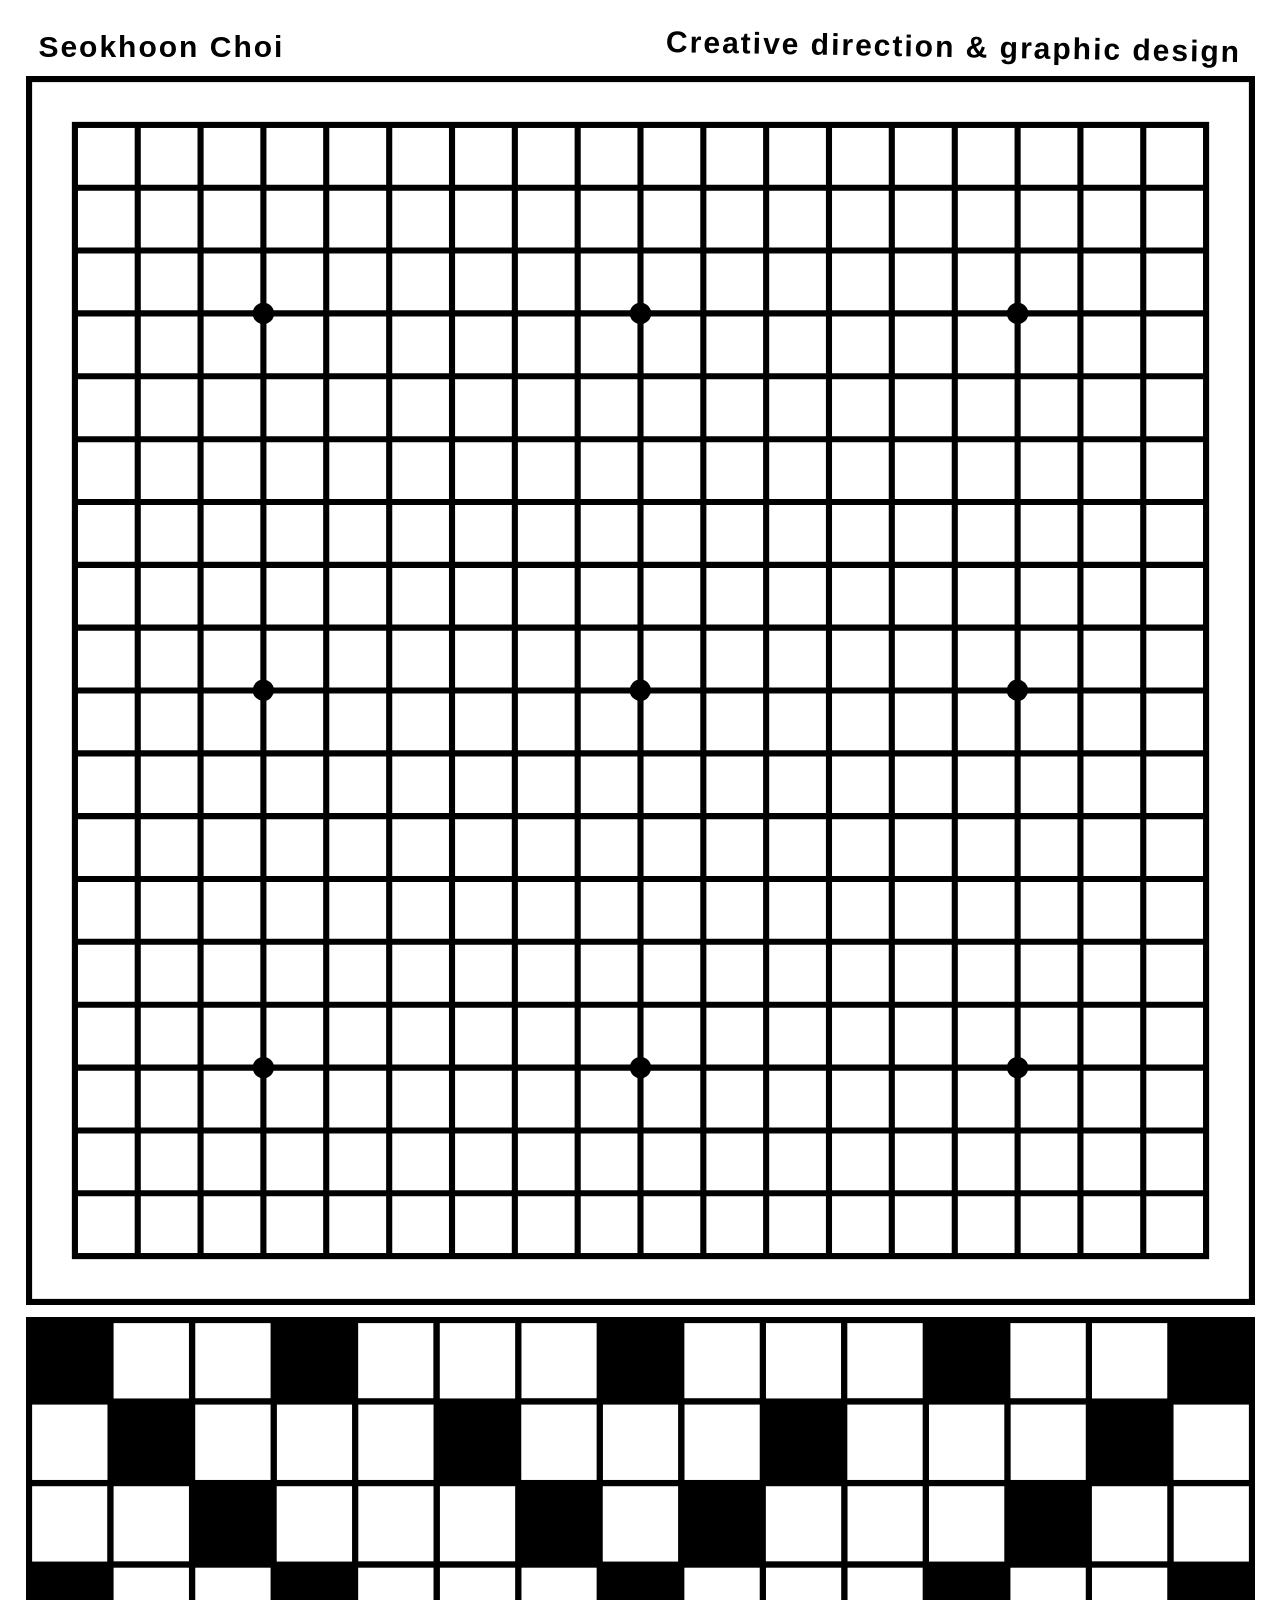
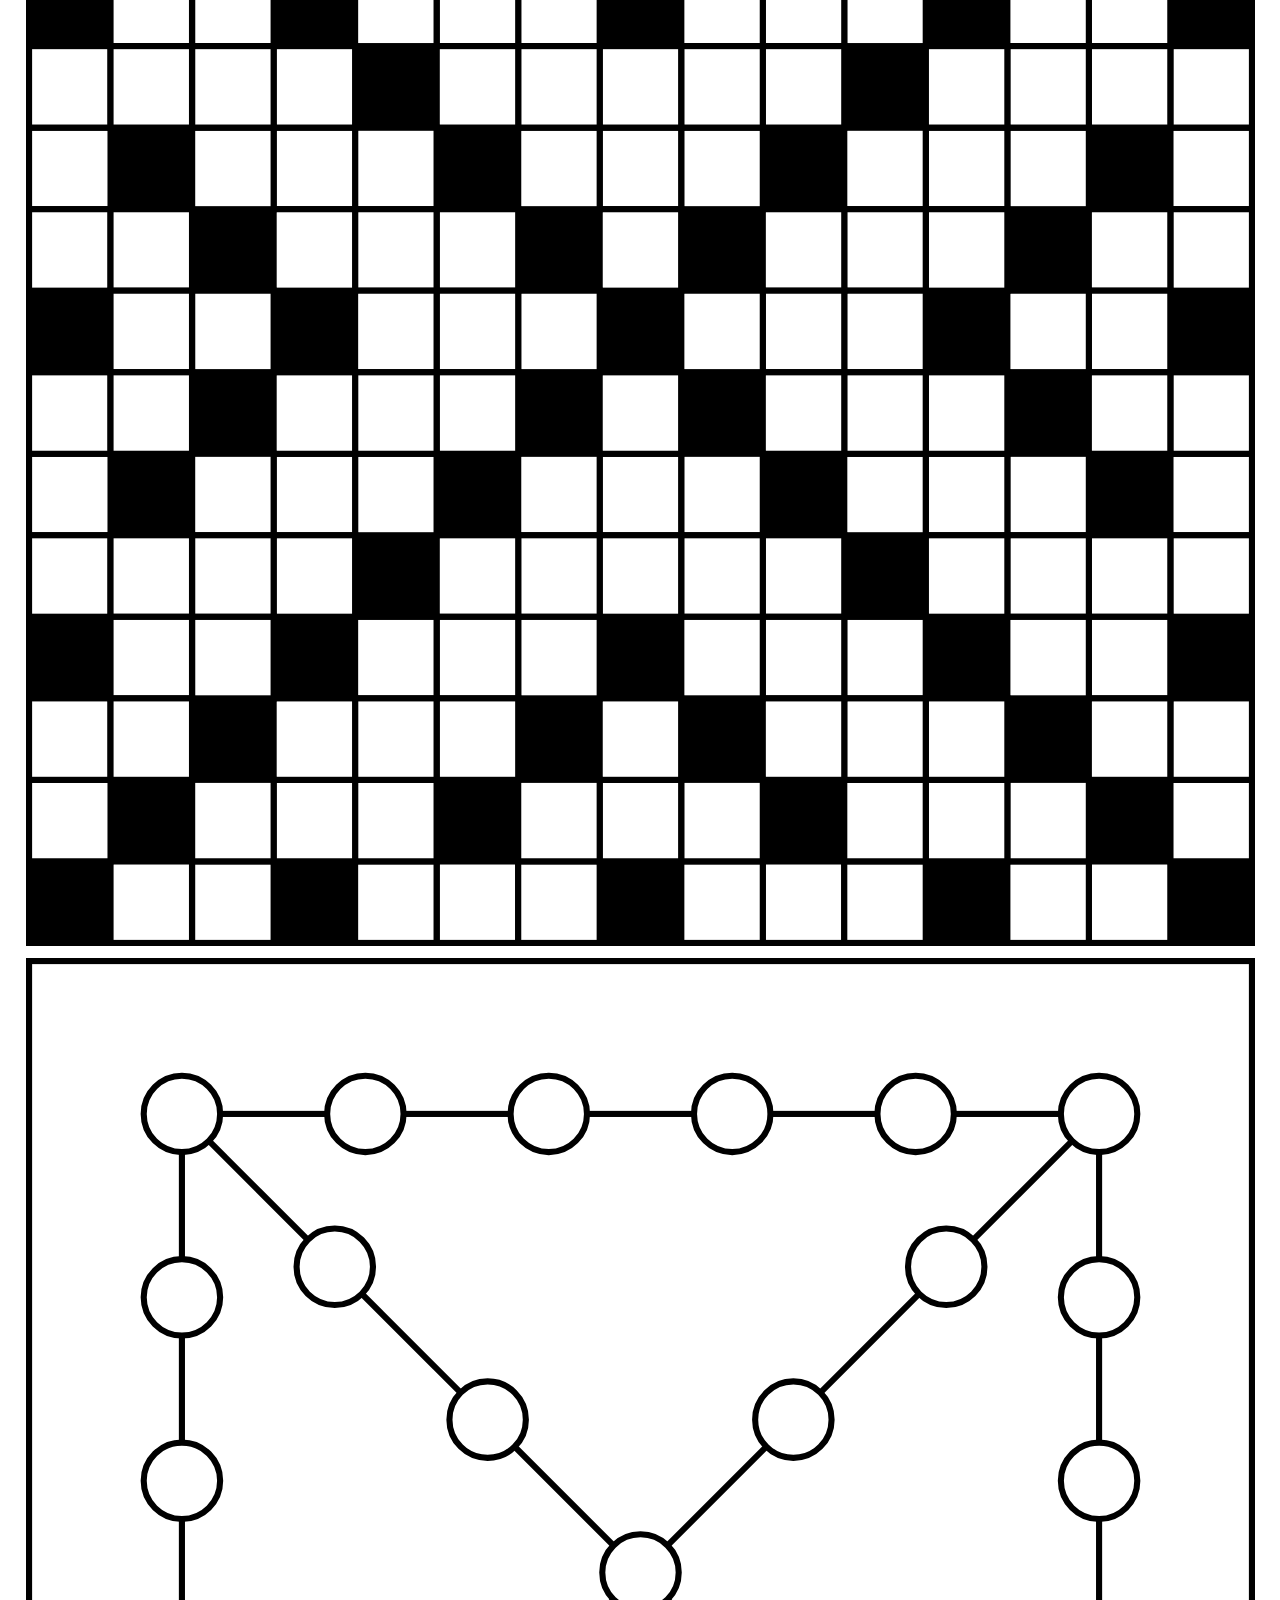
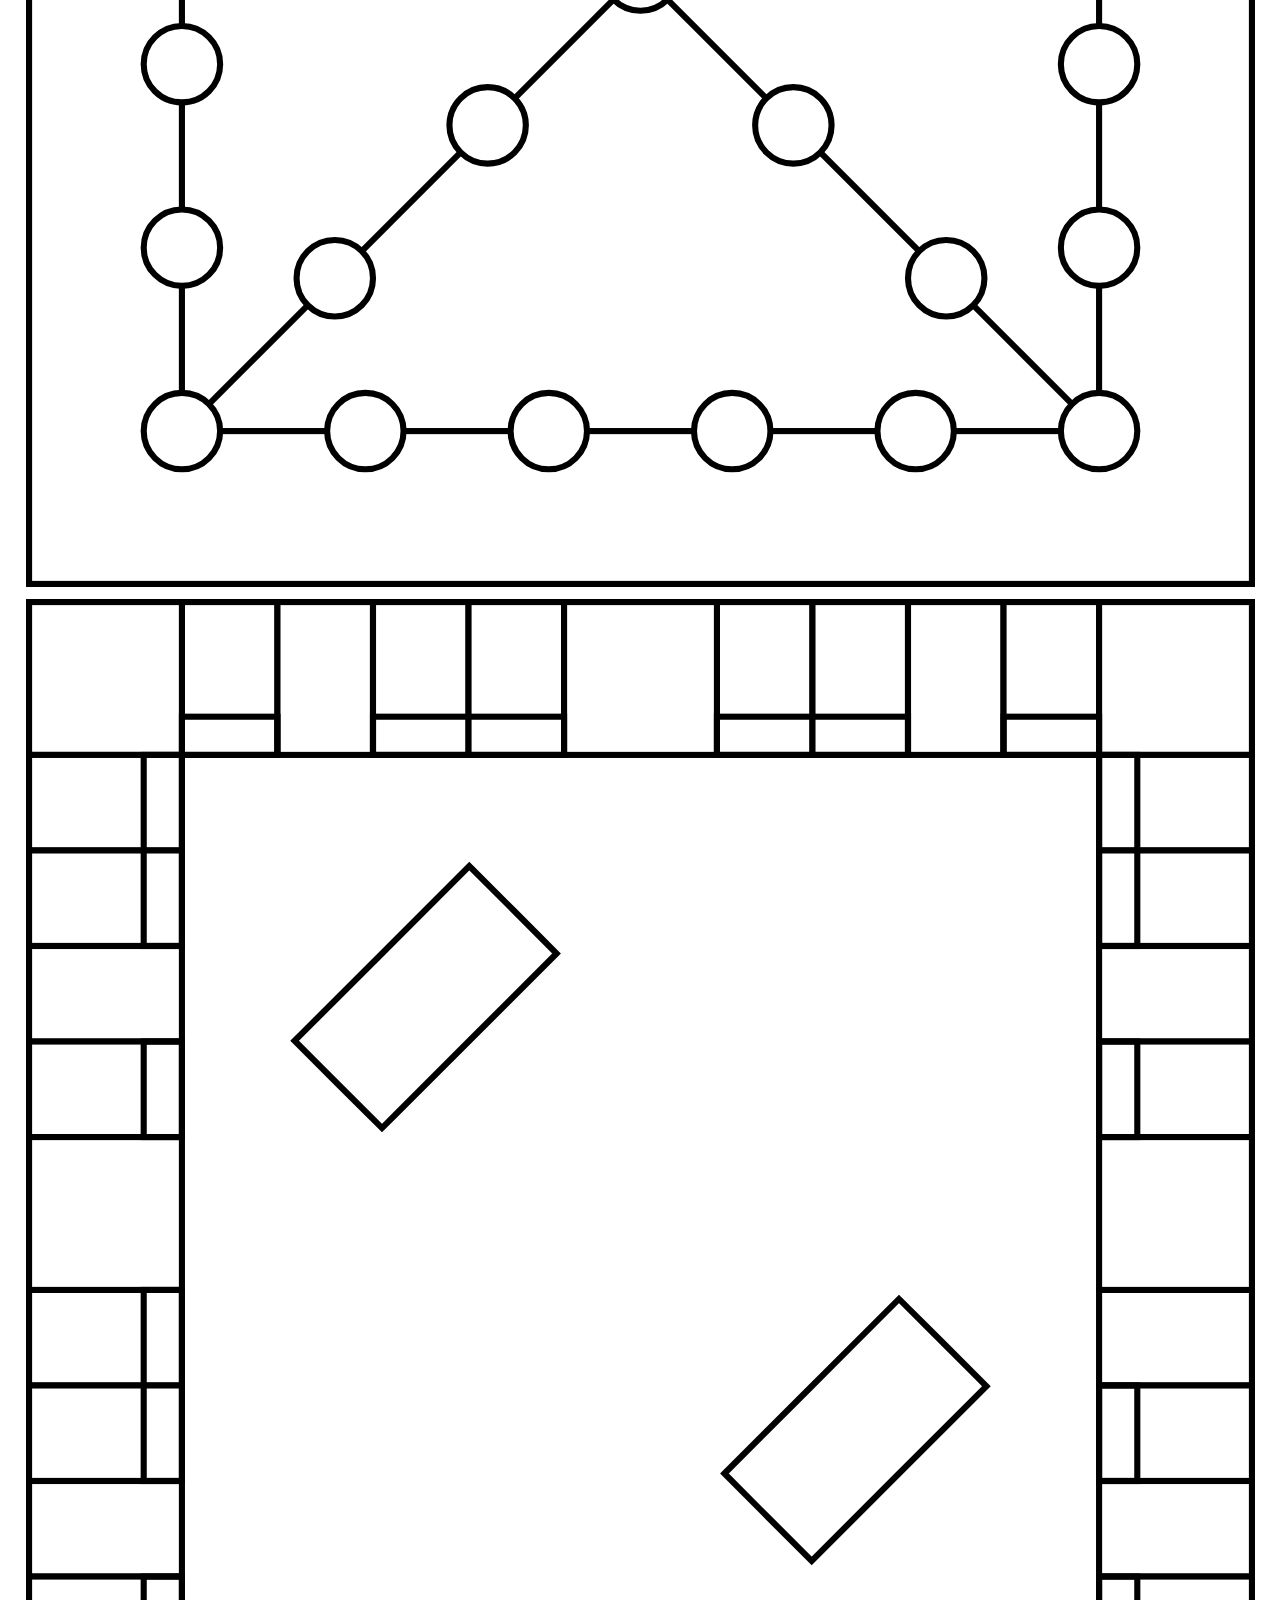
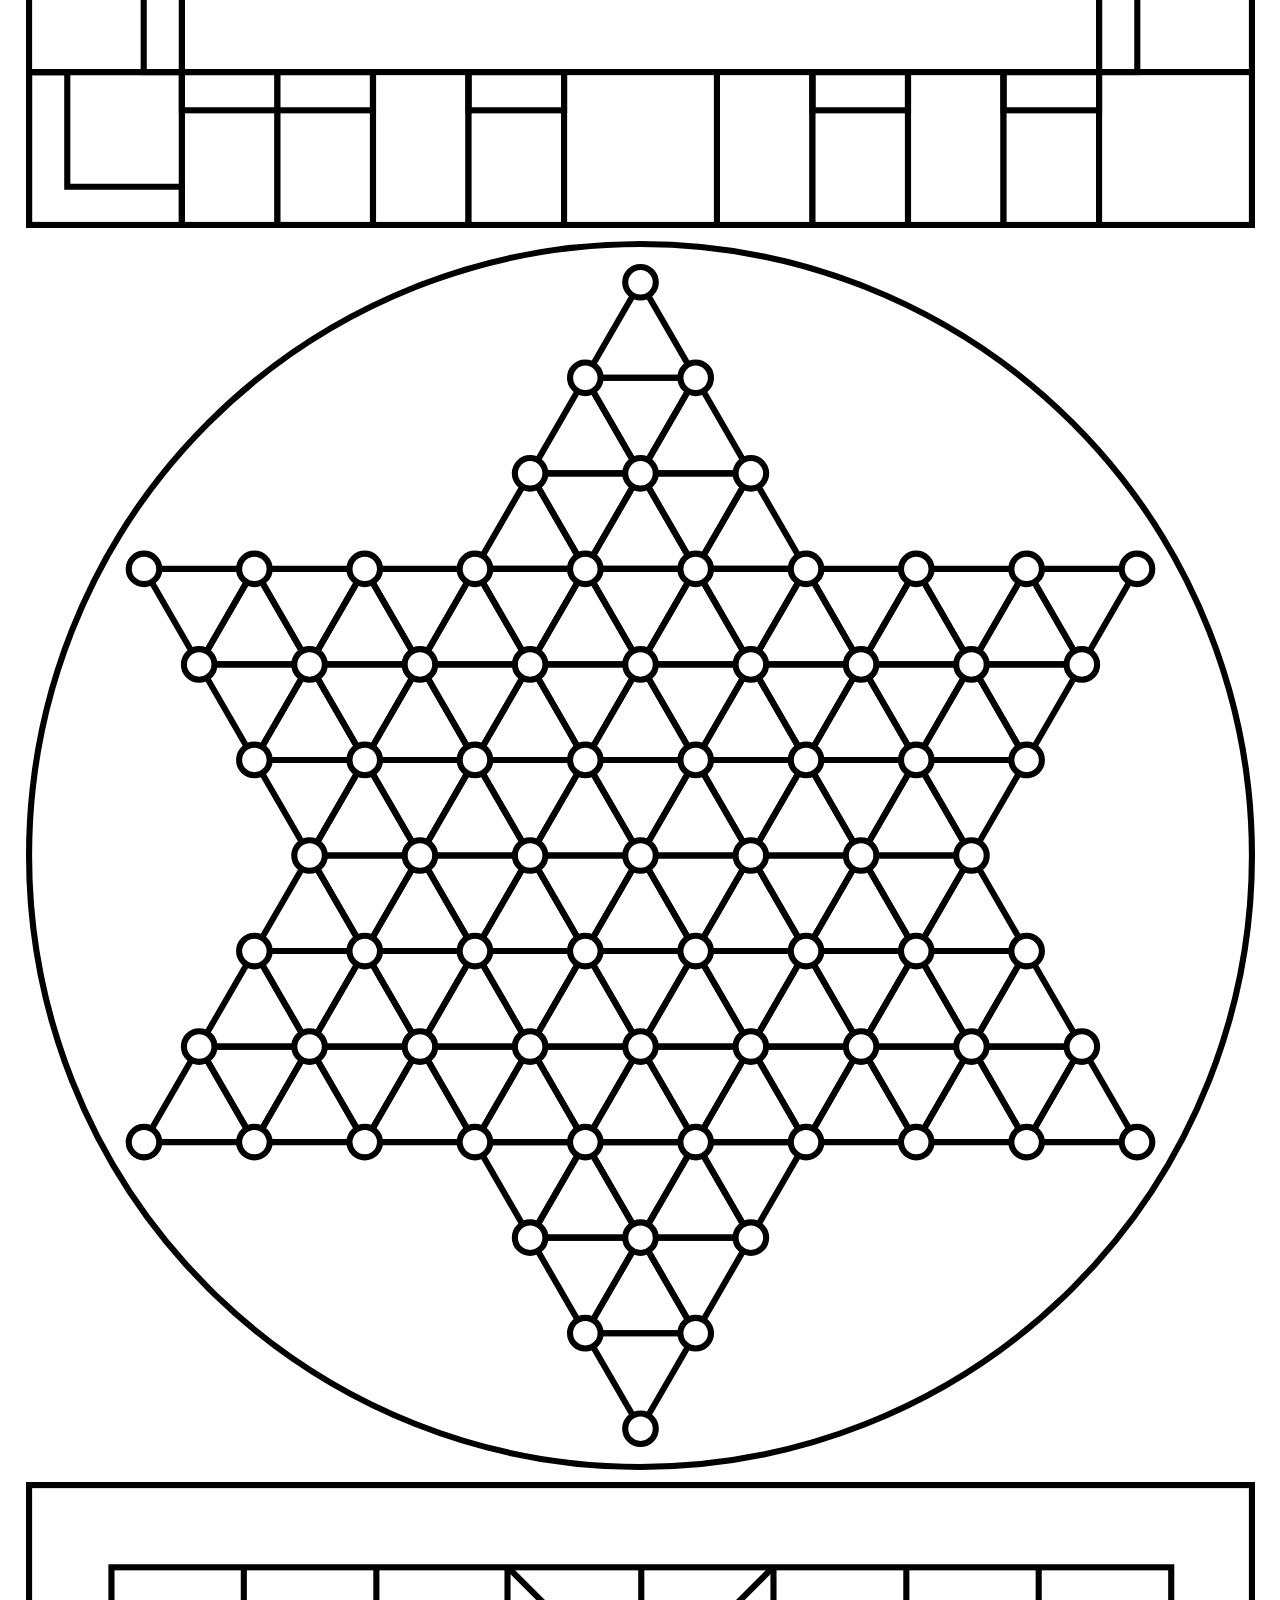
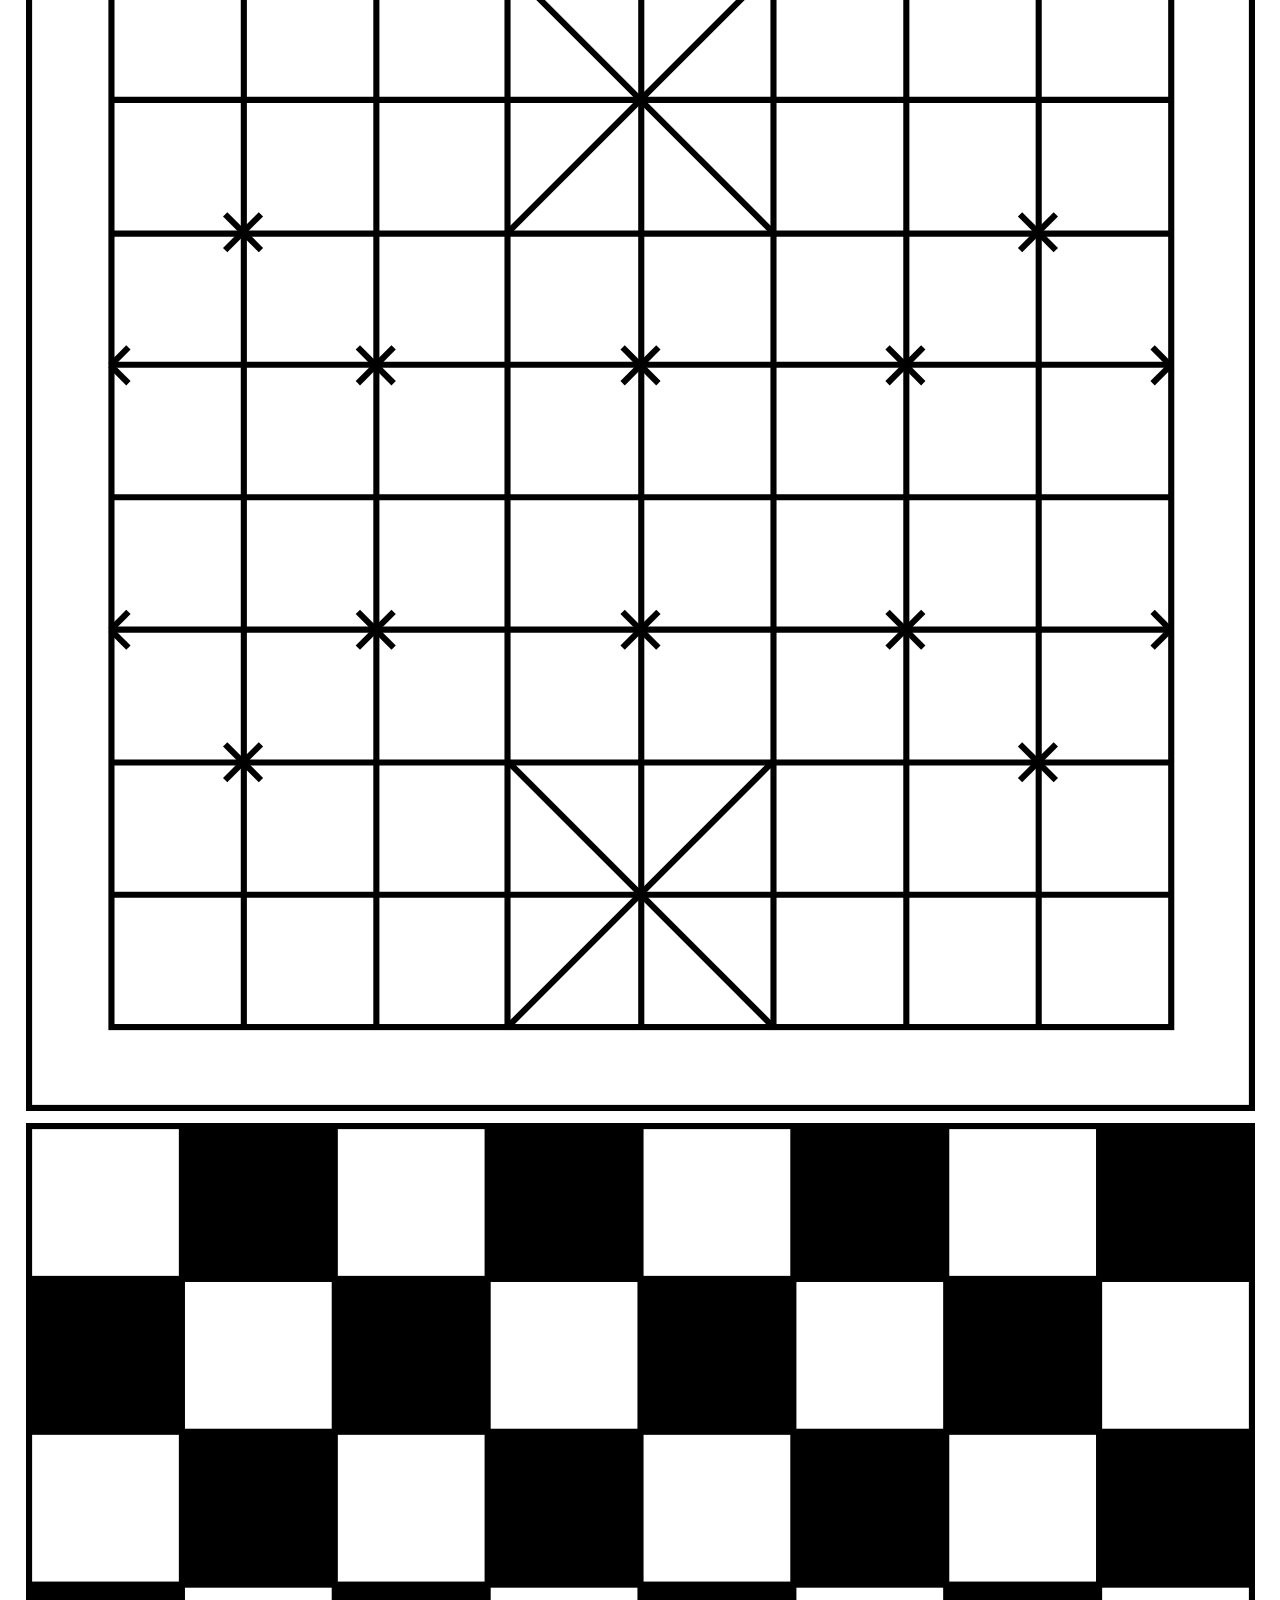
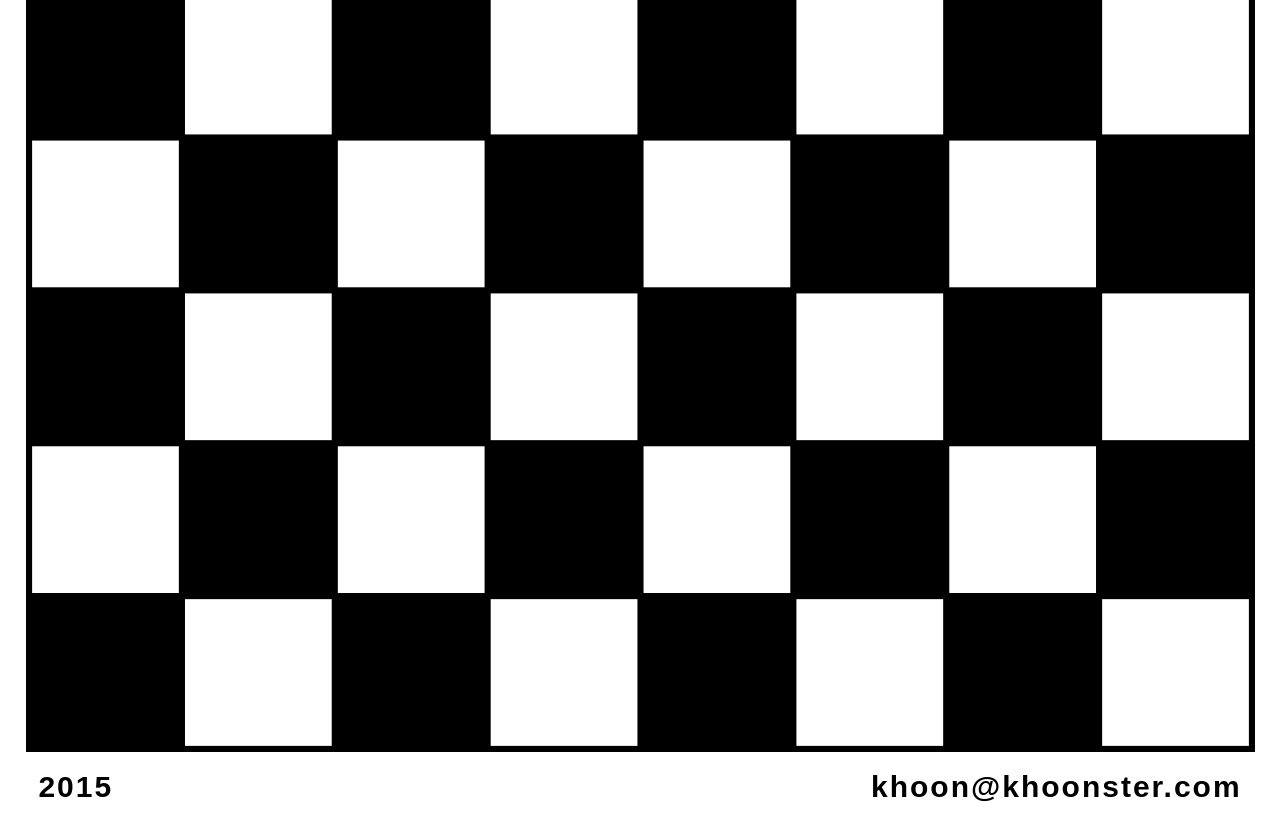
==== index.html @ 12e0f112 "edit go, add diamond, remove jQuery" ====
<!doctype html>
<html lang="en">
<head>
  <meta charset="UTF-8" />
  <title>Khoonster</title>
  <link rel="stylesheet" href="reset.css" />
  <link rel="icon" type="image/png" href="assets/khoonsterfav.png"/>
  <style>
    body {
      width: 100%;
      height: 100%;
    }
    p, a {
      font-family: Helvetica, Arial, sans-serif;
      font-size: 30px; font-weight: bold;
      color: black;
      letter-spacing: 2px;
    }
    a:hover, a:active {
      color: black;
      border-bottom: 4px solid black;
    }

    .boards {
      margin: 0.5vw 2vw;
    }
    .board {
      width: 96vw;
    }
    #go {
      margin-top: 0.5vw;
    }
    #name, #wdid {
      margin-top: 2vh;
    }
    #name {
      float: left;
      margin-left: 3vw;
    }
    #wdid {
      float: right;
      margin-right: 3vw;
      transform: rotate(1deg);
    }
    #email, #year {
      margin-bottom: 2vh;
    }
    #email {
      float: right;
      margin-right: 3vw;
    }
    #year {
      float: left;
      margin-left: 3vw;
    }

    @media screen and (max-width: 890px) {
      #wdid, #year {
        display: none;
      }
    }
  </style>
    <script>
      (function(i,s,o,g,r,a,m){i['GoogleAnalyticsObject']=r;i[r]=i[r]||function(){
      (i[r].q=i[r].q||[]).push(arguments)},i[r].l=1*new Date();a=s.createElement(o),
      m=s.getElementsByTagName(o)[0];a.async=1;a.src=g;m.parentNode.insertBefore(a,m)
      })(window,document,'script','//www.google-analytics.com/analytics.js','ga');

      ga('create', 'UA-65013167-1', 'auto');
      ga('send', 'pageview');

    </script>

</head>
<body>
  <div id="wrap">
    <p id="name">Seokhoon Choi</p>
    <p id="wdid">Creative direction &amp; graphic design</p>
    <div class="boards">
      <object id="go" class="board" type="image/svg+xml" data="assets/board_2.svg"></object>
    </div>

    <div class="boards">
      <object id="scrab" class="board" type="image/svg+xml" data="assets/board_3.svg"></object>
    </div>

    <div class="boards">
      <object id="yut" class="board" type="image/svg+xml" data="assets/board_4.svg"></object>
    </div>

    <div class="boards">
      <object id="mono" class="board" type="image/svg+xml" data="assets/board_5.svg"></object>
    </div>

    <div class="boards">
      <object id="diamond" class="board" type="image/svg+xml" data="assets/board_7.svg"></object>
    </div>

    <div class="boards">
      <object id="chichess" class="board" type="image/svg+xml" data="assets/board_6.svg"></object>
    </div>

    <div class="boards">
      <object id="chess" class="board" type="image/svg+xml" data="assets/board_1.svg"></object>
    </div>

    <p id="email"><a href="mailto:khoon@khoonster.com">khoon@khoonster.com</a></p>
    <p id="year">2015</p>
  </div>


</body>
</html>
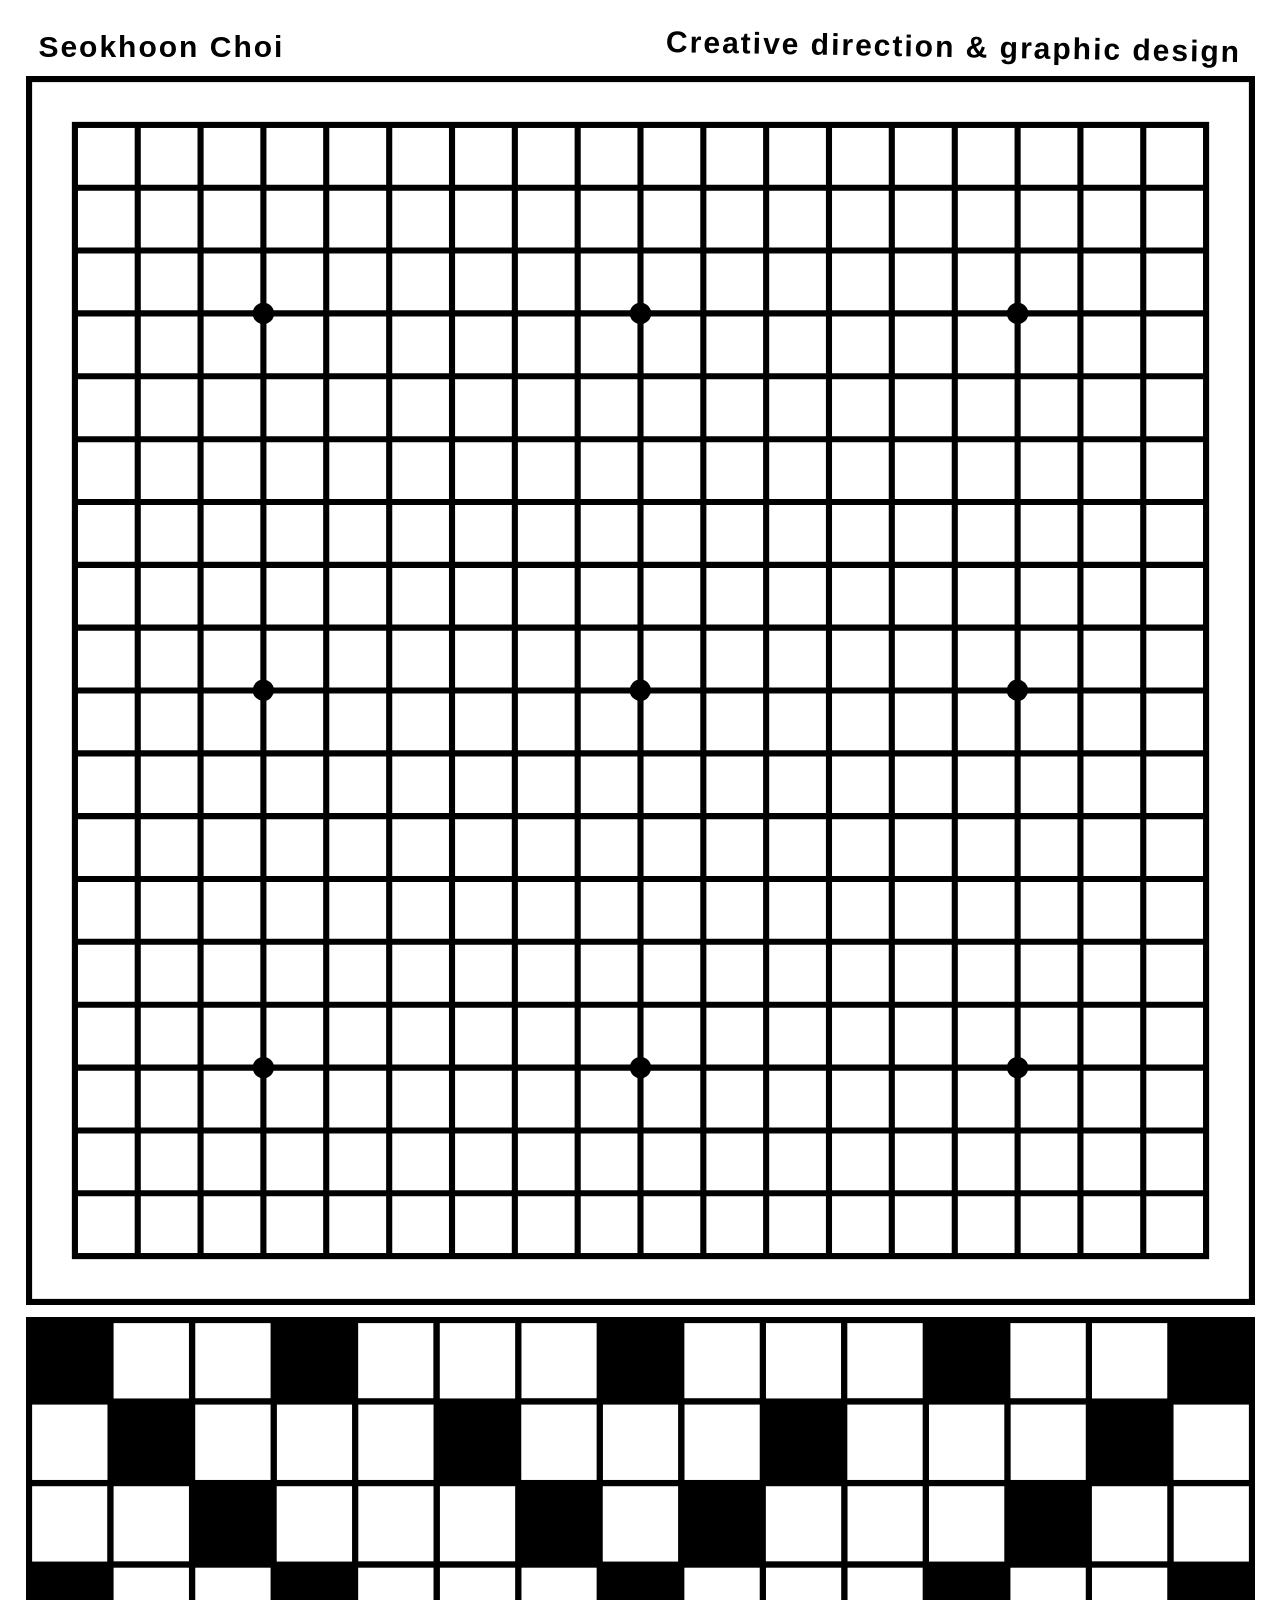
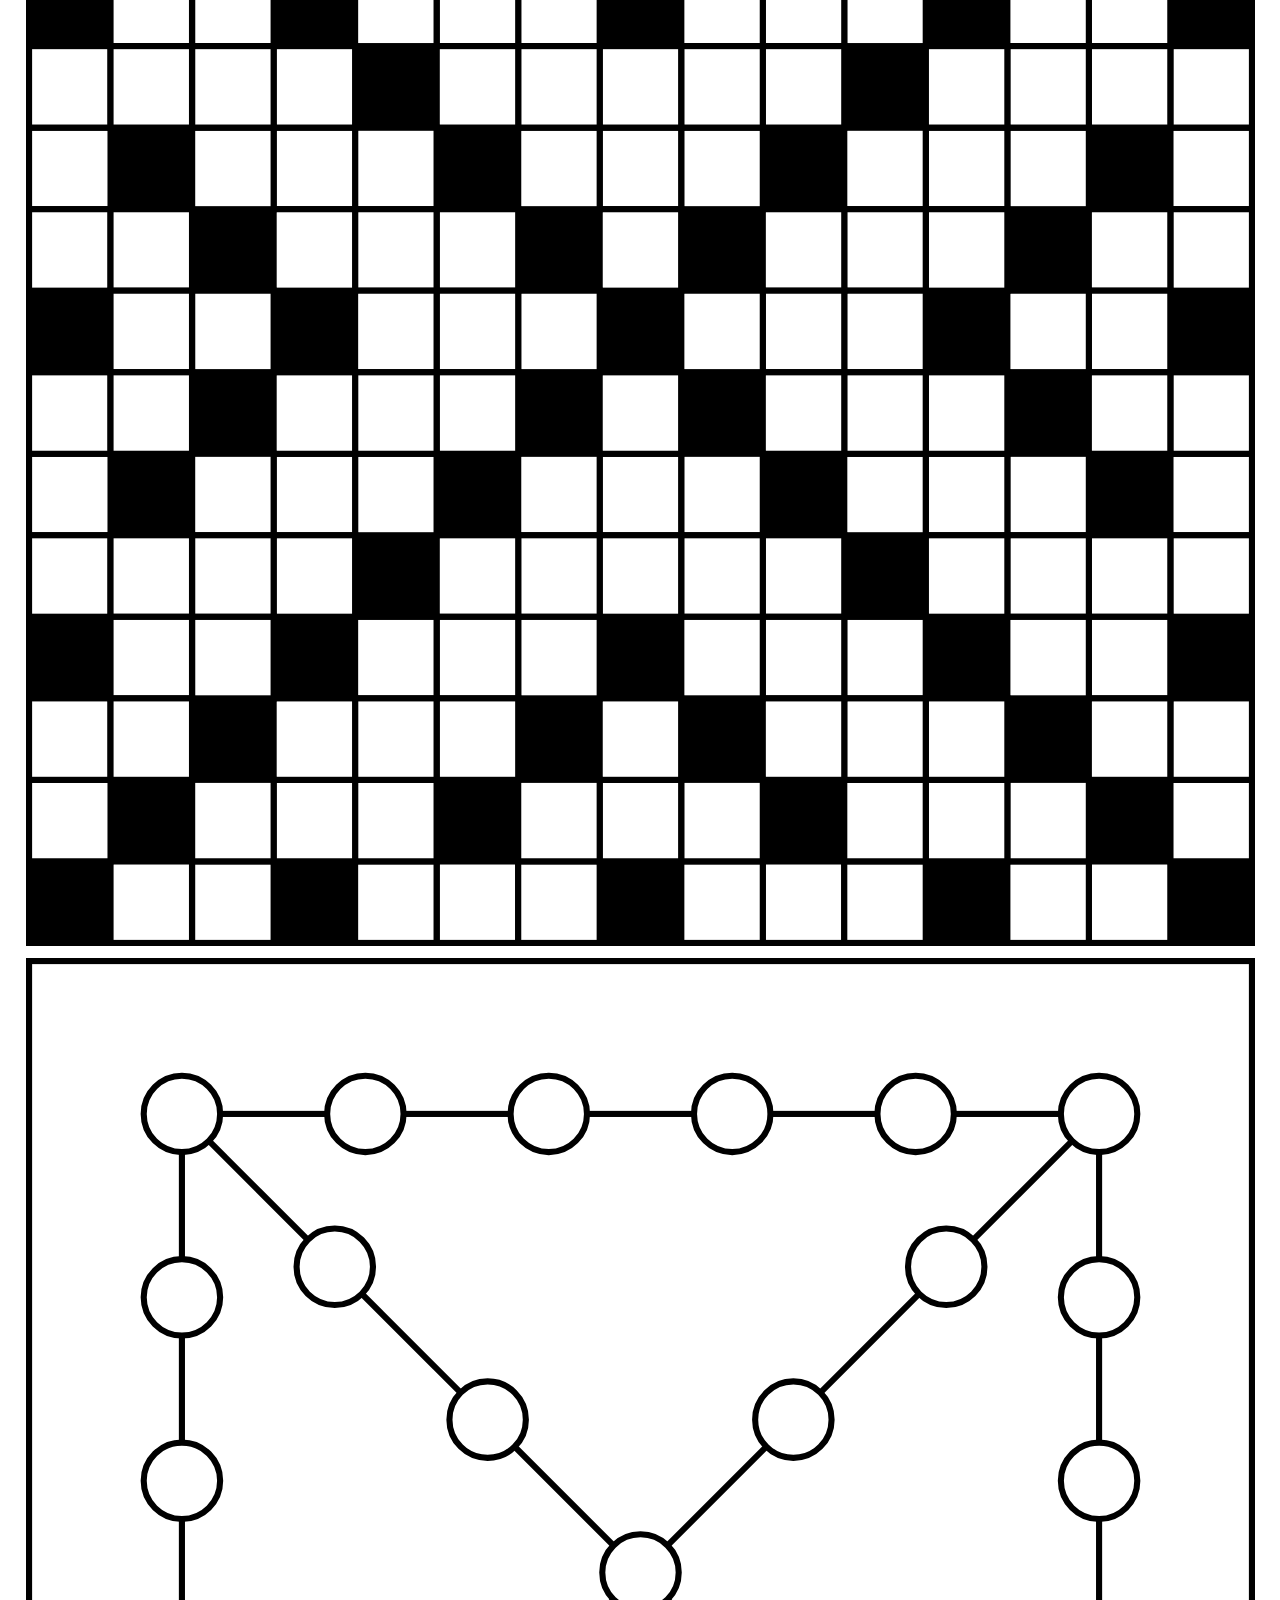
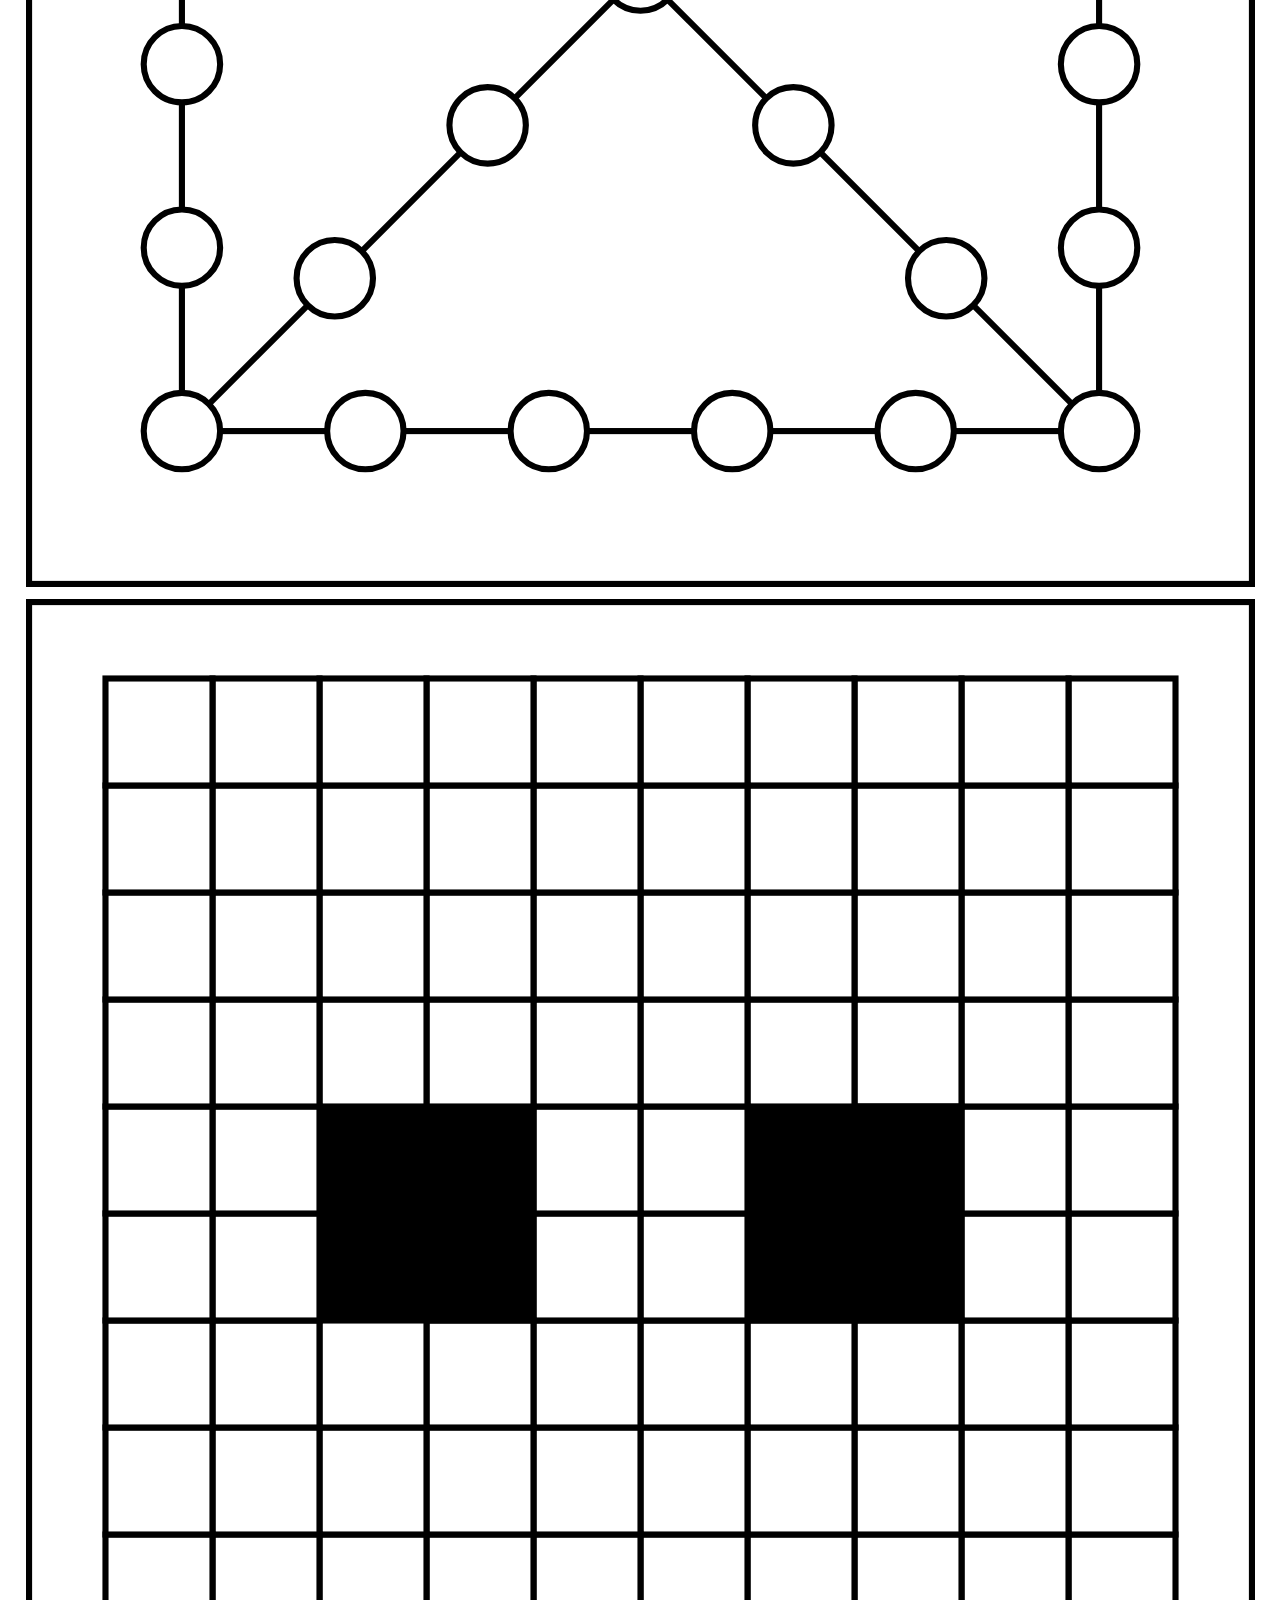
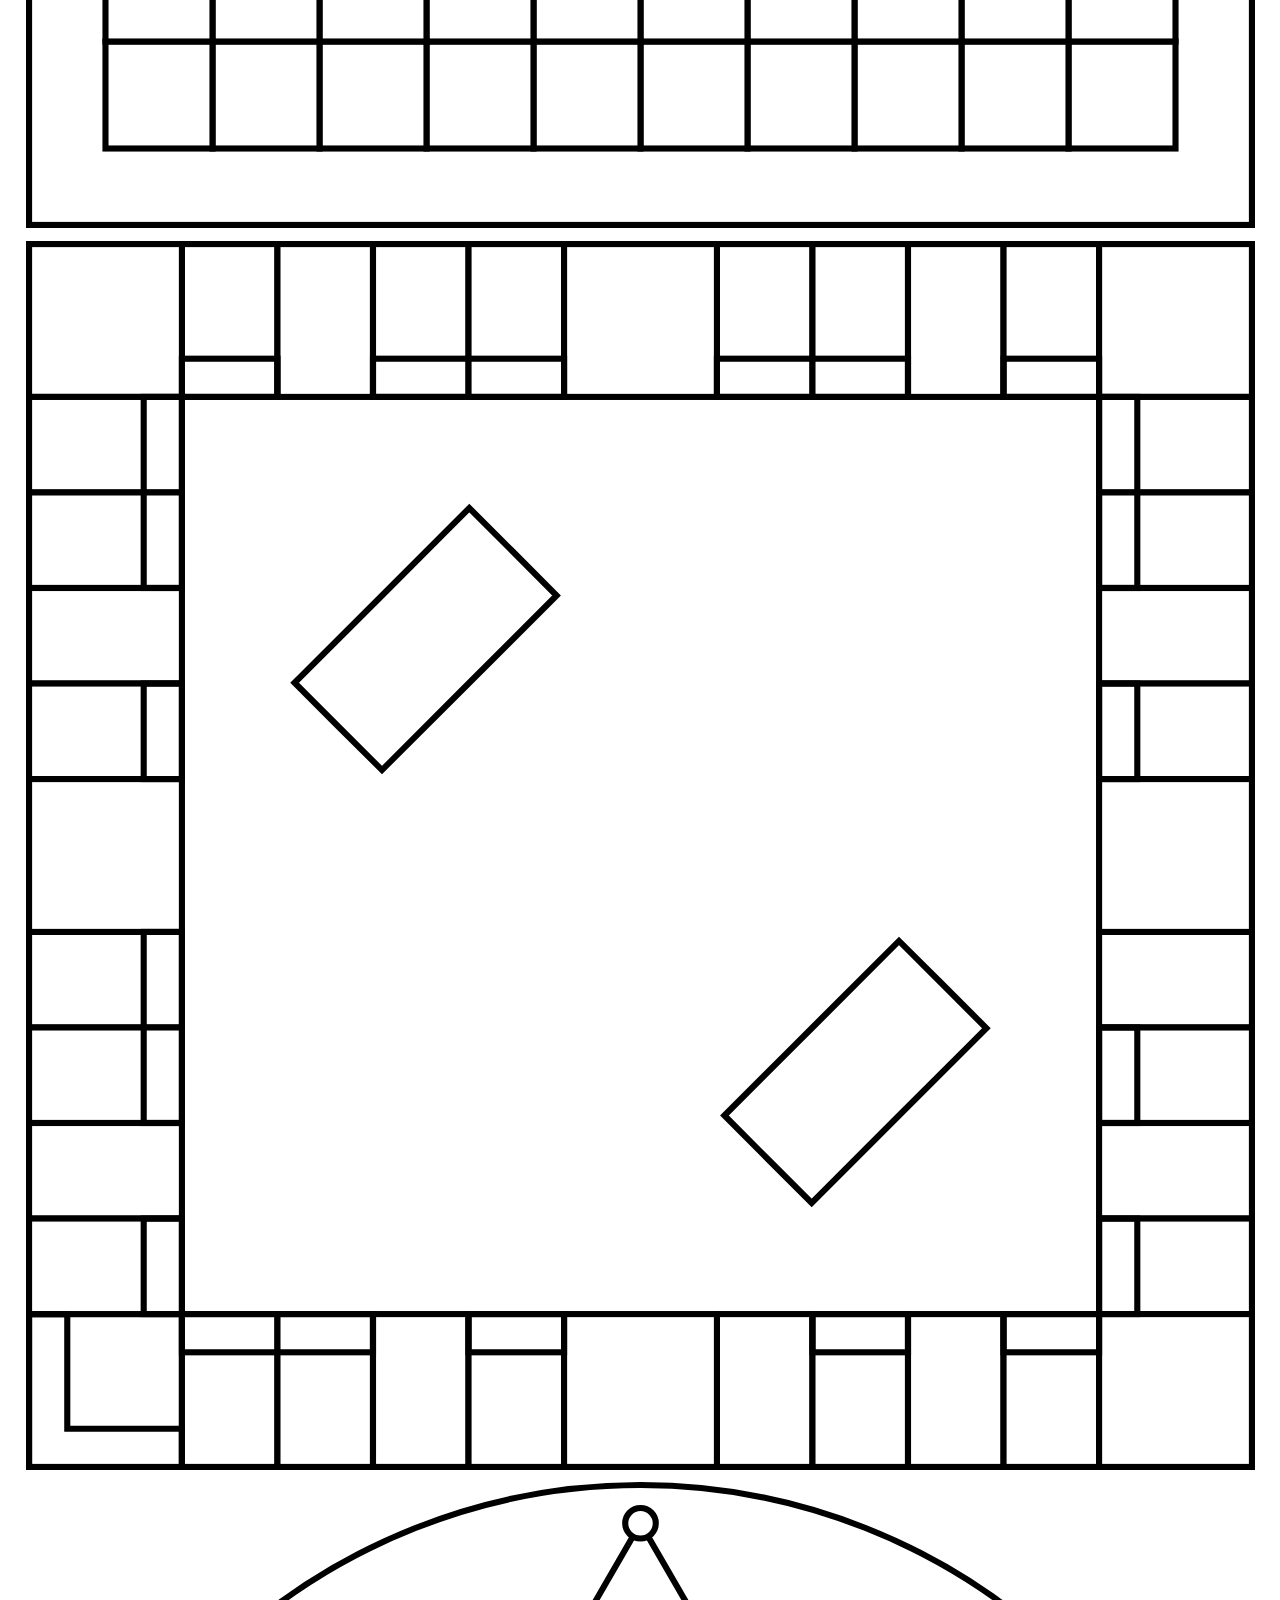
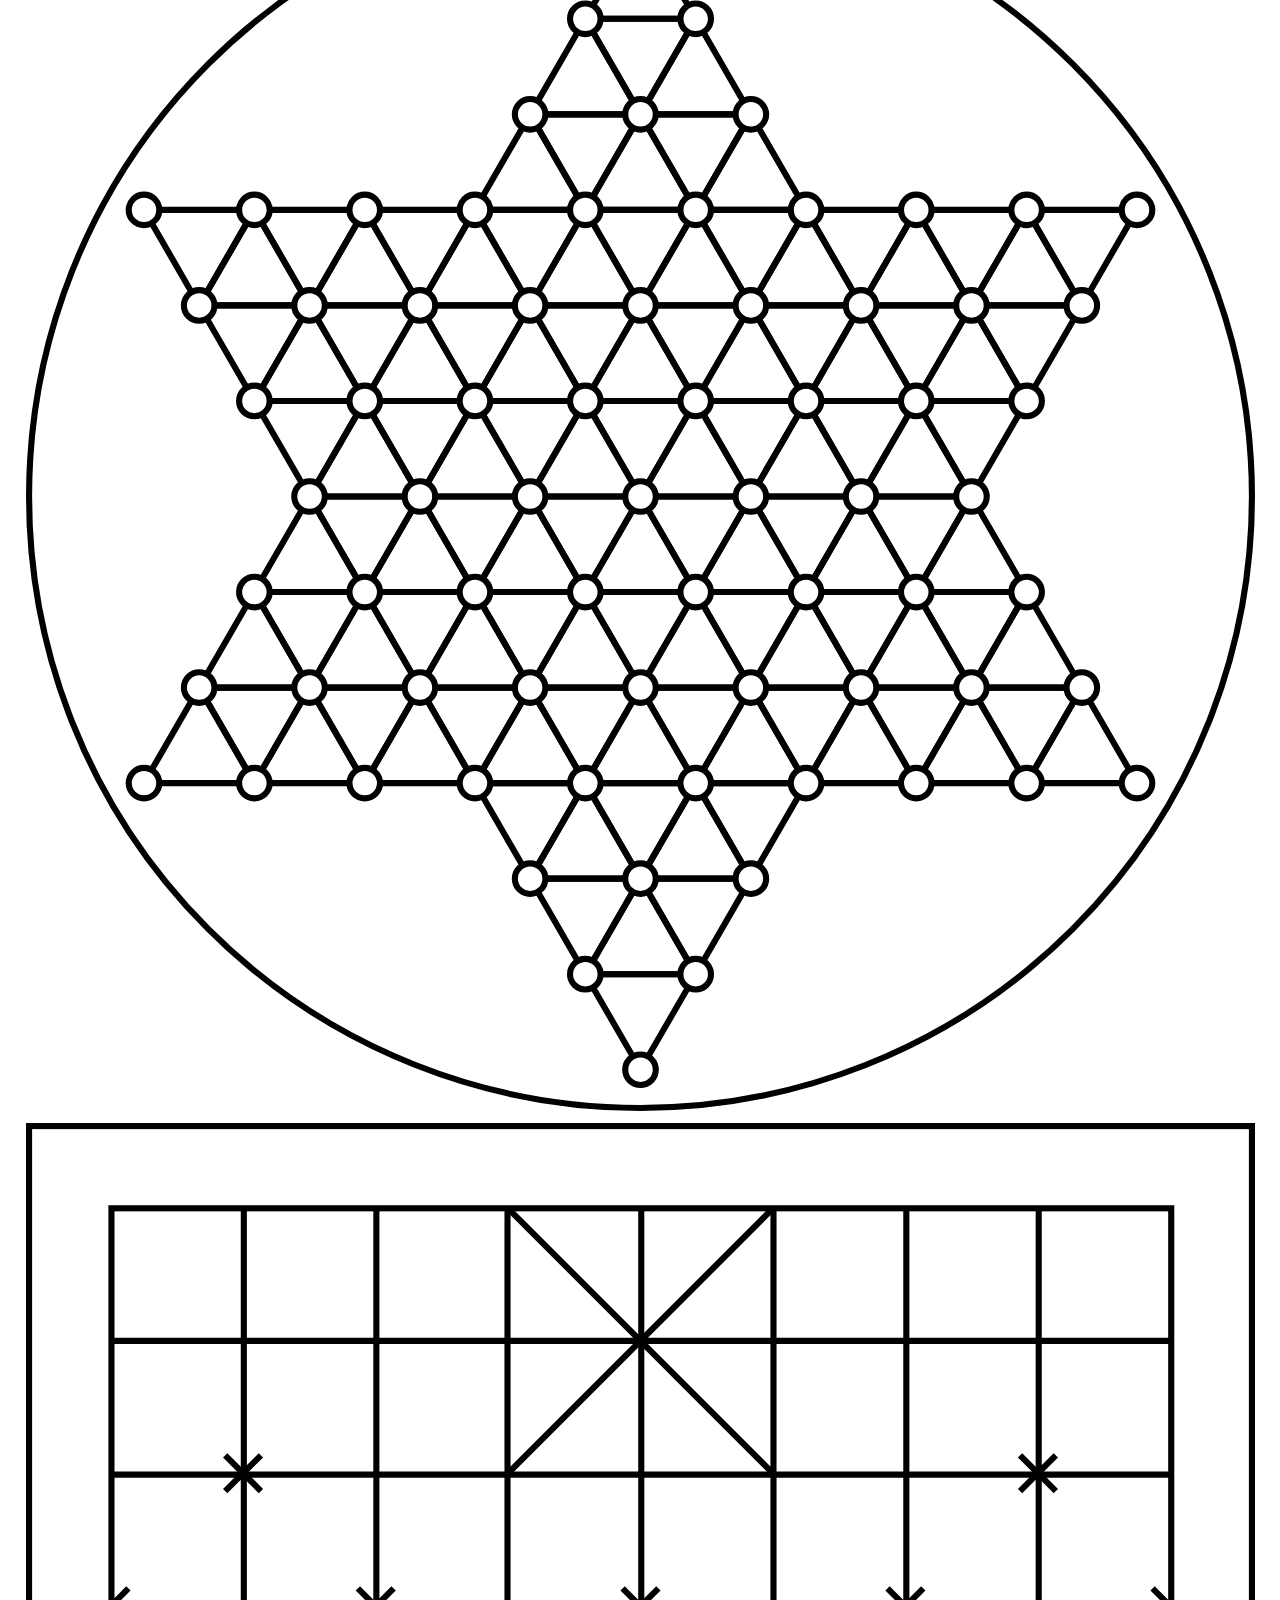
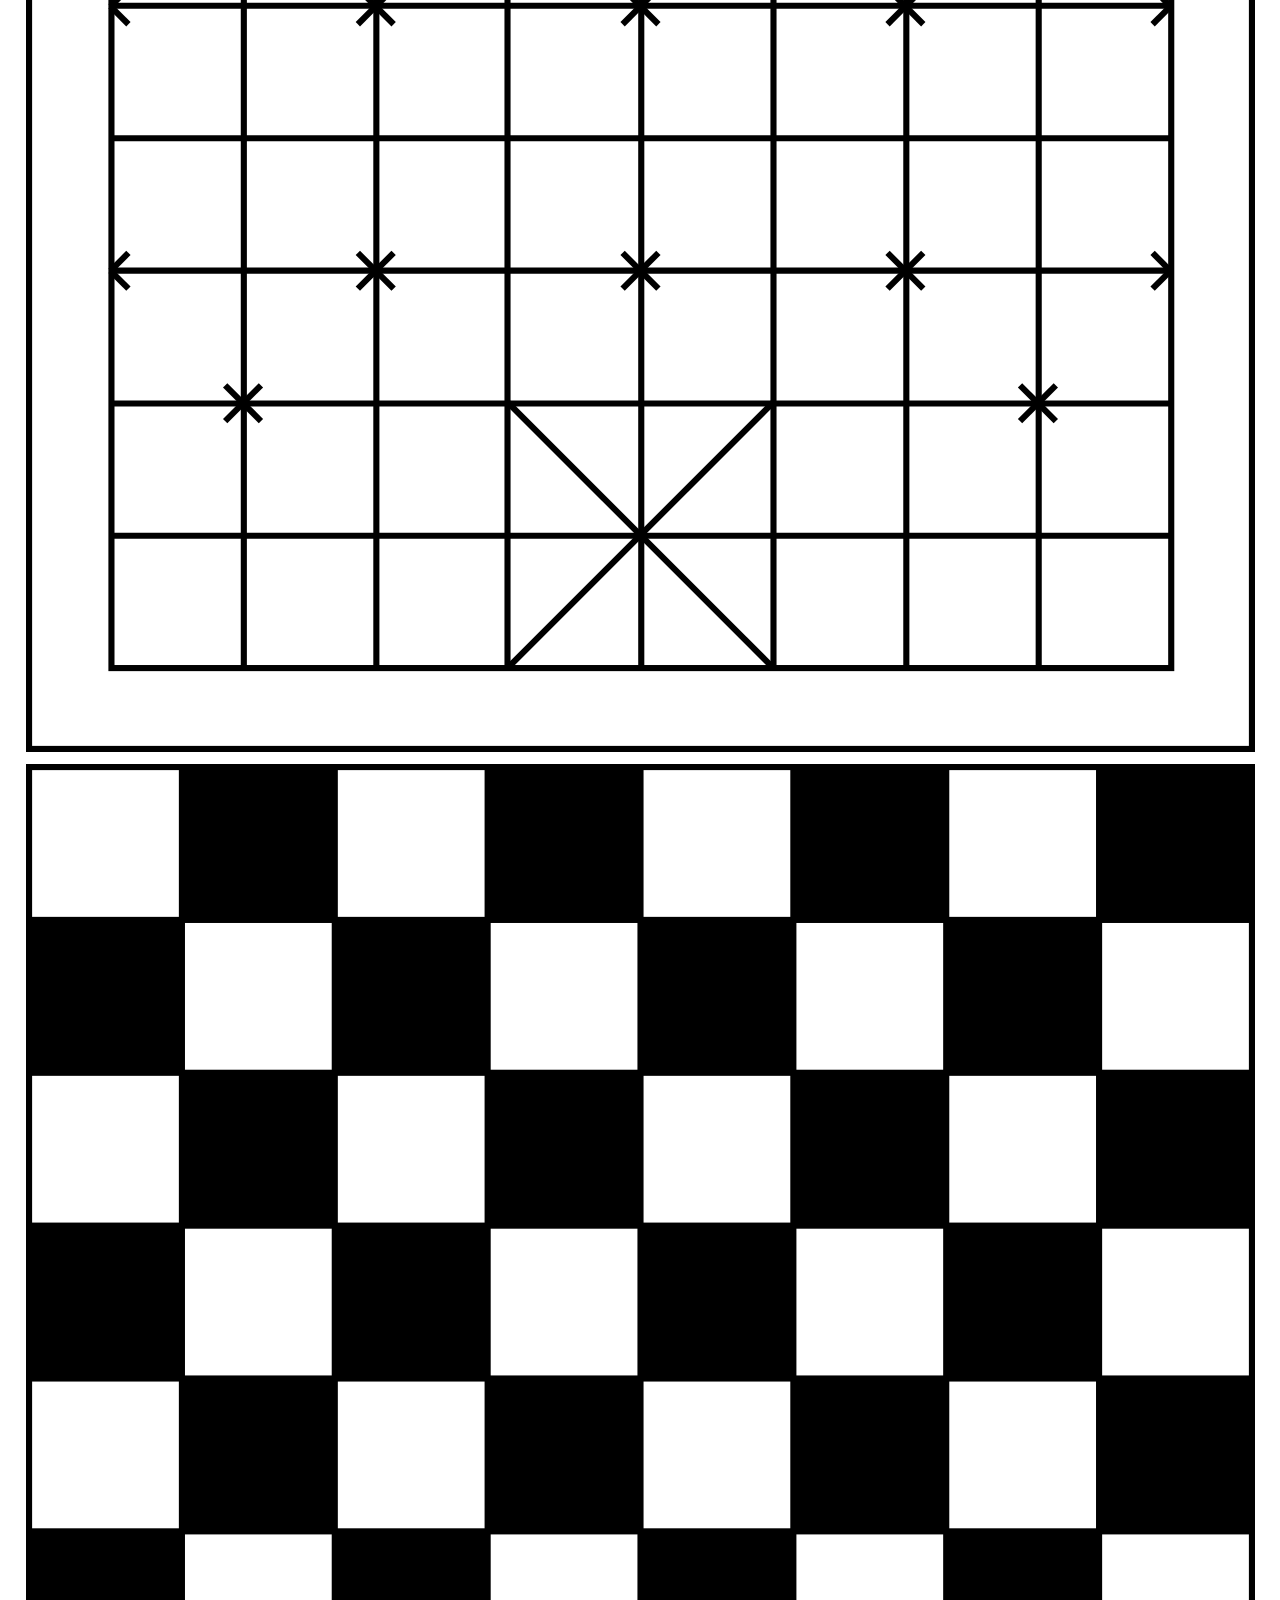
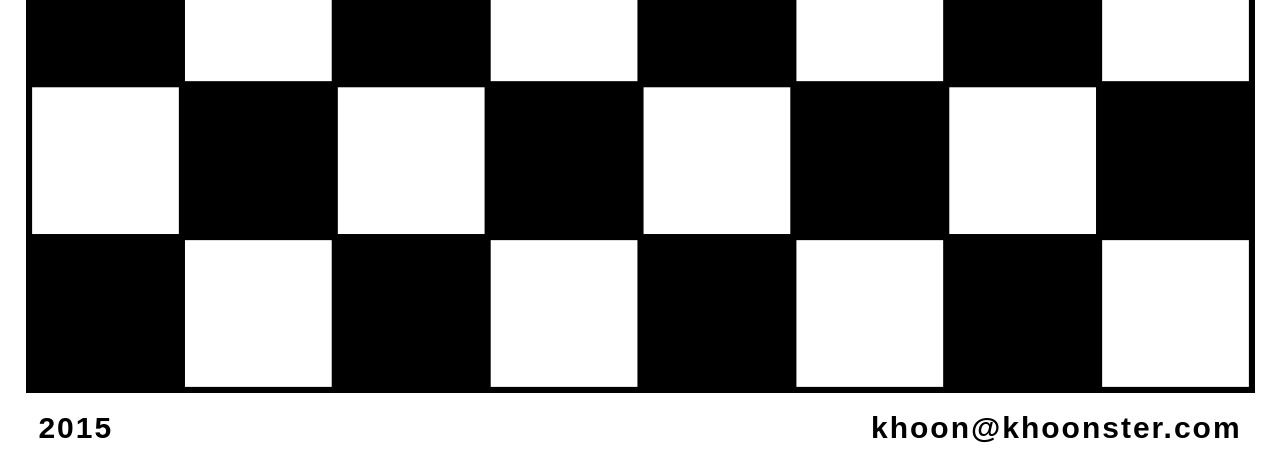
==== commit 87959753: "add strategy" ====
--- a/index.html
+++ b/index.html
@@ -77,7 +77,7 @@
     <p id="name">Seokhoon Choi</p>
     <p id="wdid">Creative direction &amp; graphic design</p>
     <div class="boards">
-      <object id="go" class="board" type="image/svg+xml" data="assets/board_2.svg"></object>
+      <object id="go" class="board" type="image/svg+xml" data="assets/board_21.svg"></object>
     </div>
 
     <div class="boards">
@@ -86,6 +86,10 @@
 
     <div class="boards">
       <object id="yut" class="board" type="image/svg+xml" data="assets/board_4.svg"></object>
+    </div>
+
+    <div class="boards">
+      <object id="stratego" class="board" type="image/svg+xml" data="assets/board_8.svg"></object>
     </div>
 
     <div class="boards">
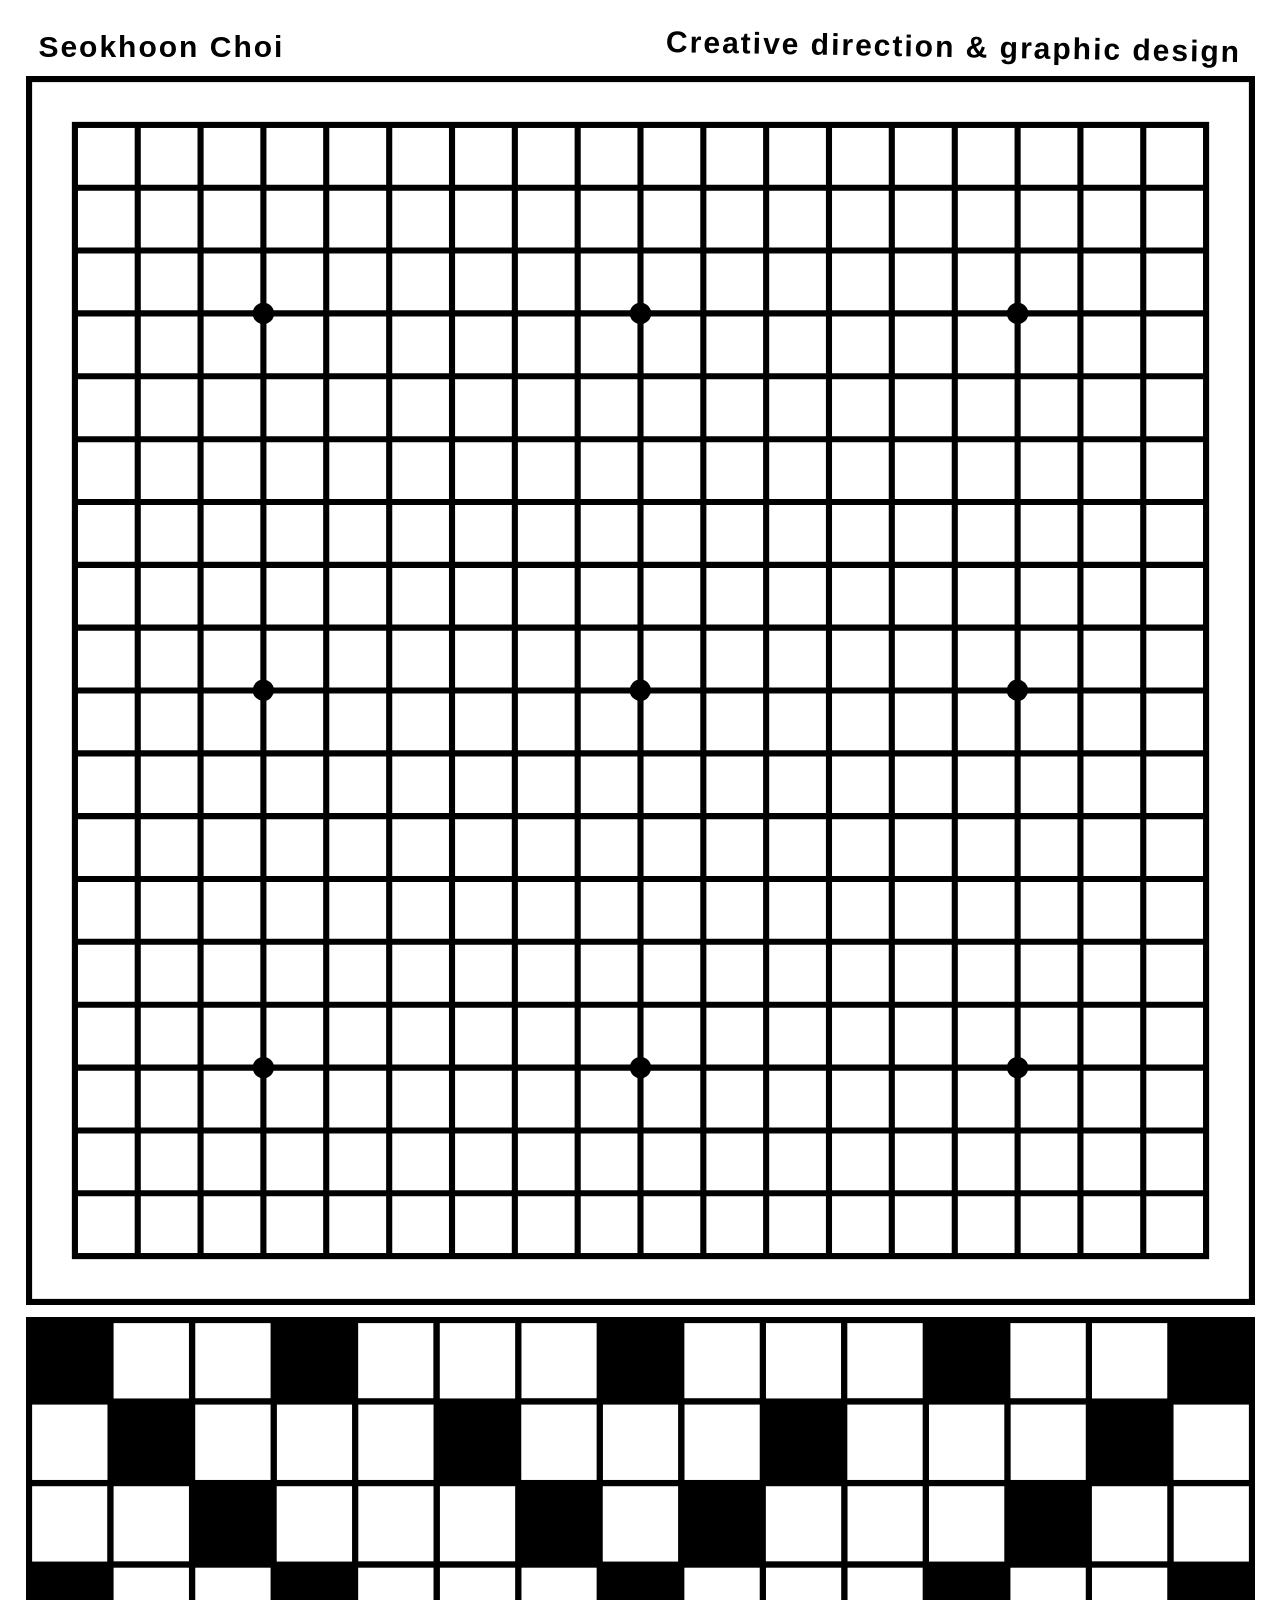
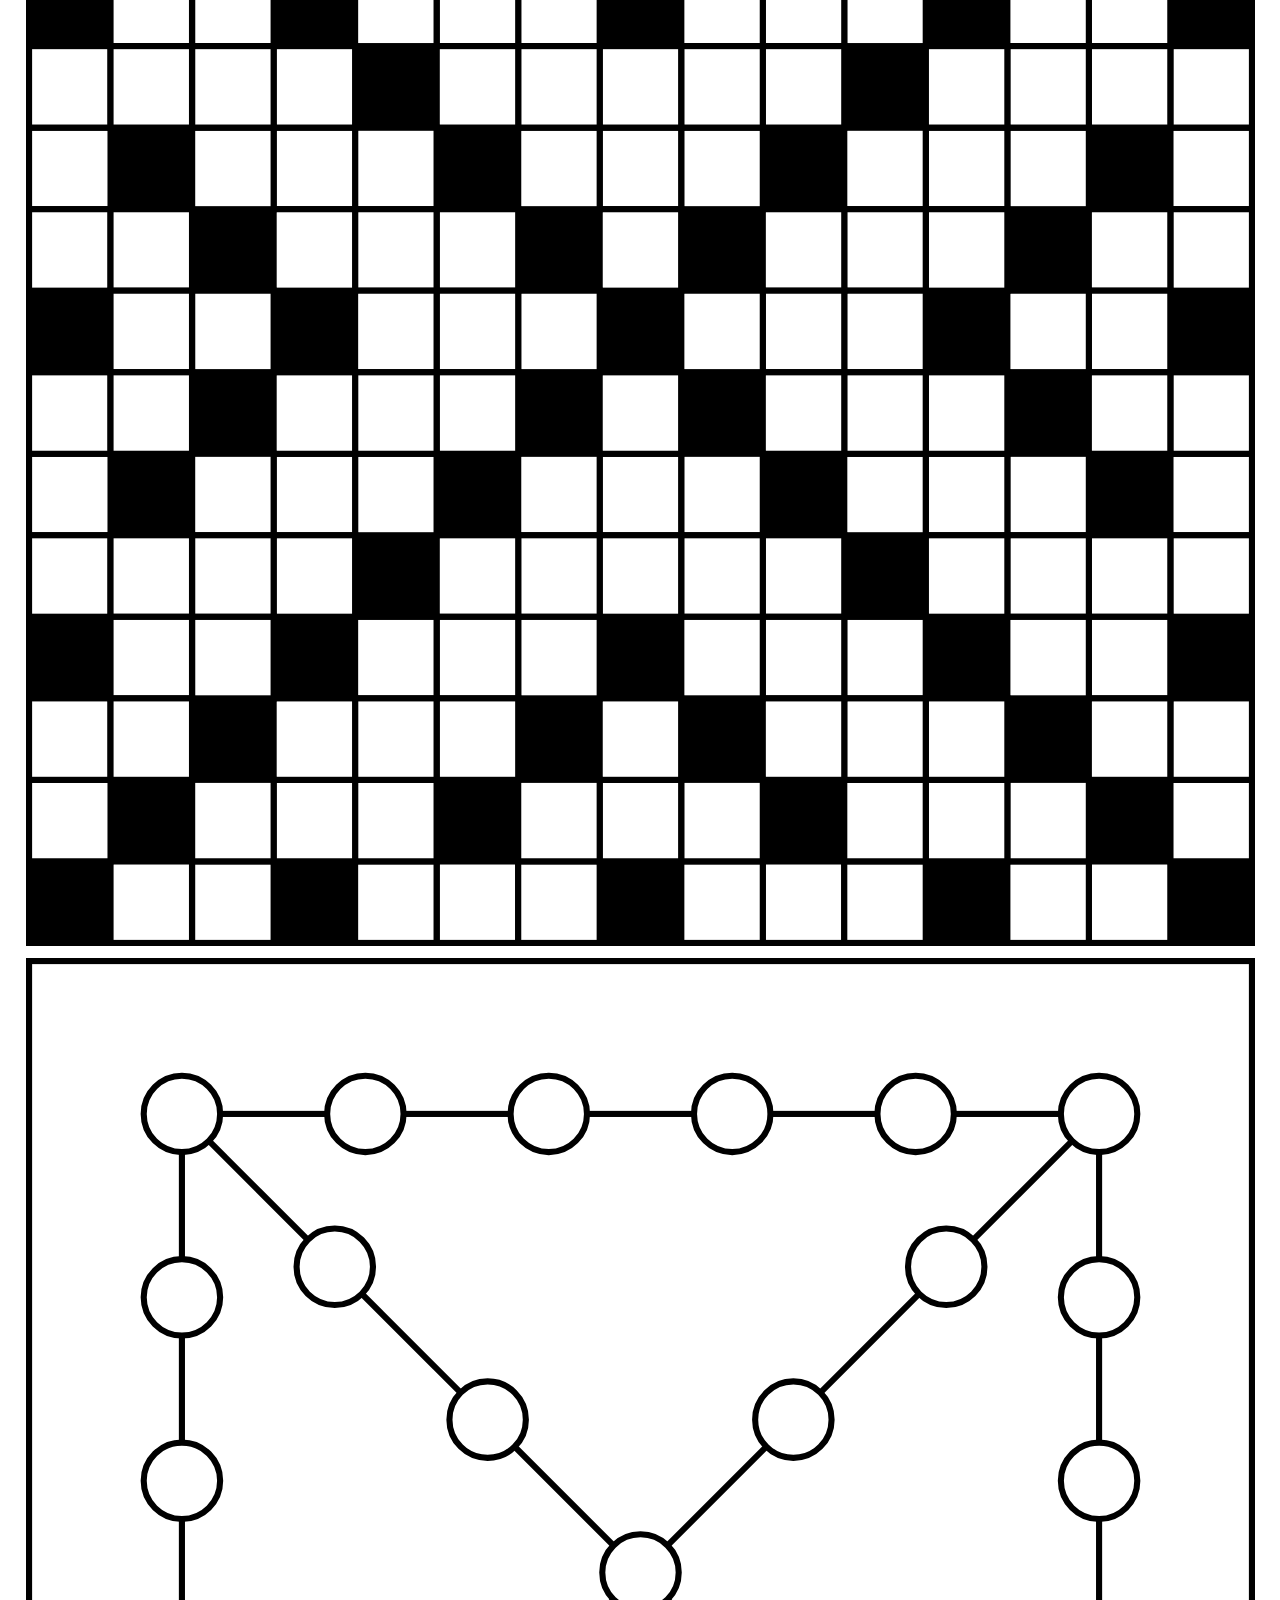
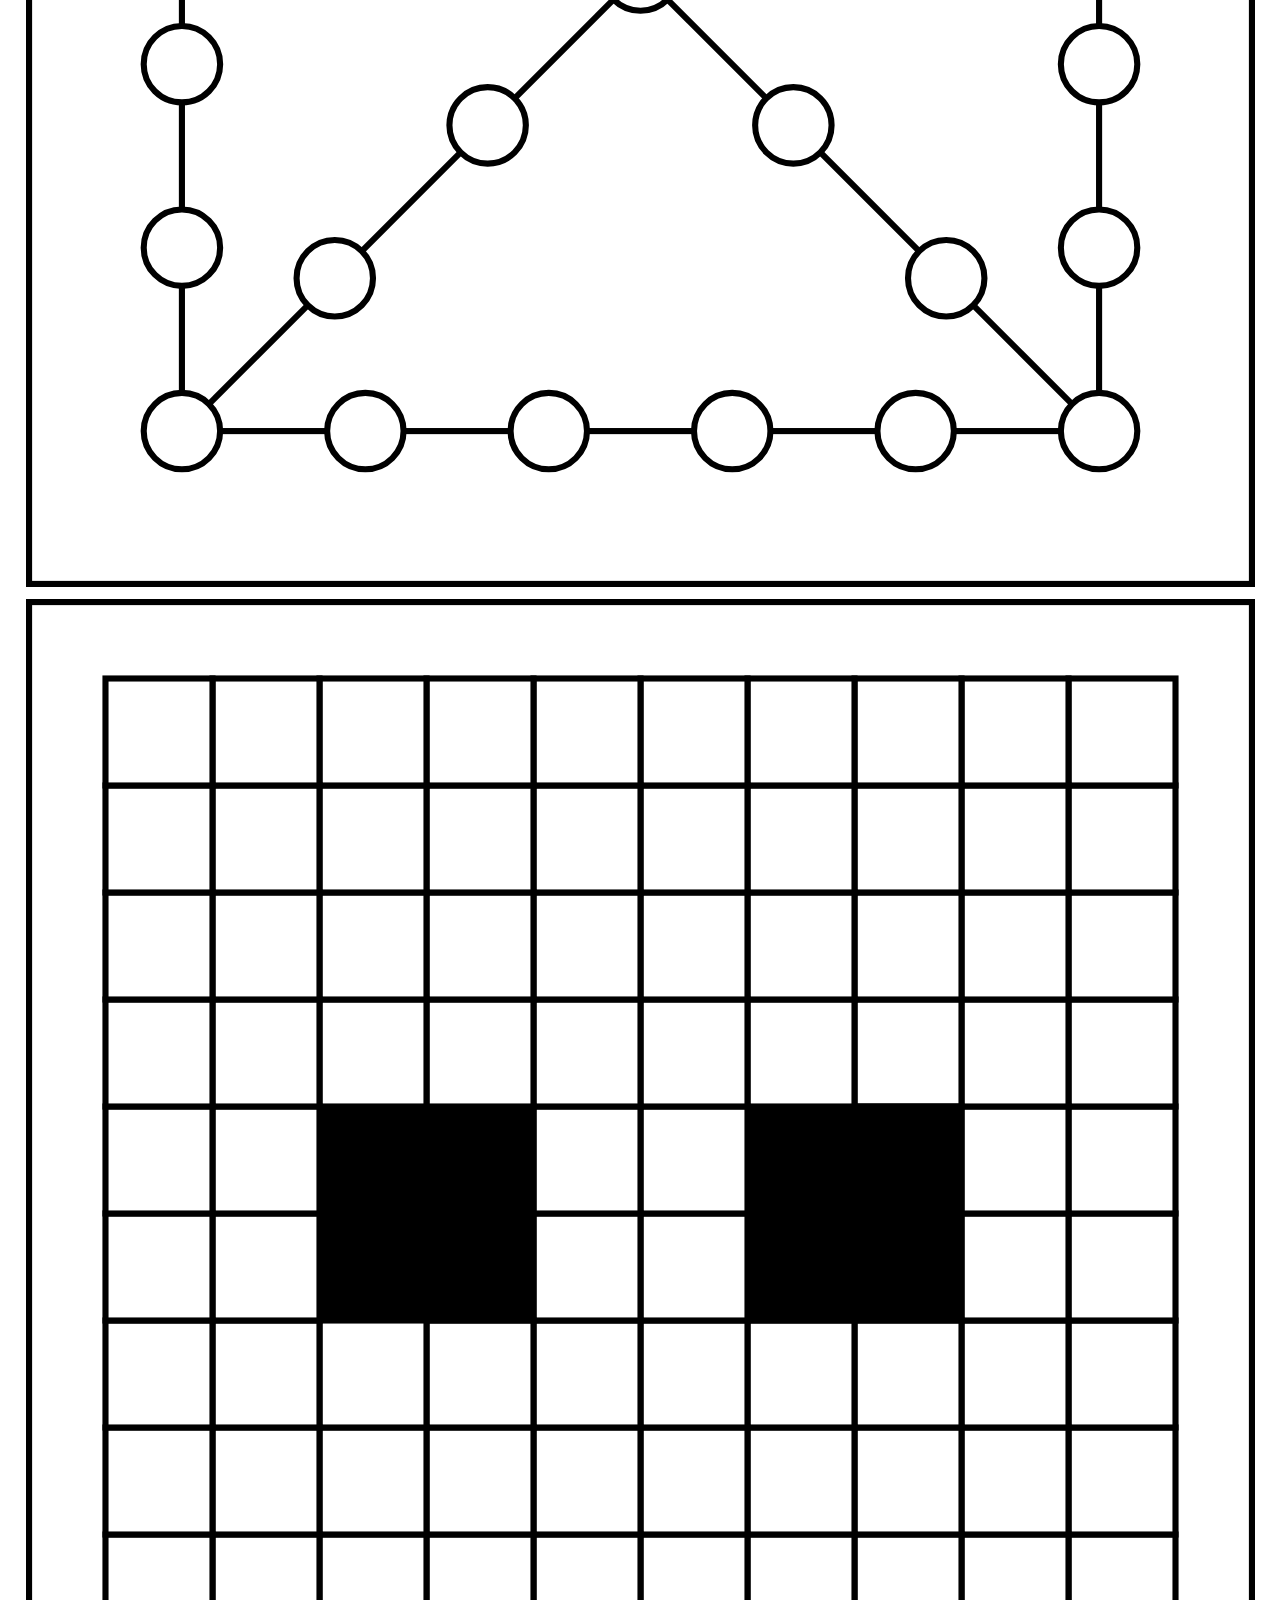
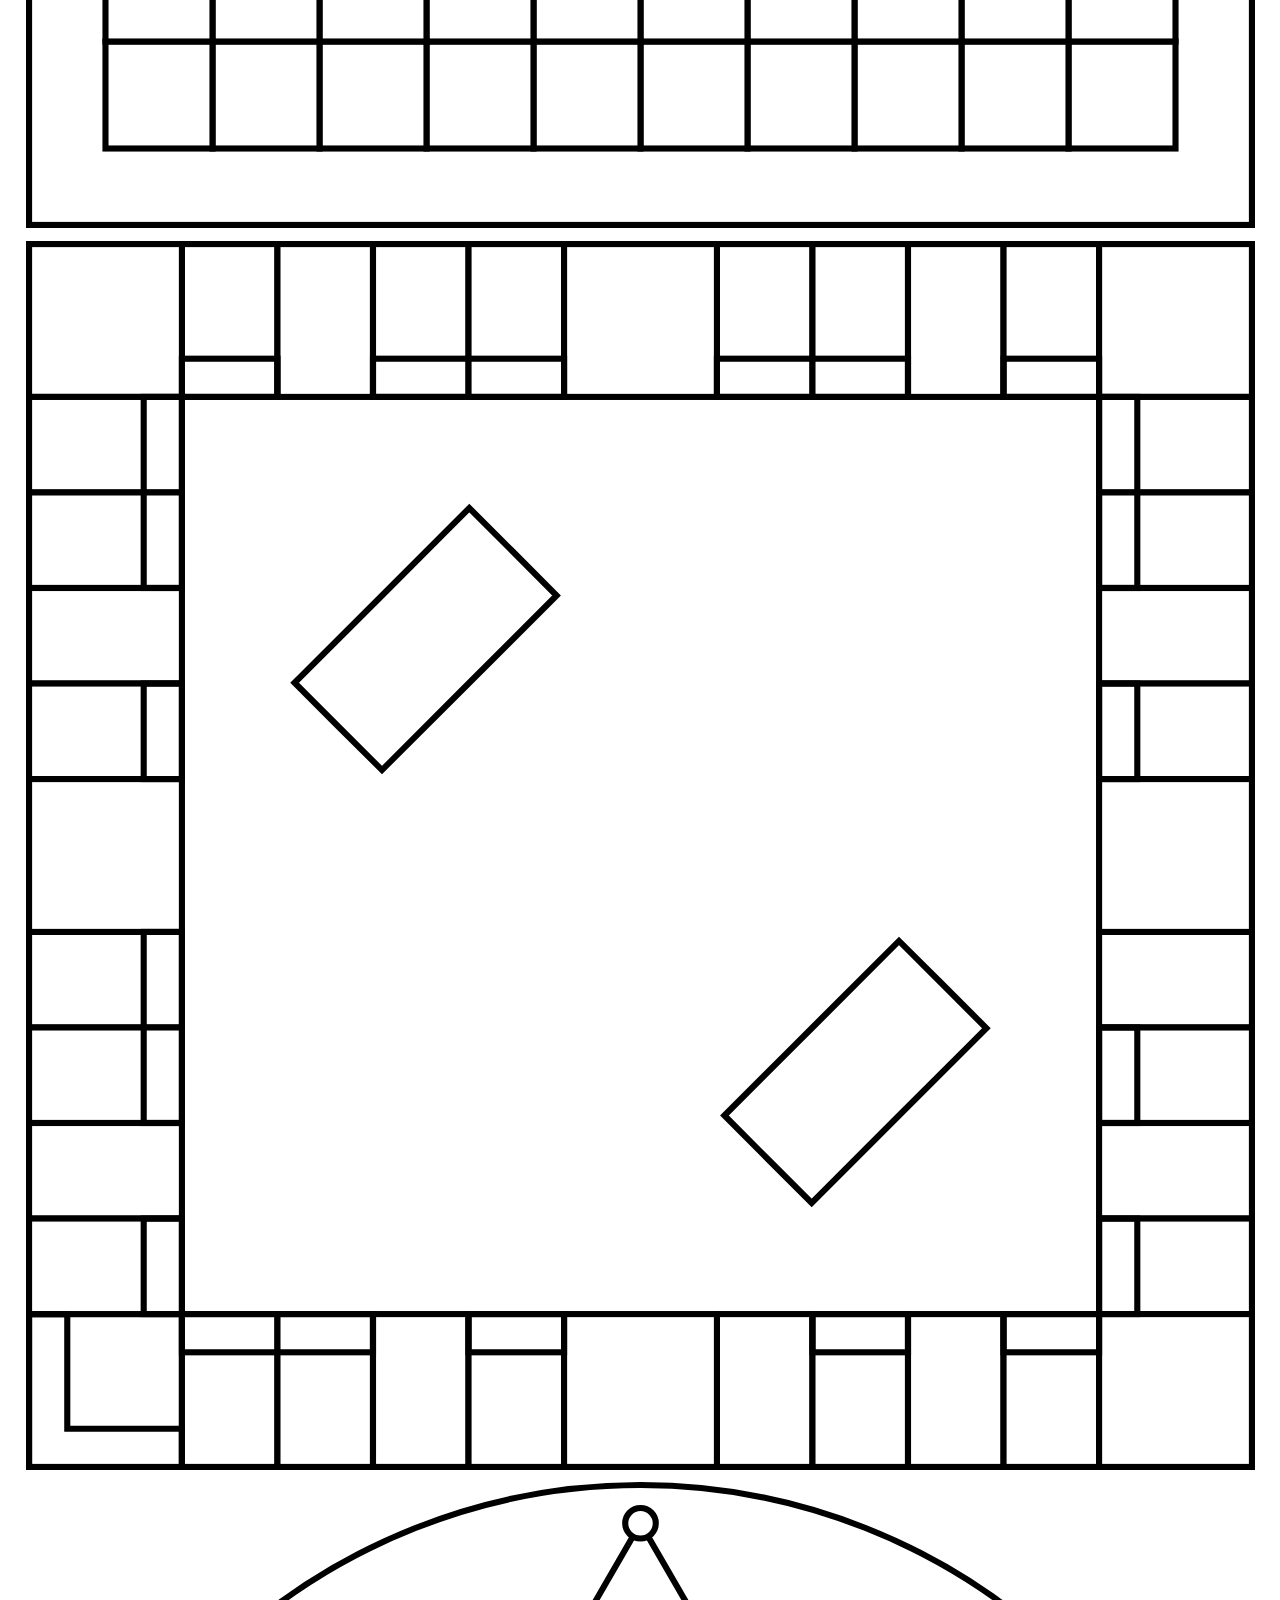
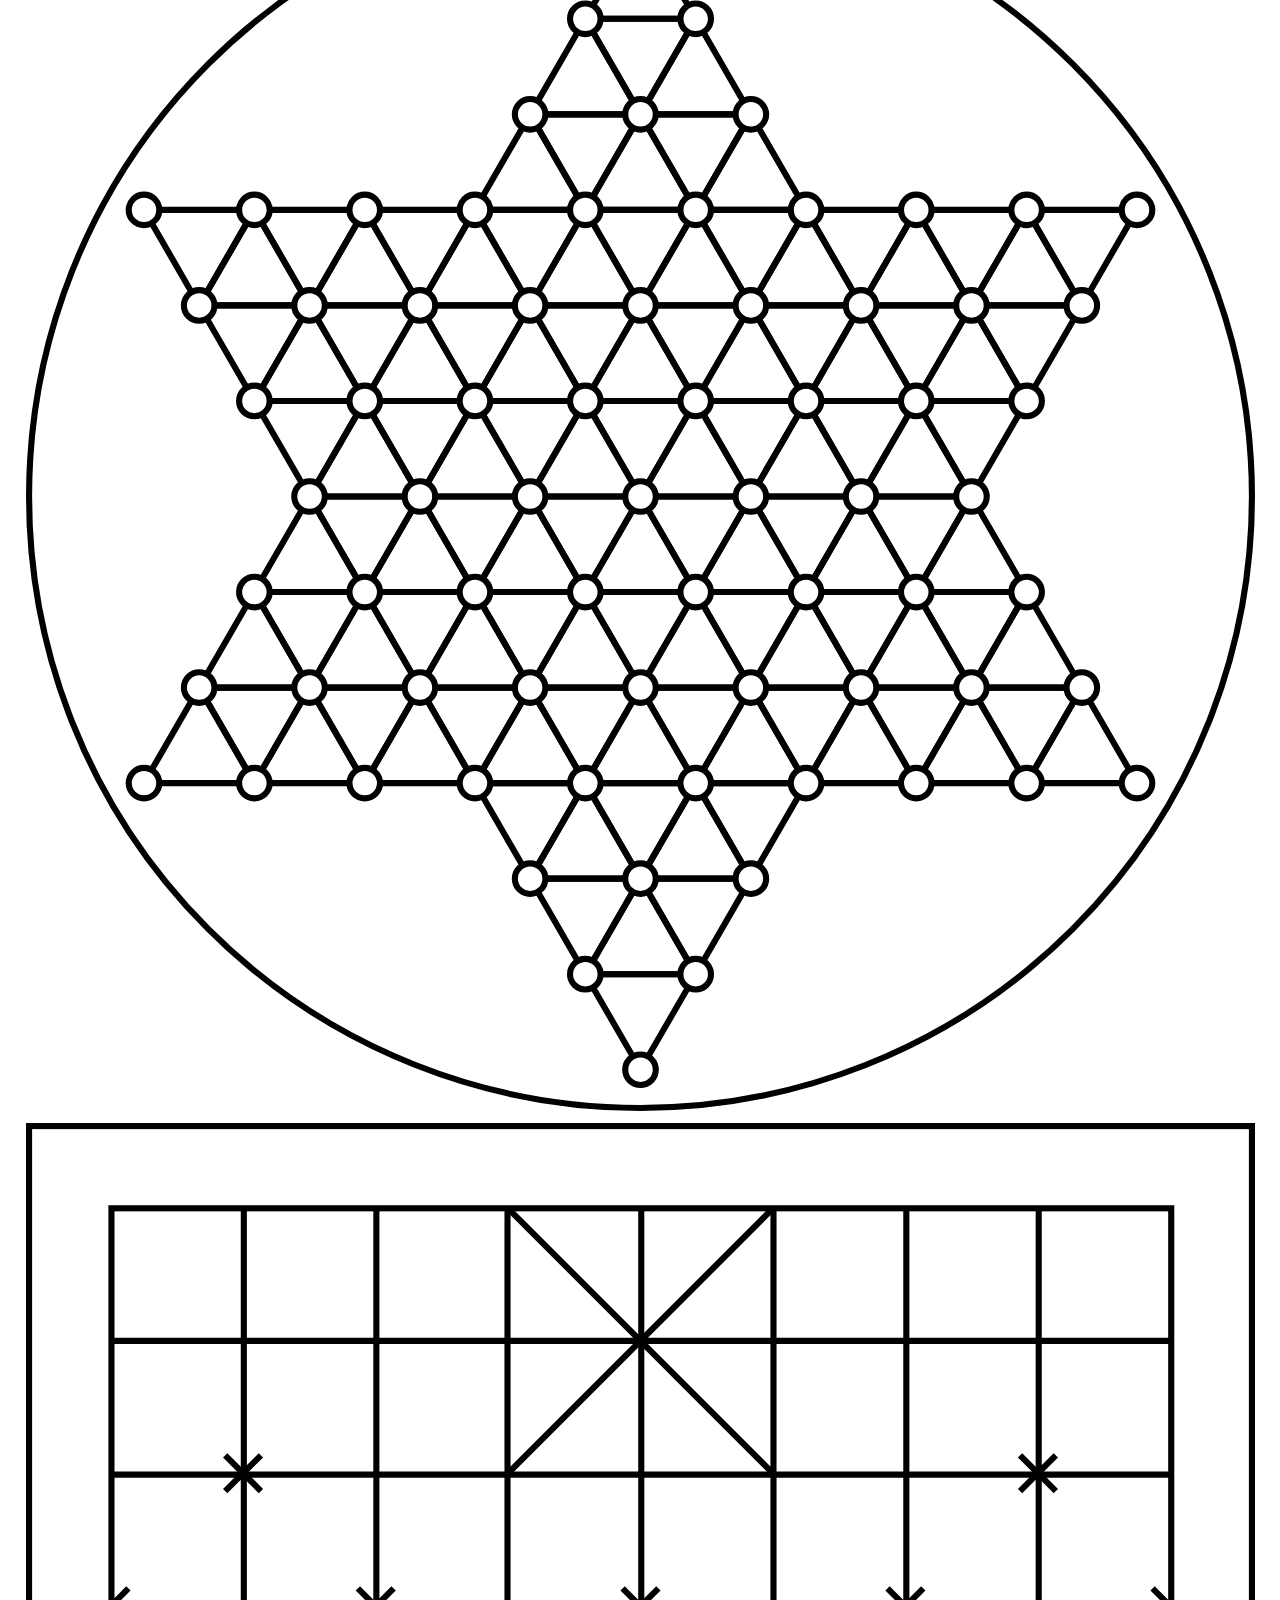
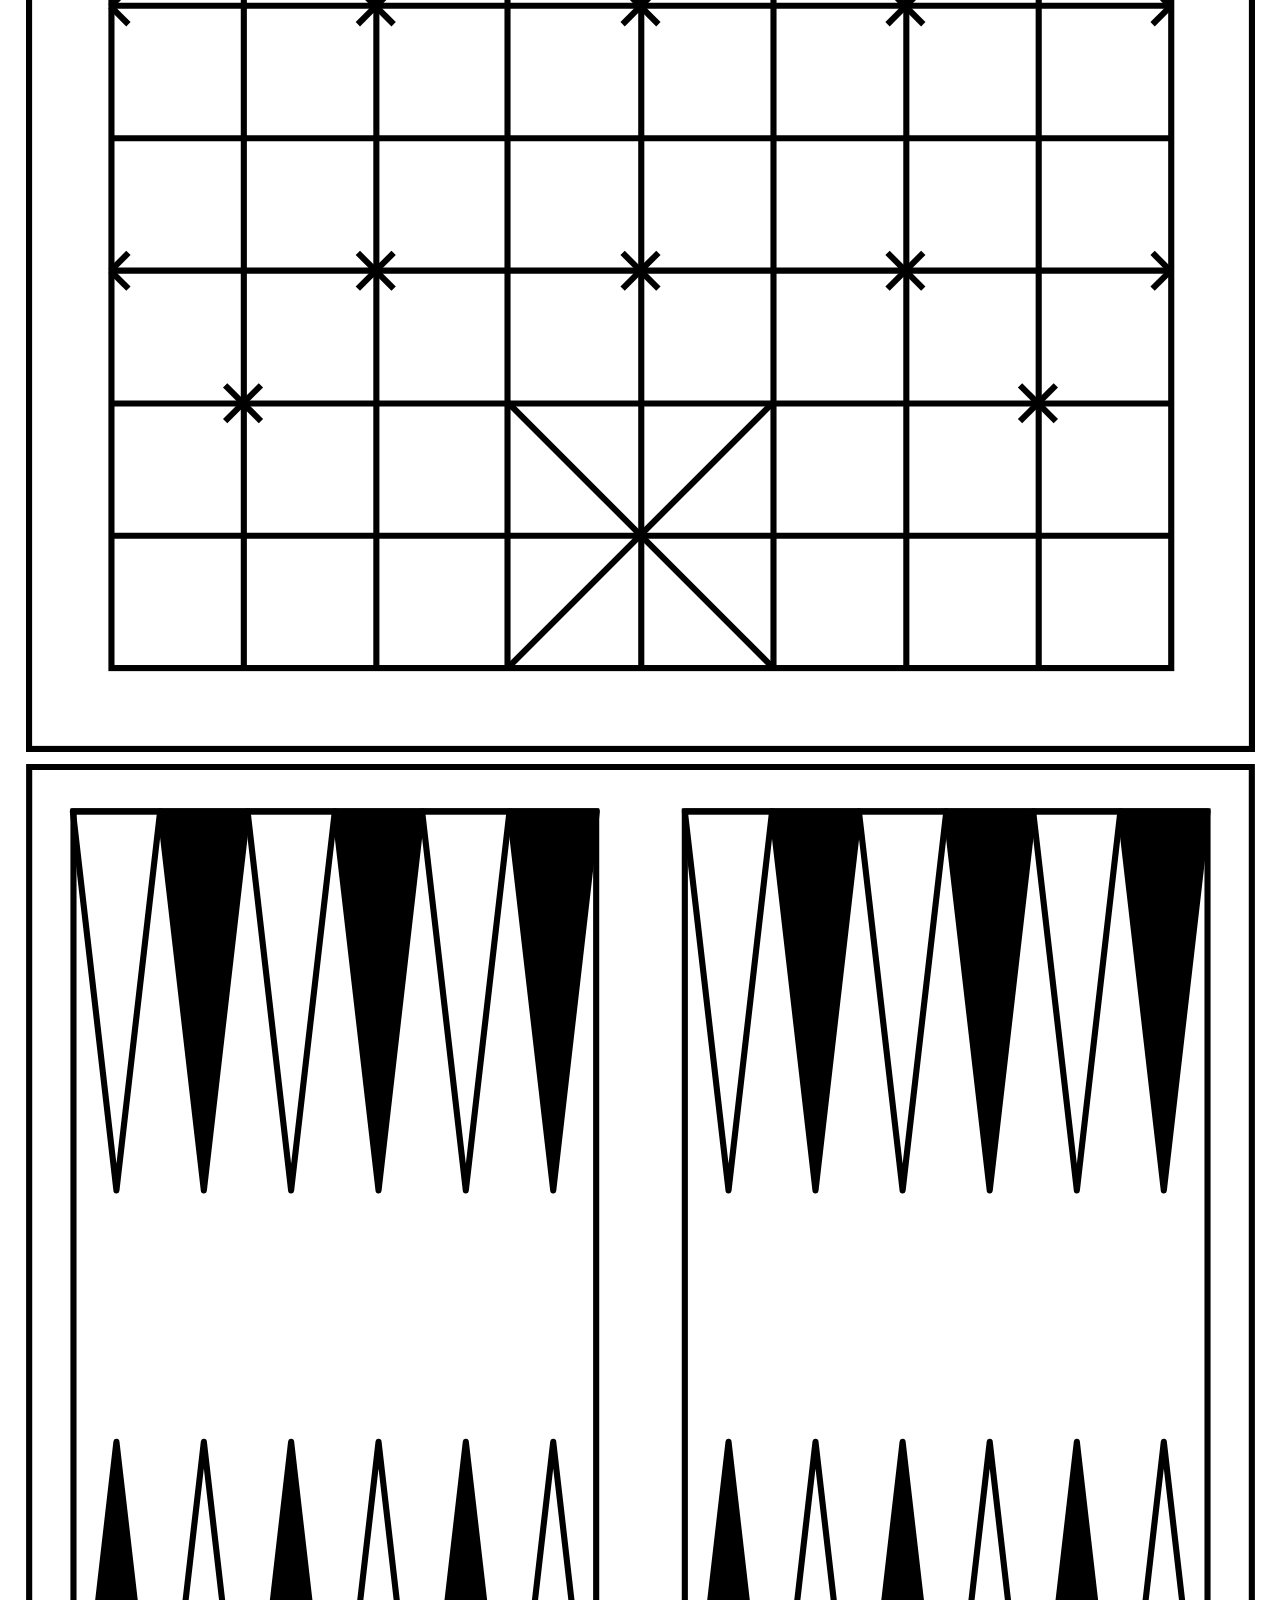
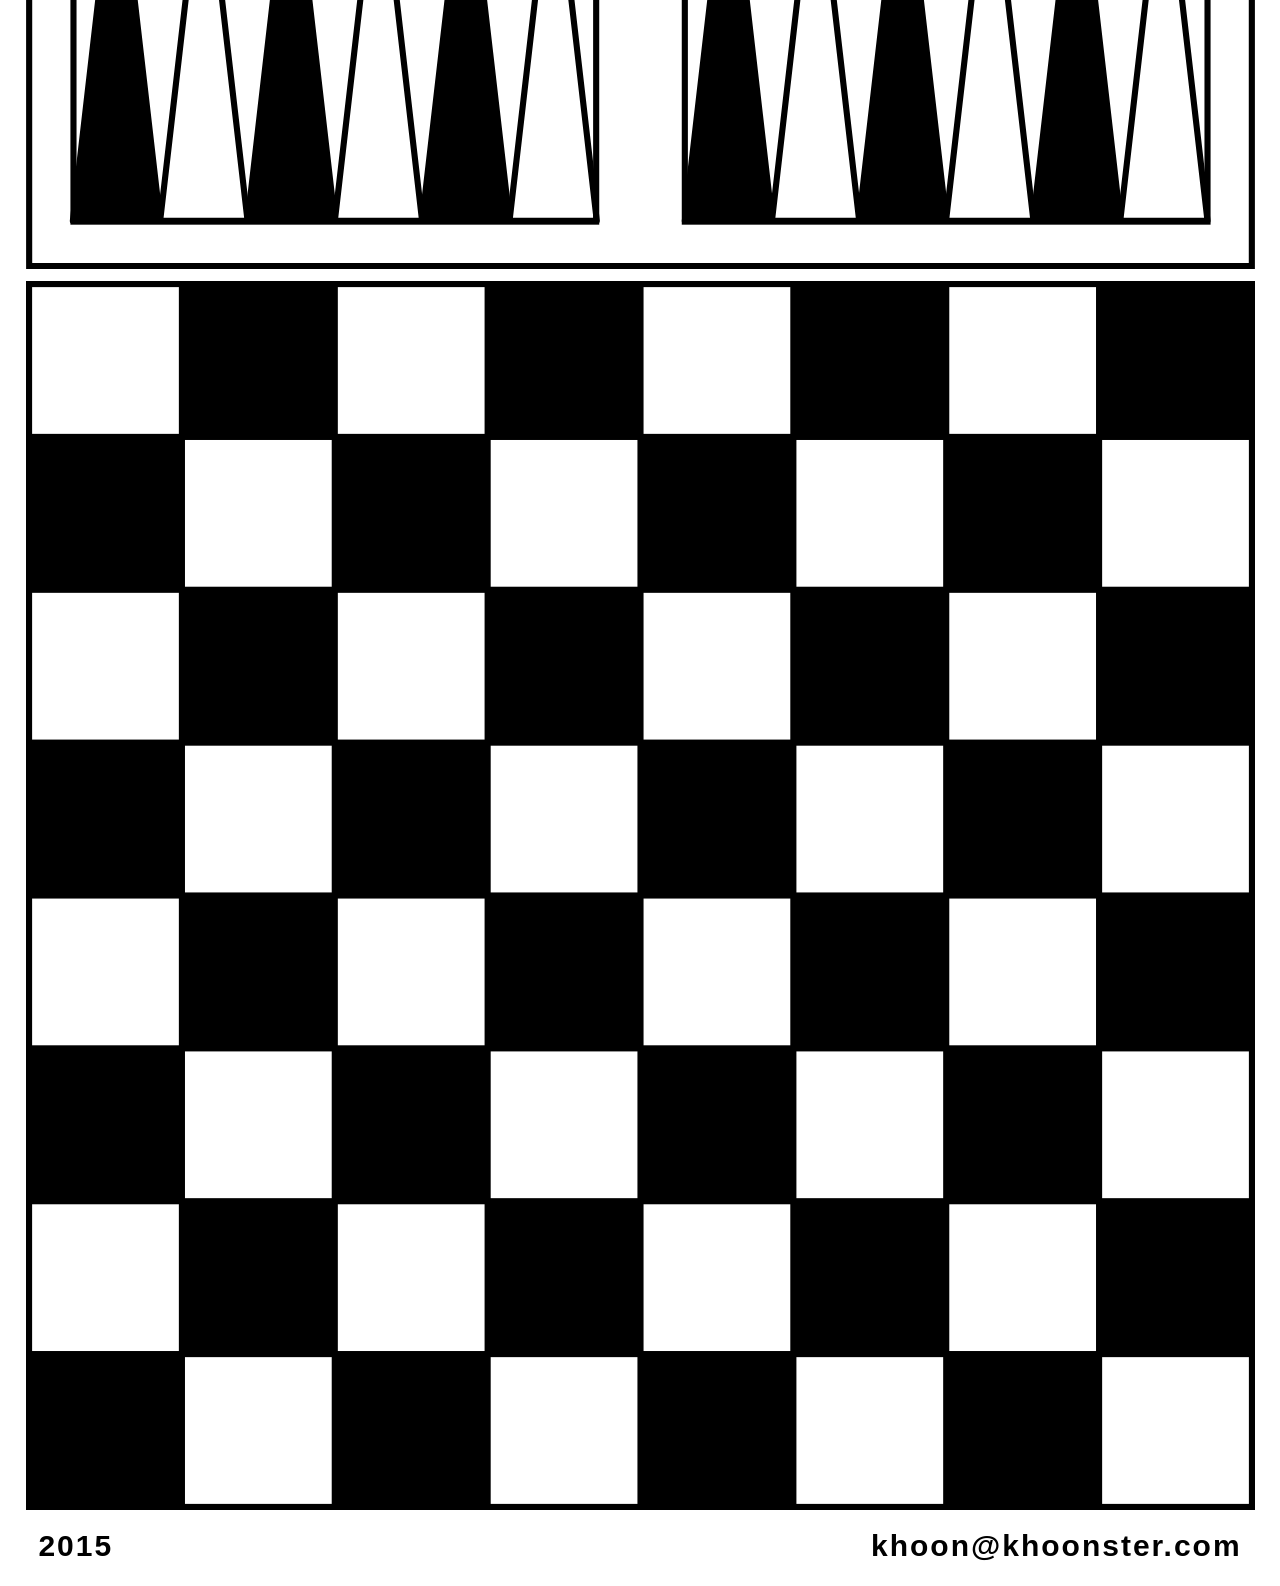
==== commit 0cbedcd6: "add backgammon" ====
--- a/index.html
+++ b/index.html
@@ -105,6 +105,10 @@
     </div>
 
     <div class="boards">
+      <object id="backgammon" class="board" type="image/svg+xml" data="assets/board_9.svg"></object>
+    </div>
+
+    <div class="boards">
       <object id="chess" class="board" type="image/svg+xml" data="assets/board_1.svg"></object>
     </div>
 
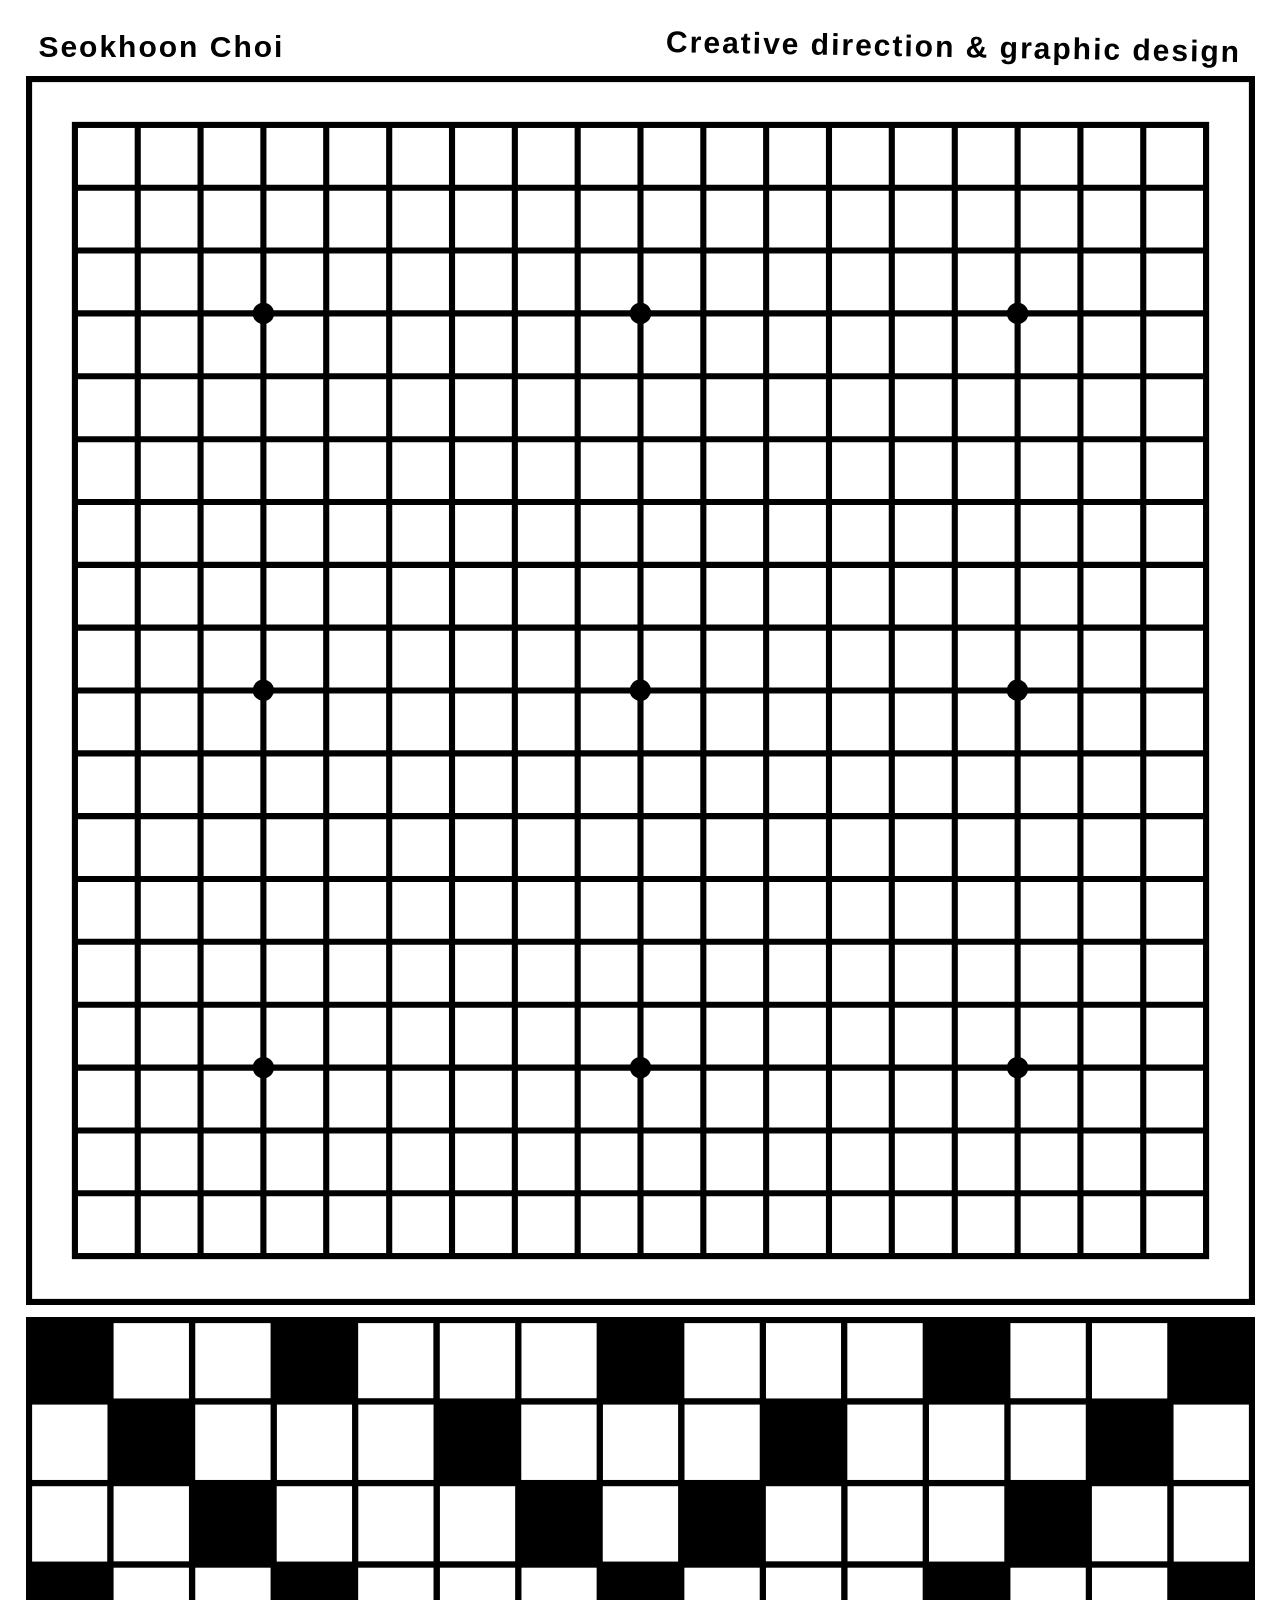
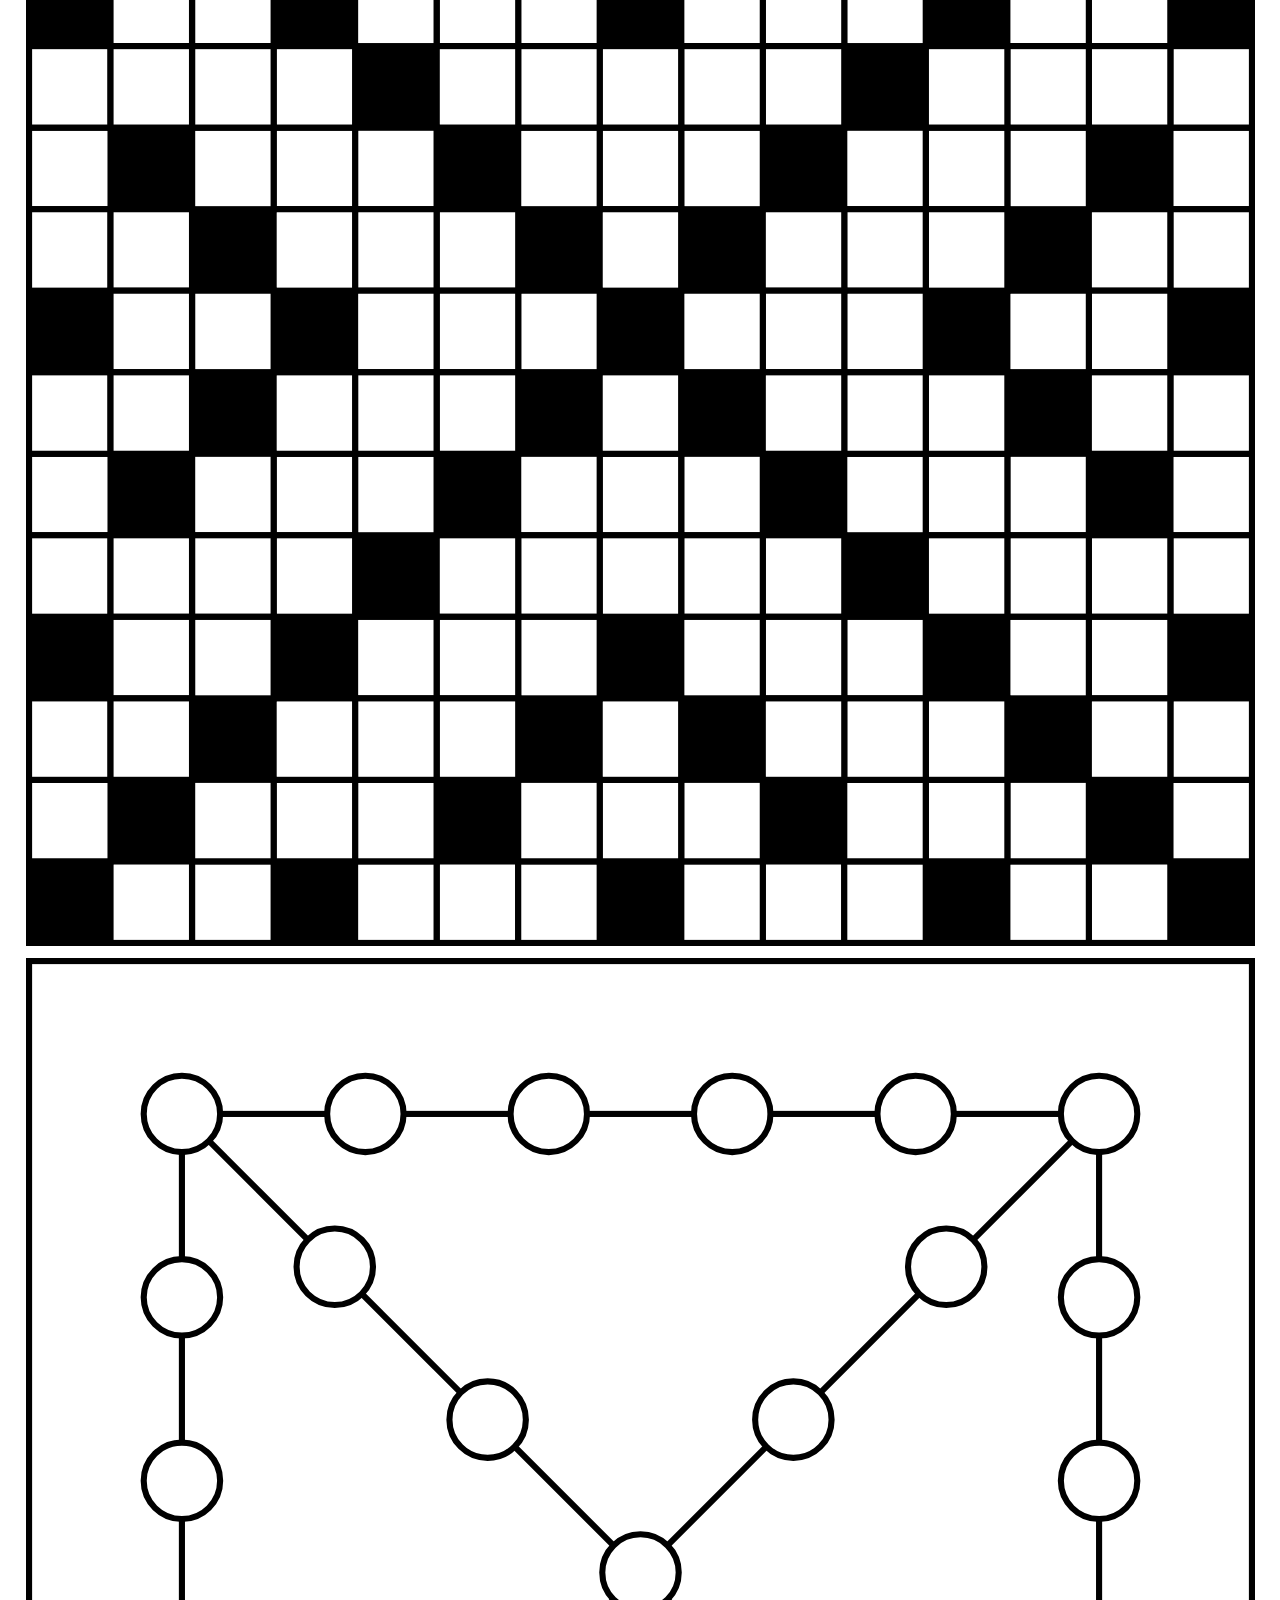
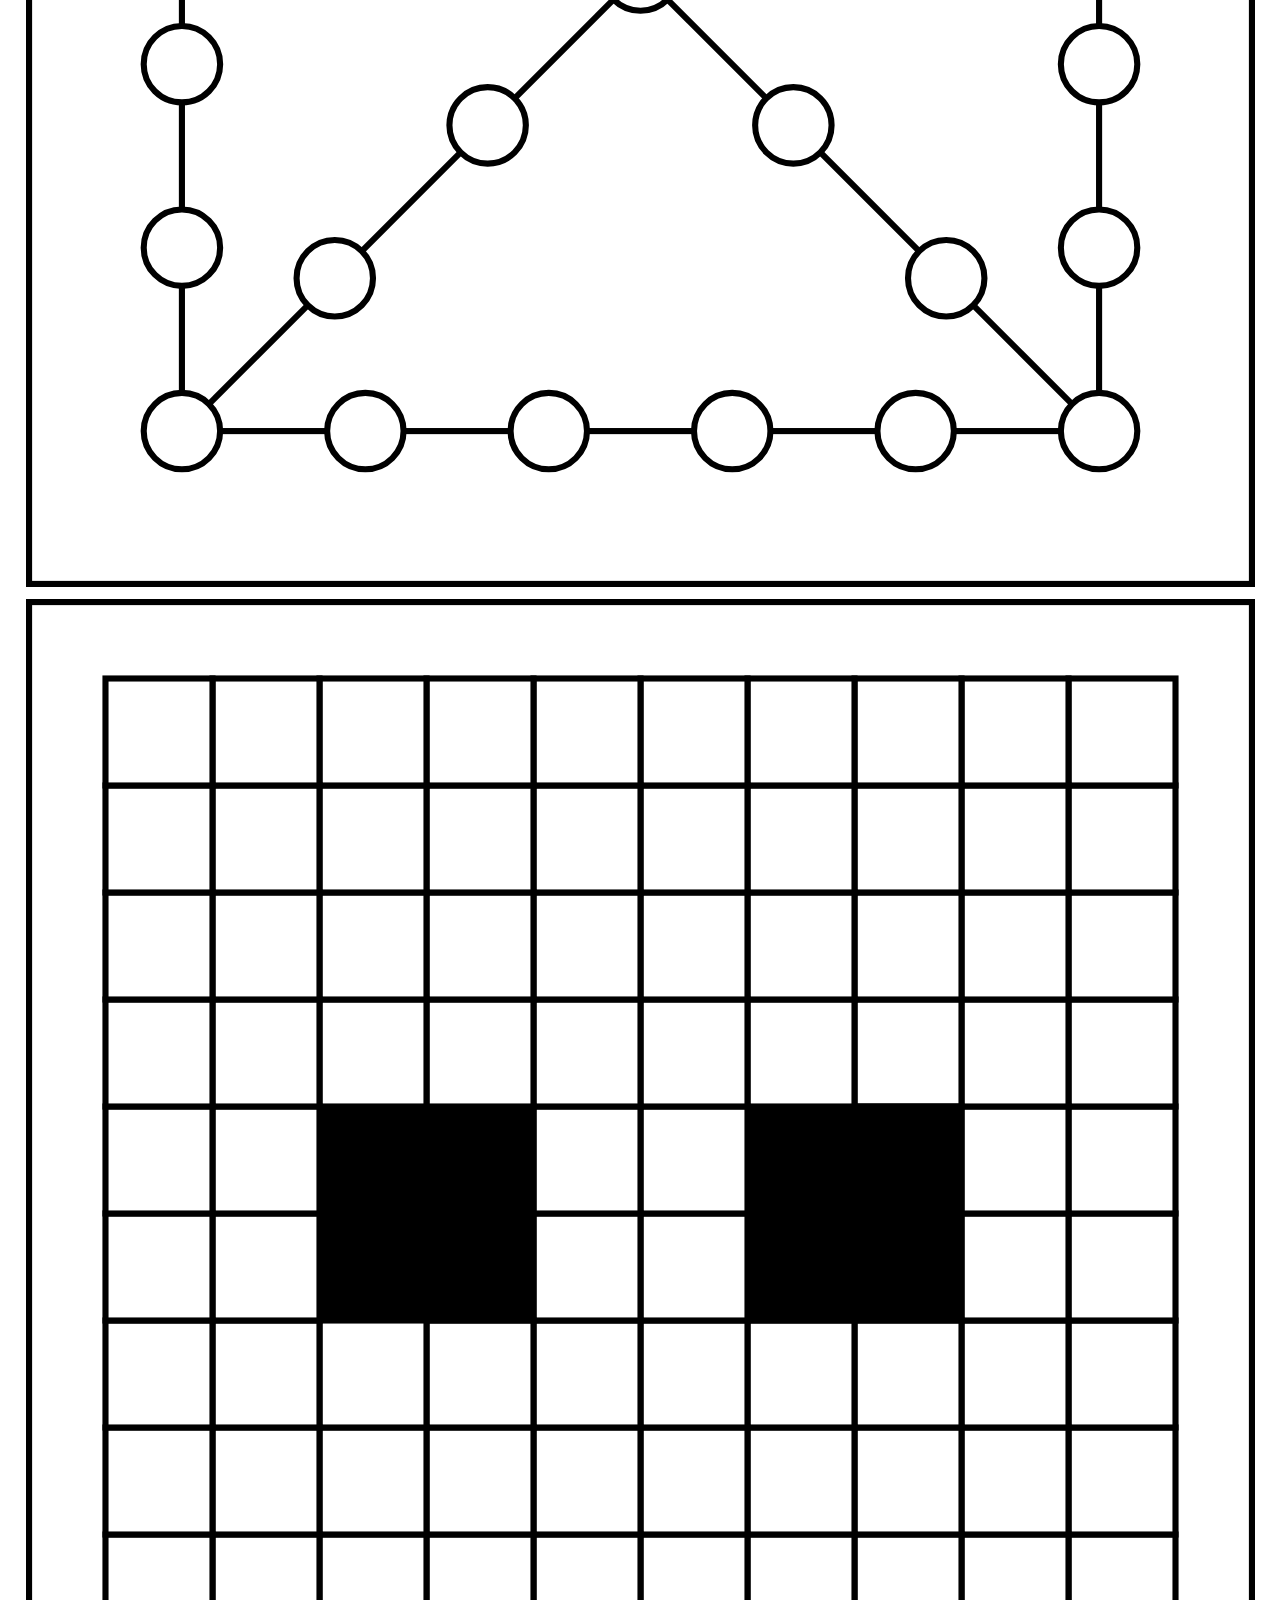
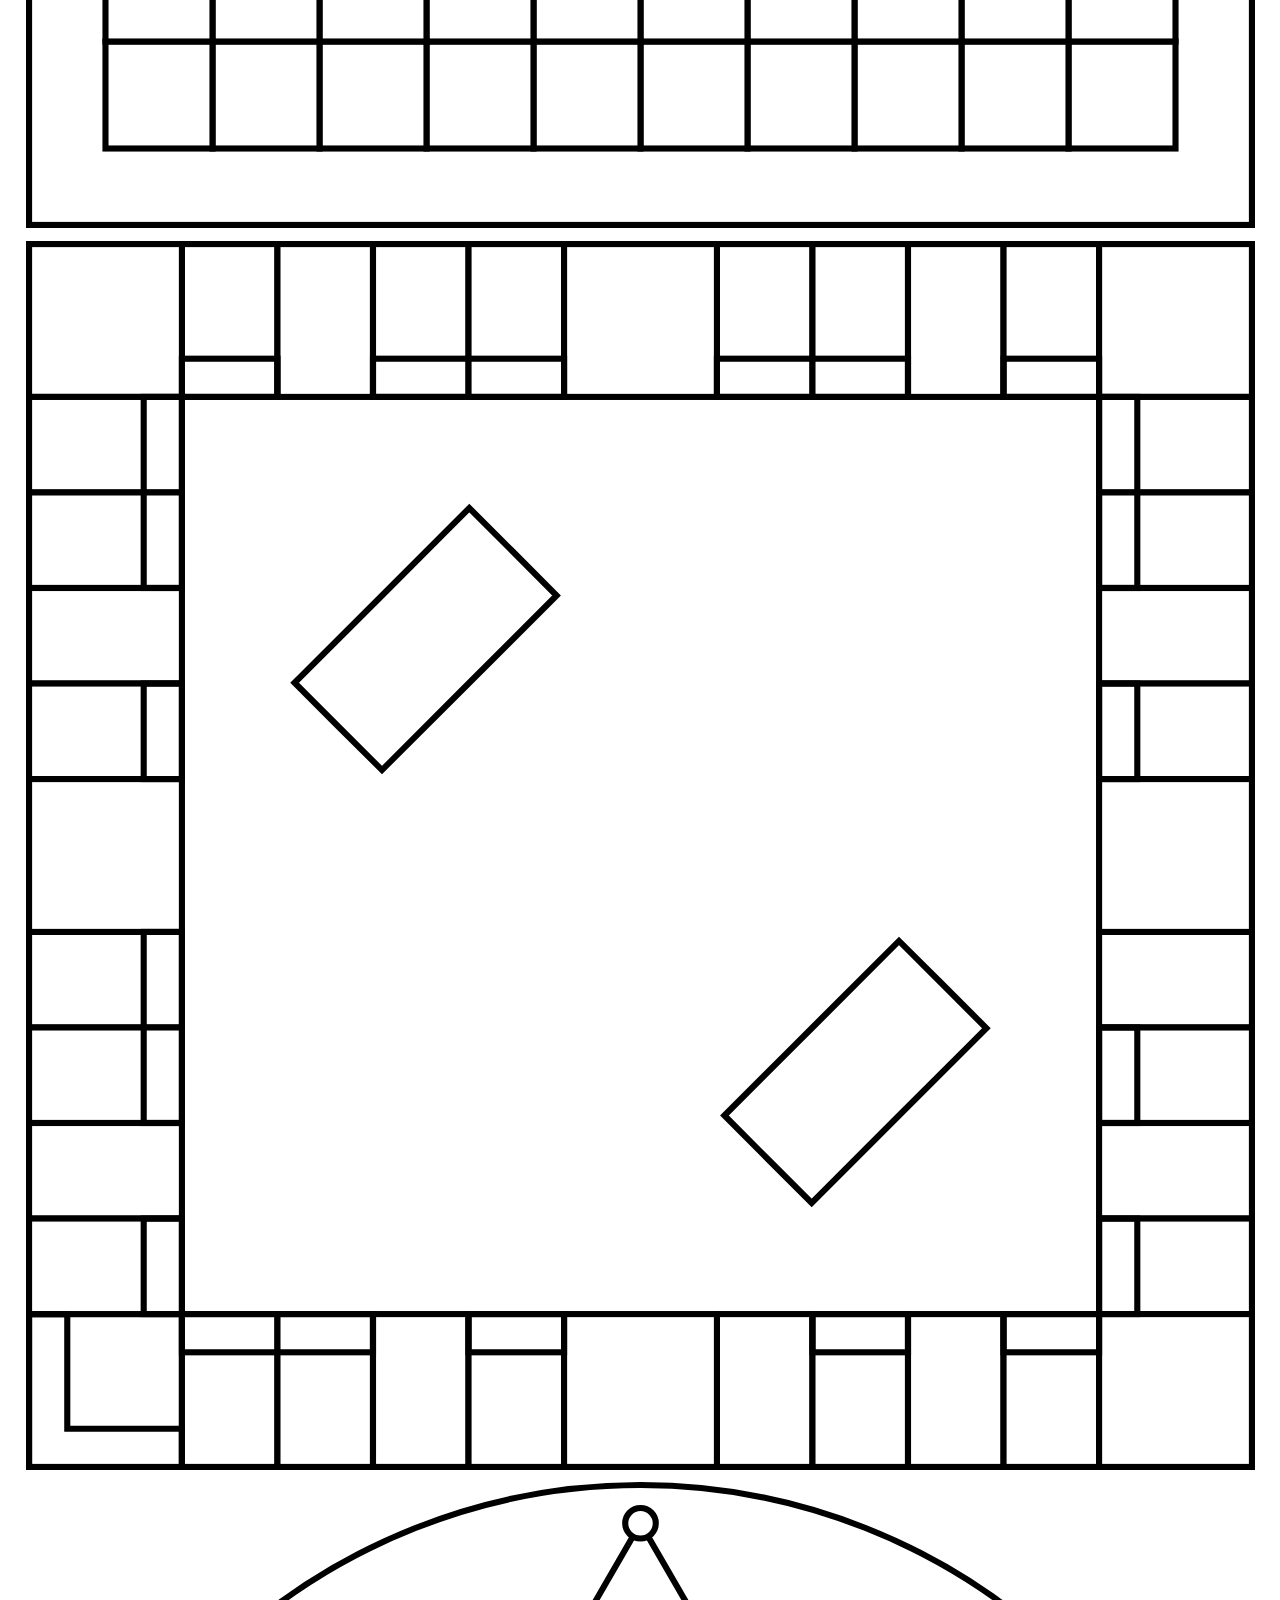
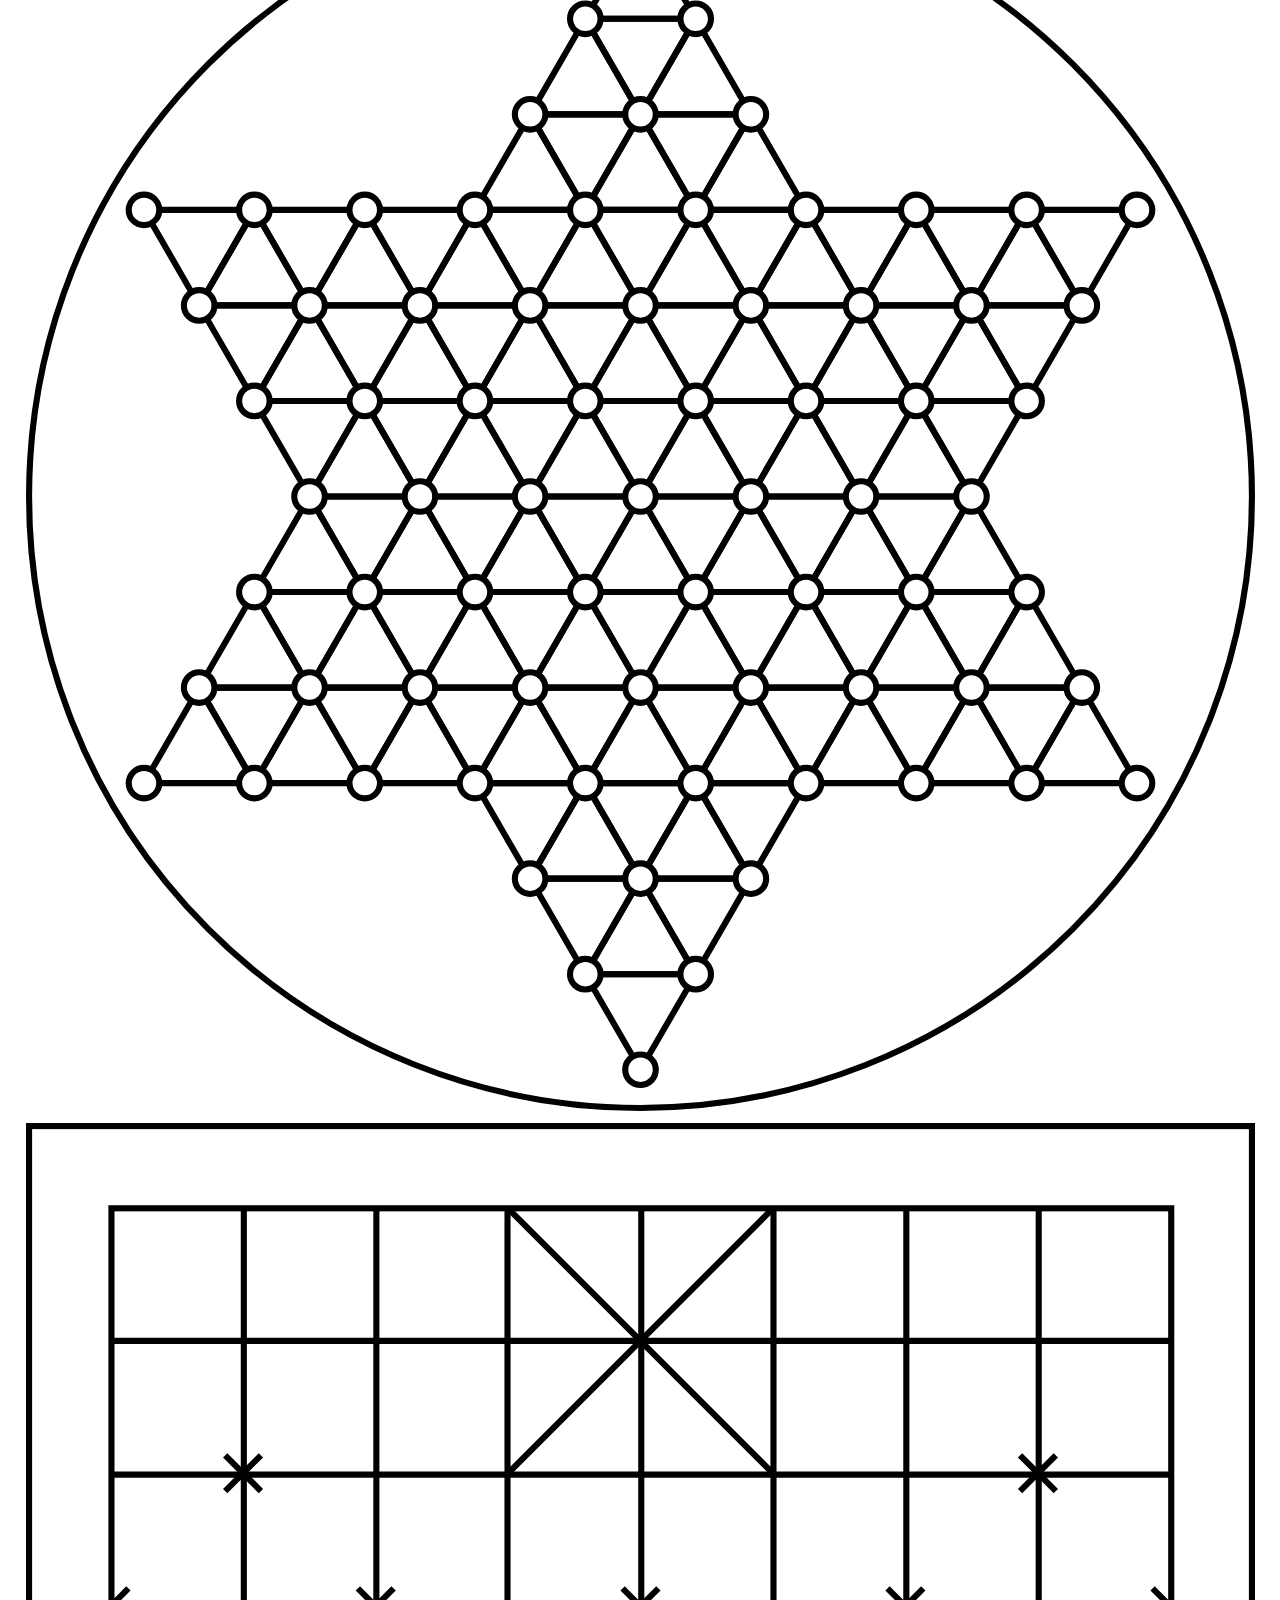
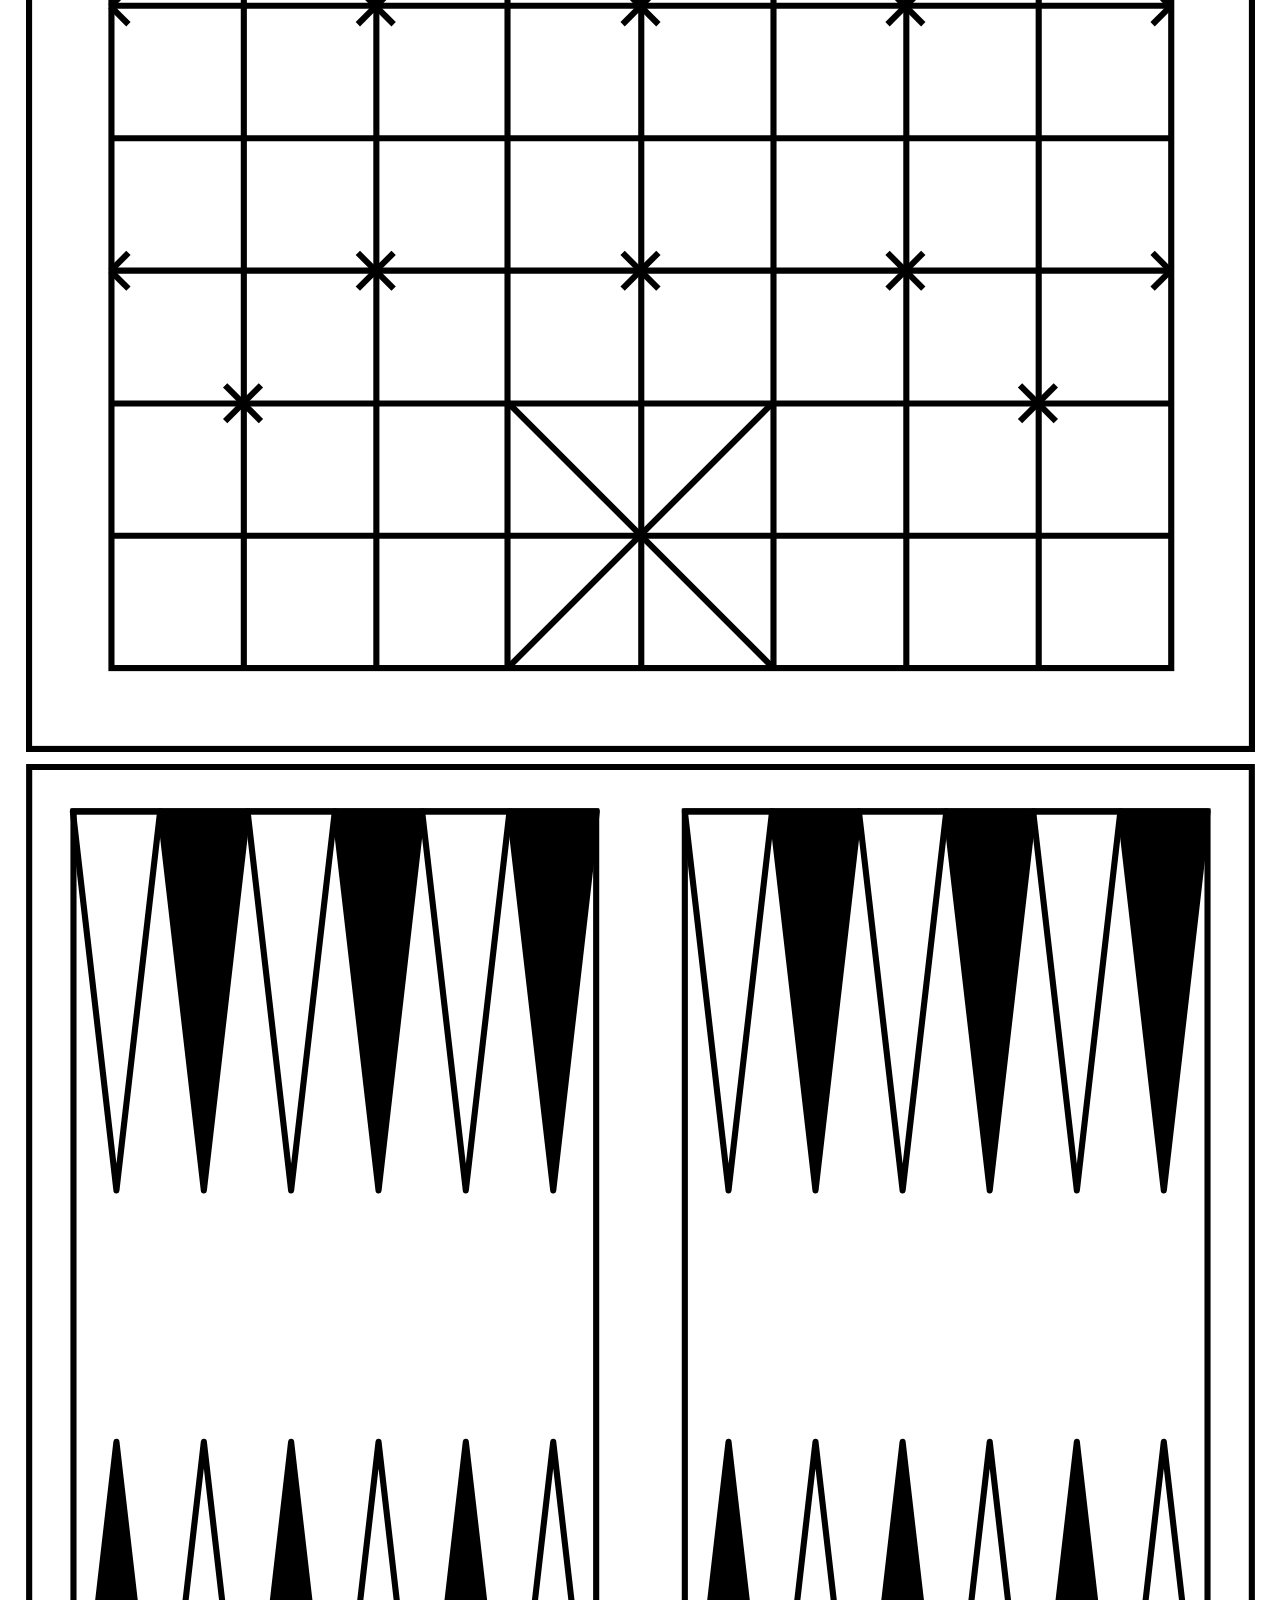
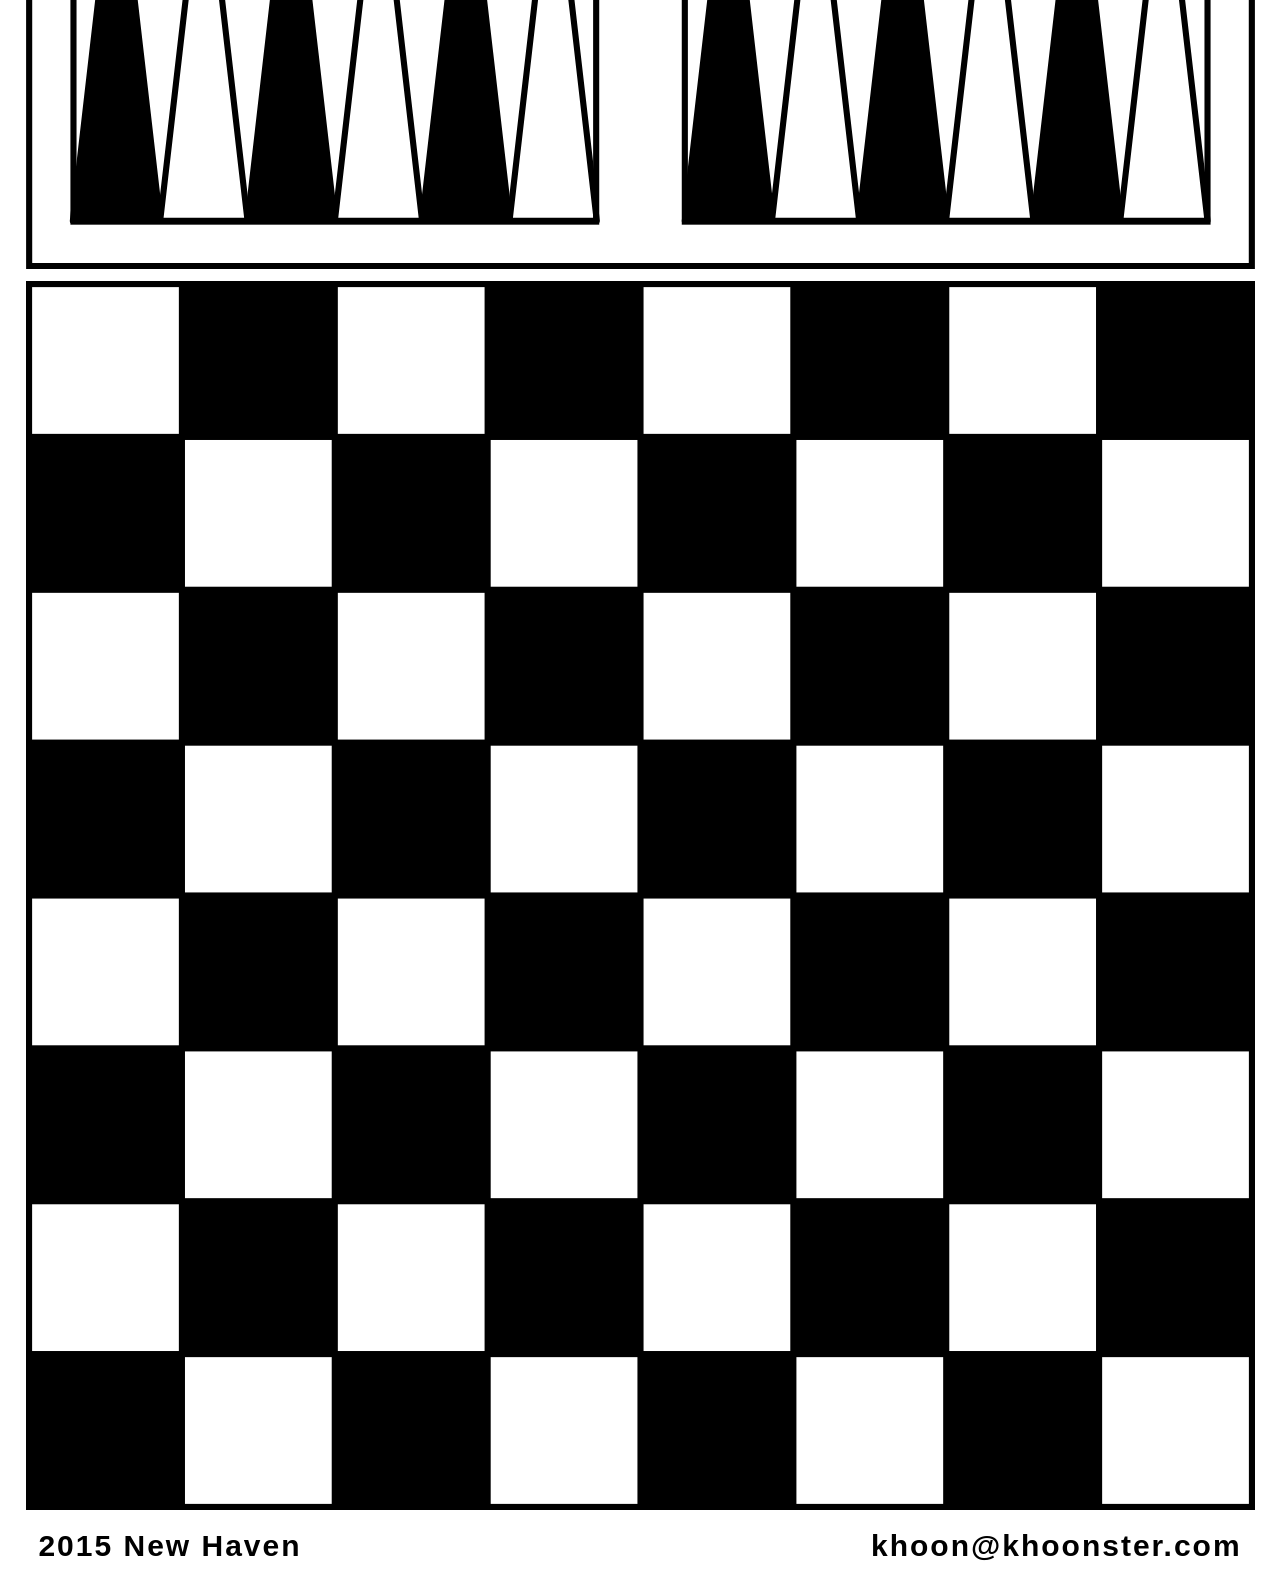
==== commit 2c1ffa46: "Update index.html" ====
--- a/index.html
+++ b/index.html
@@ -113,7 +113,7 @@
     </div>
 
     <p id="email"><a href="mailto:khoon@khoonster.com">khoon@khoonster.com</a></p>
-    <p id="year">2015</p>
+    <p id="year">2015 New Haven</p>
   </div>
 
 
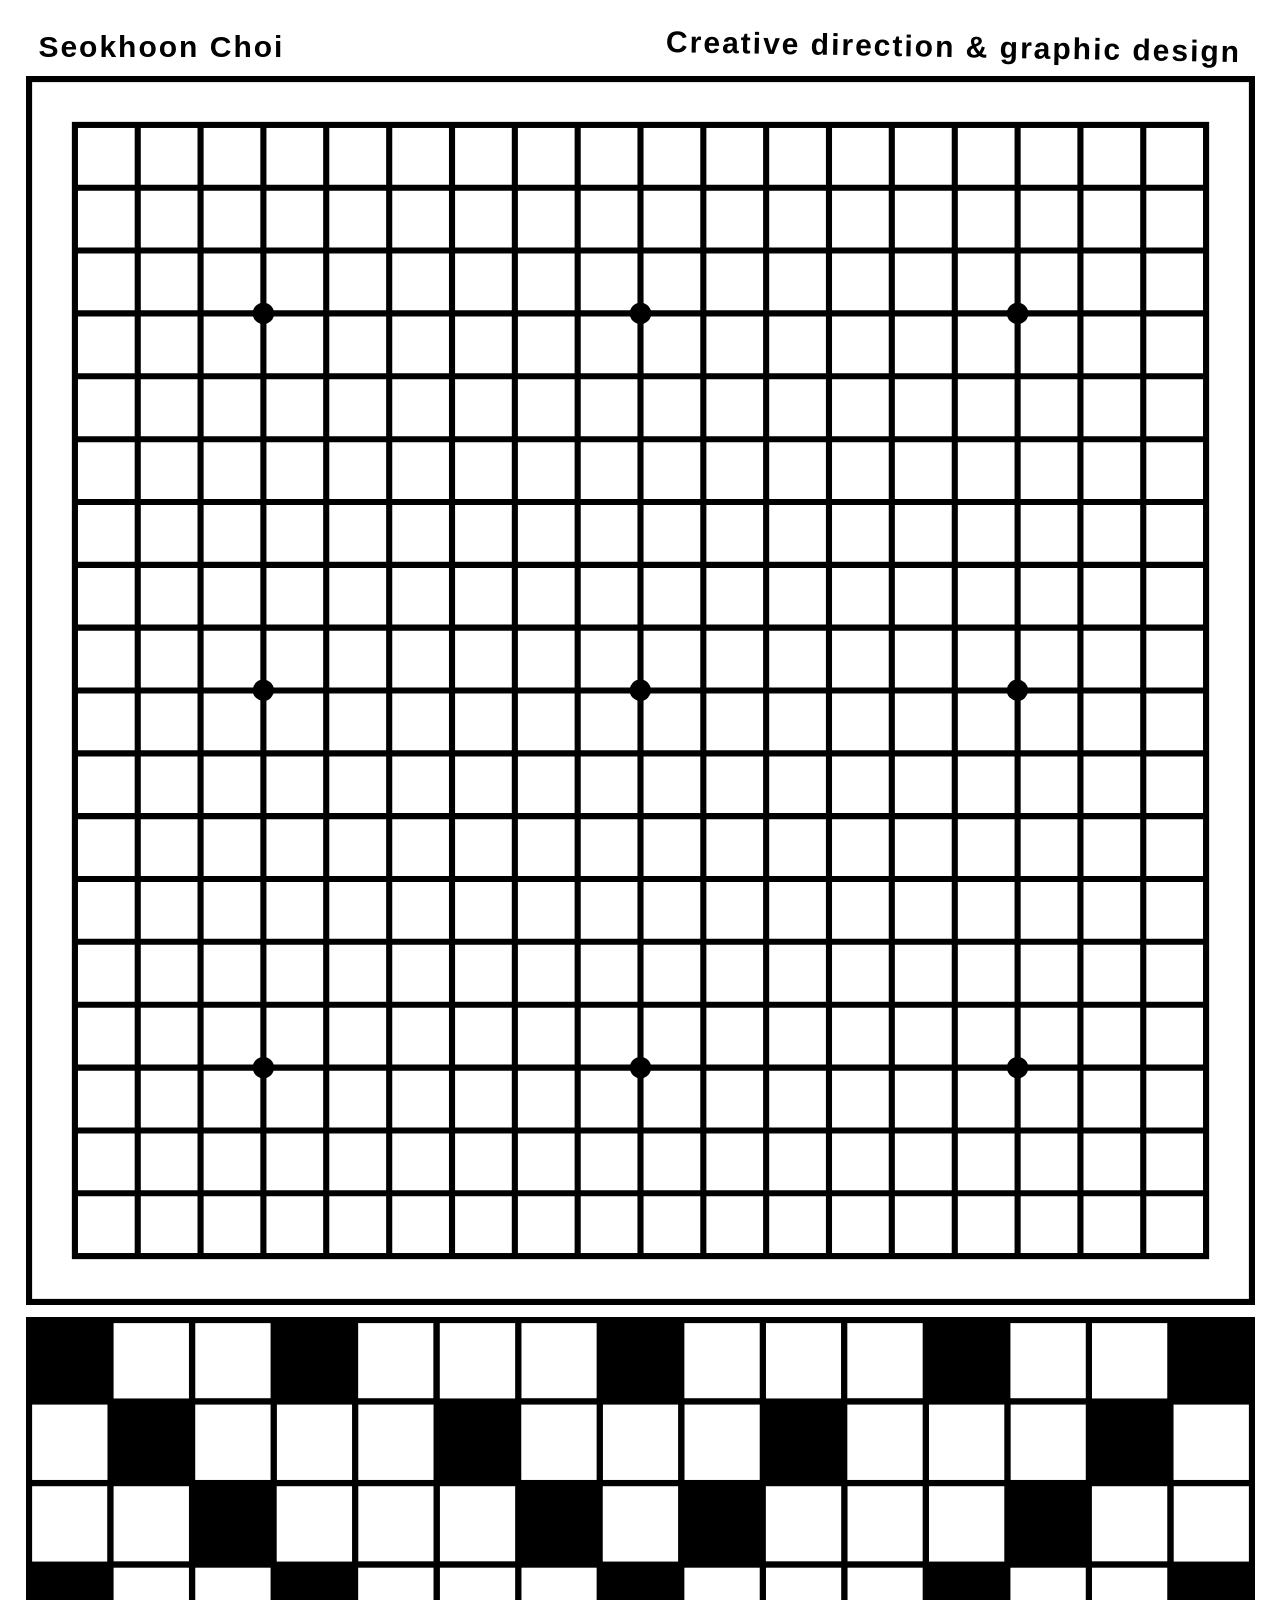
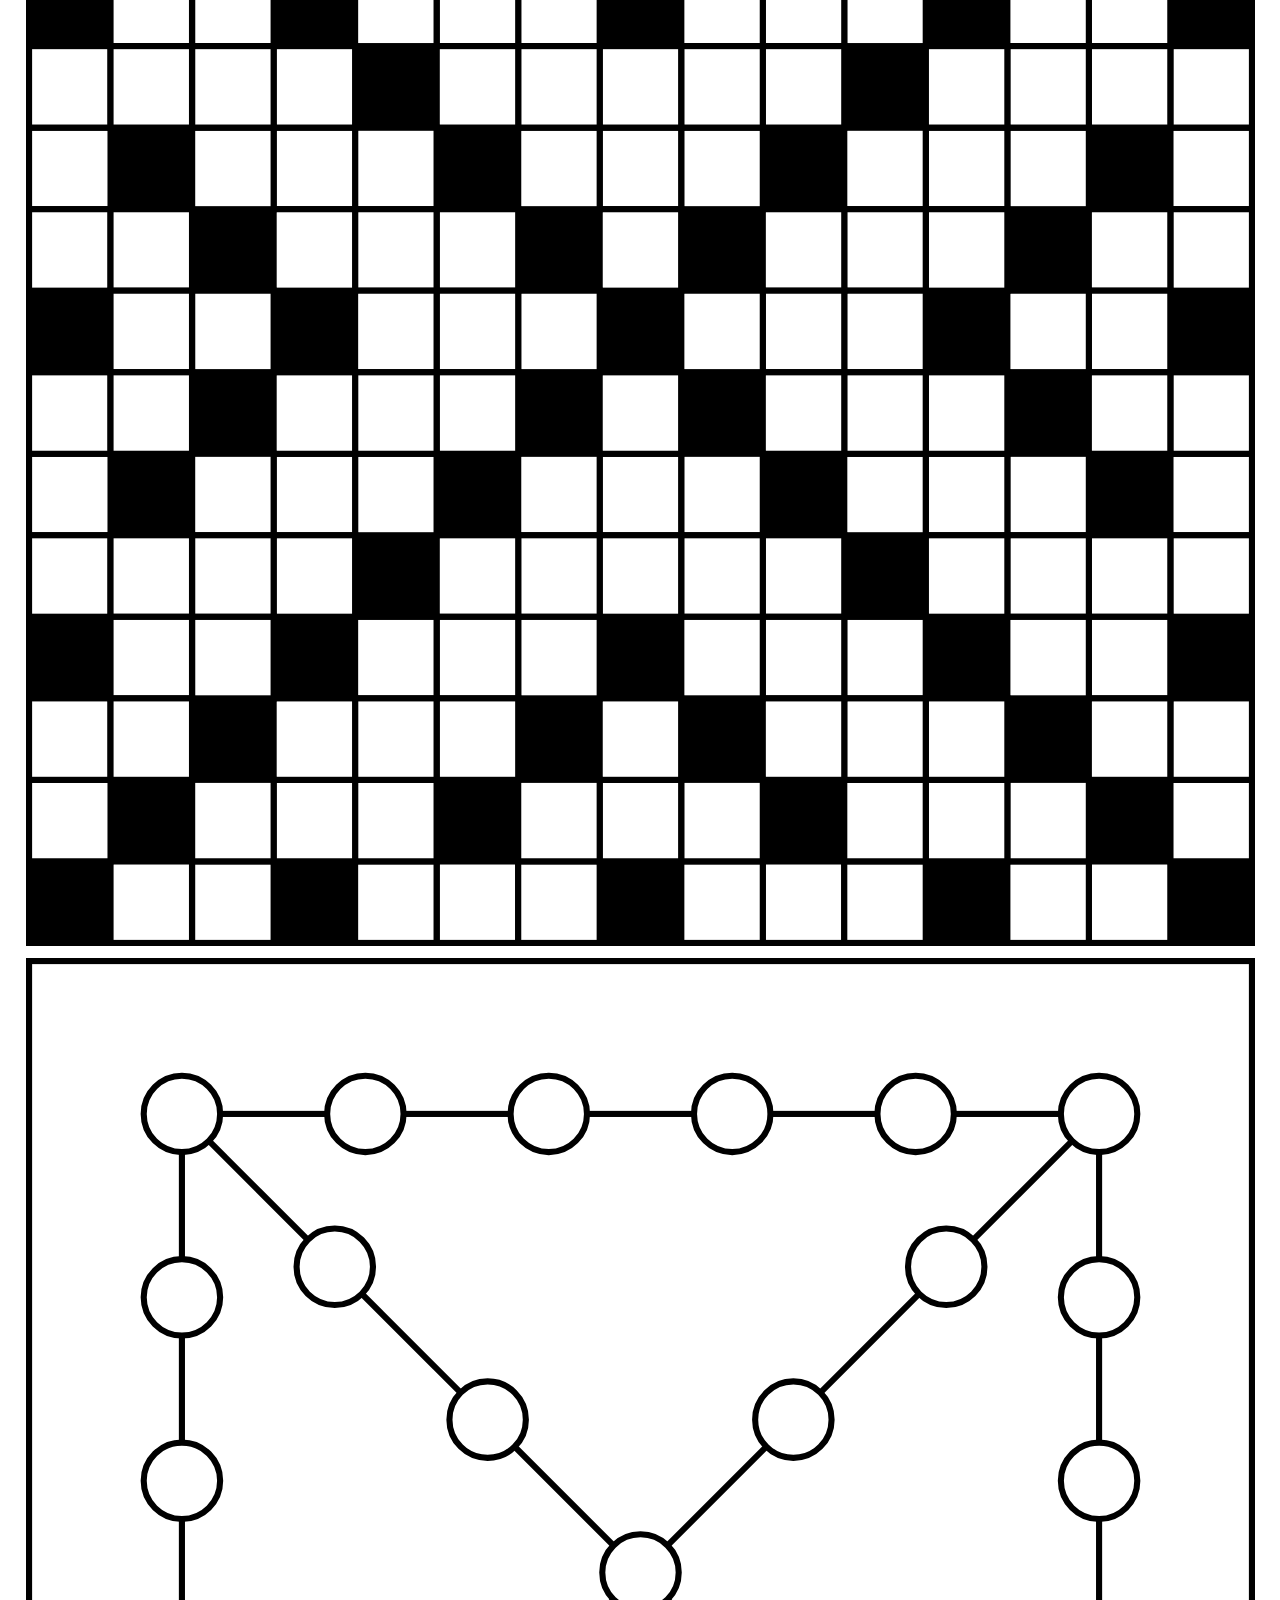
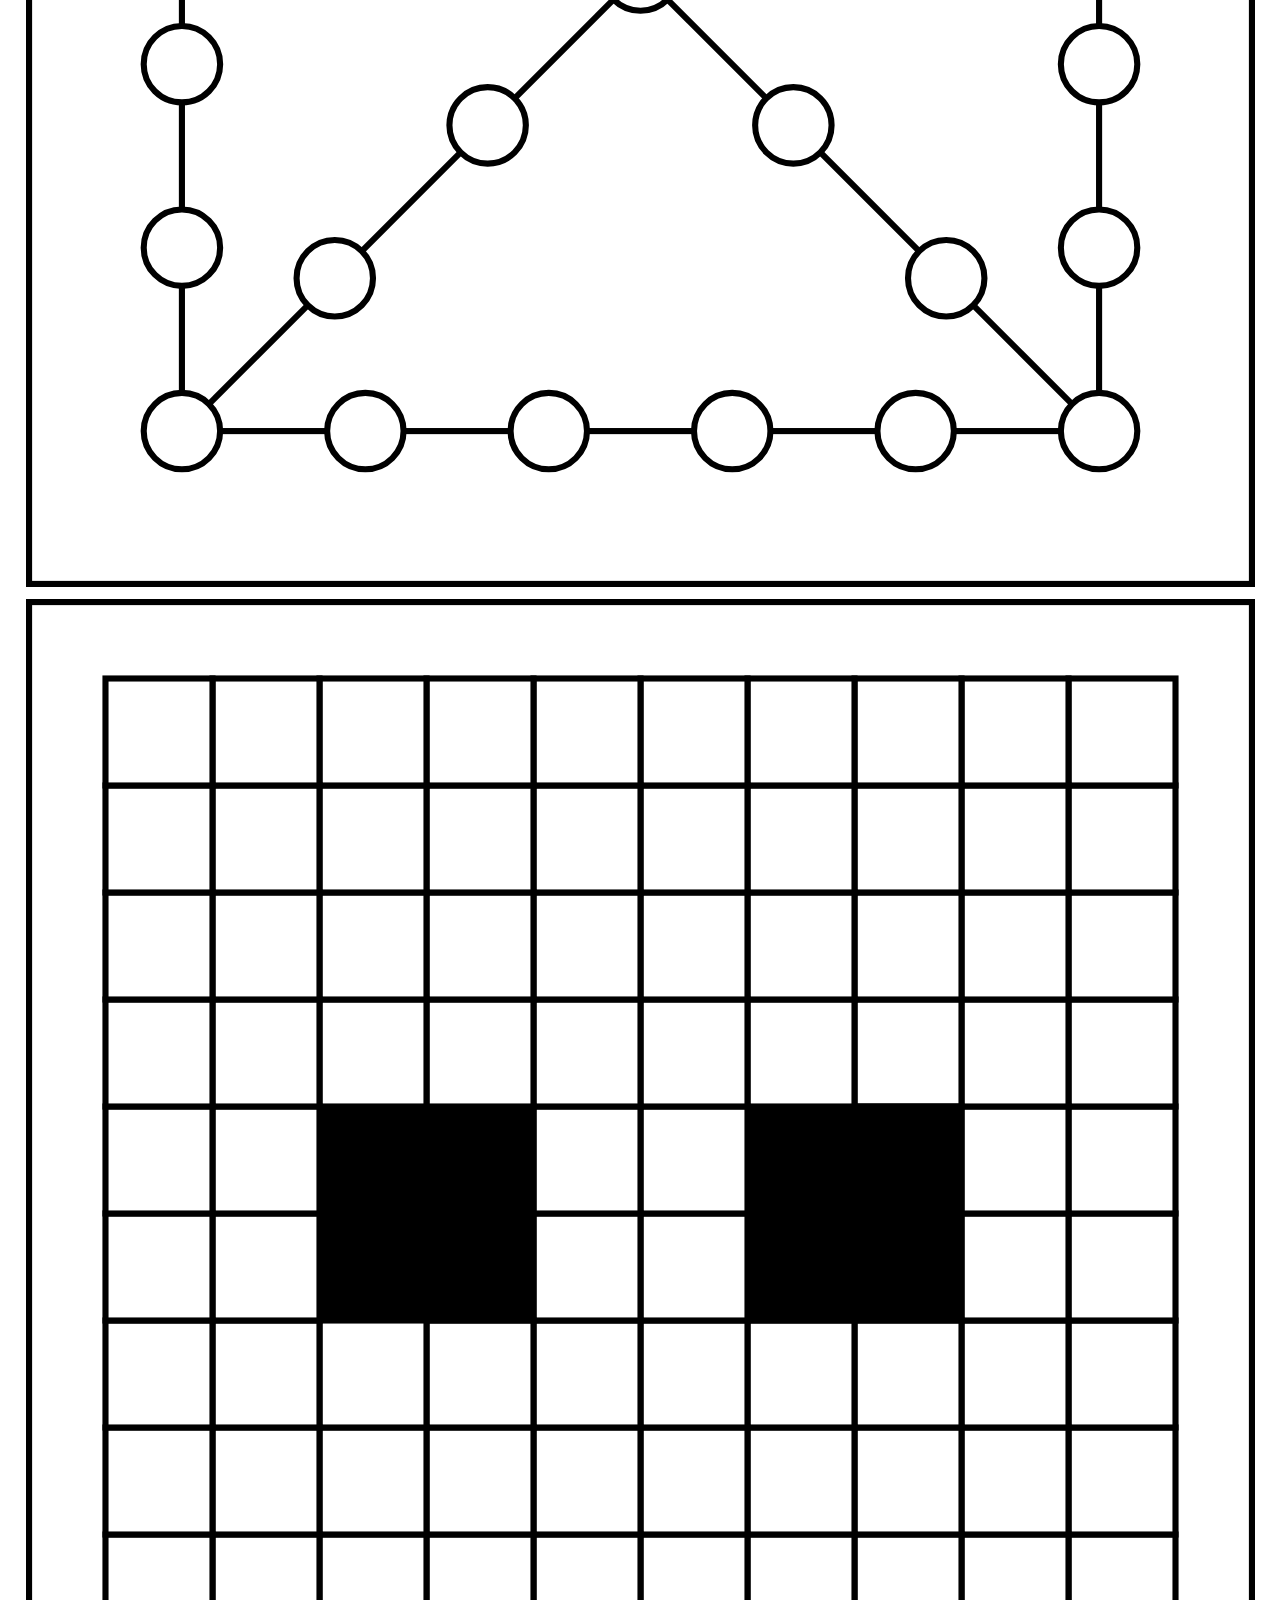
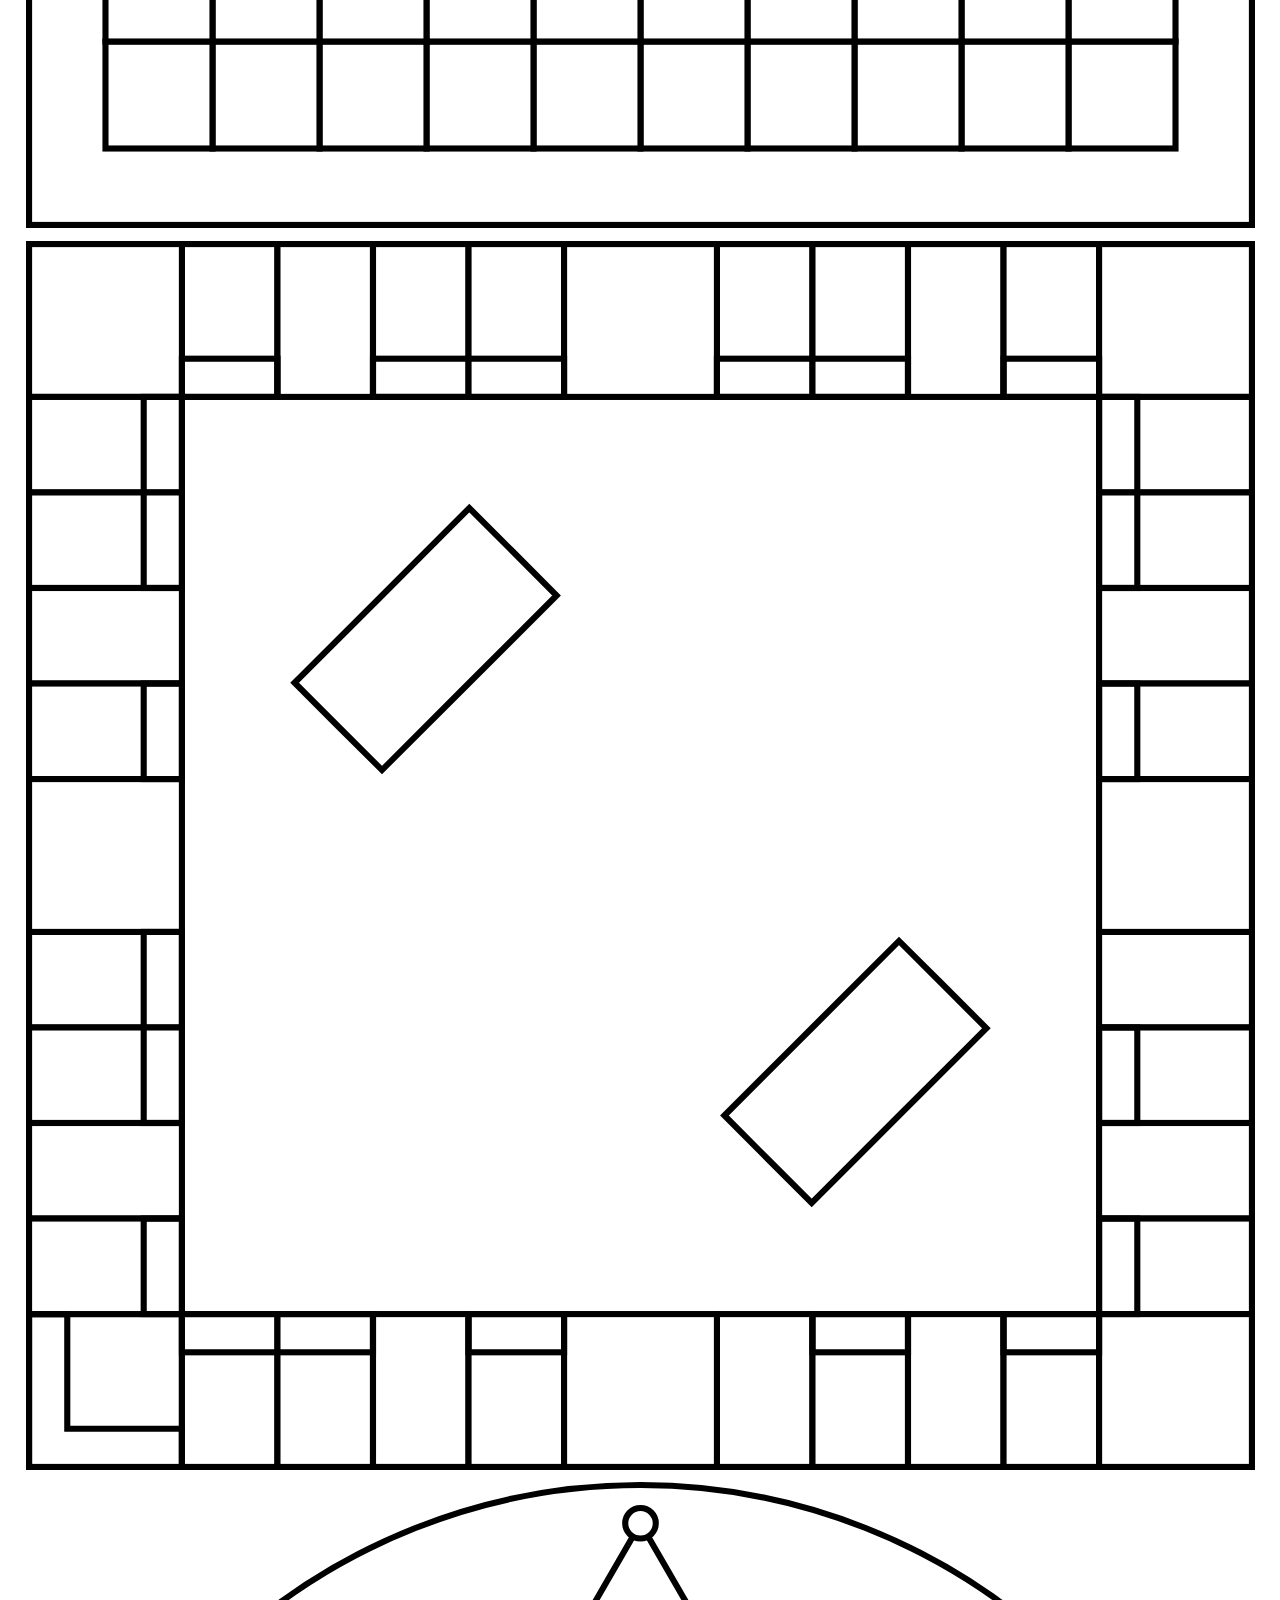
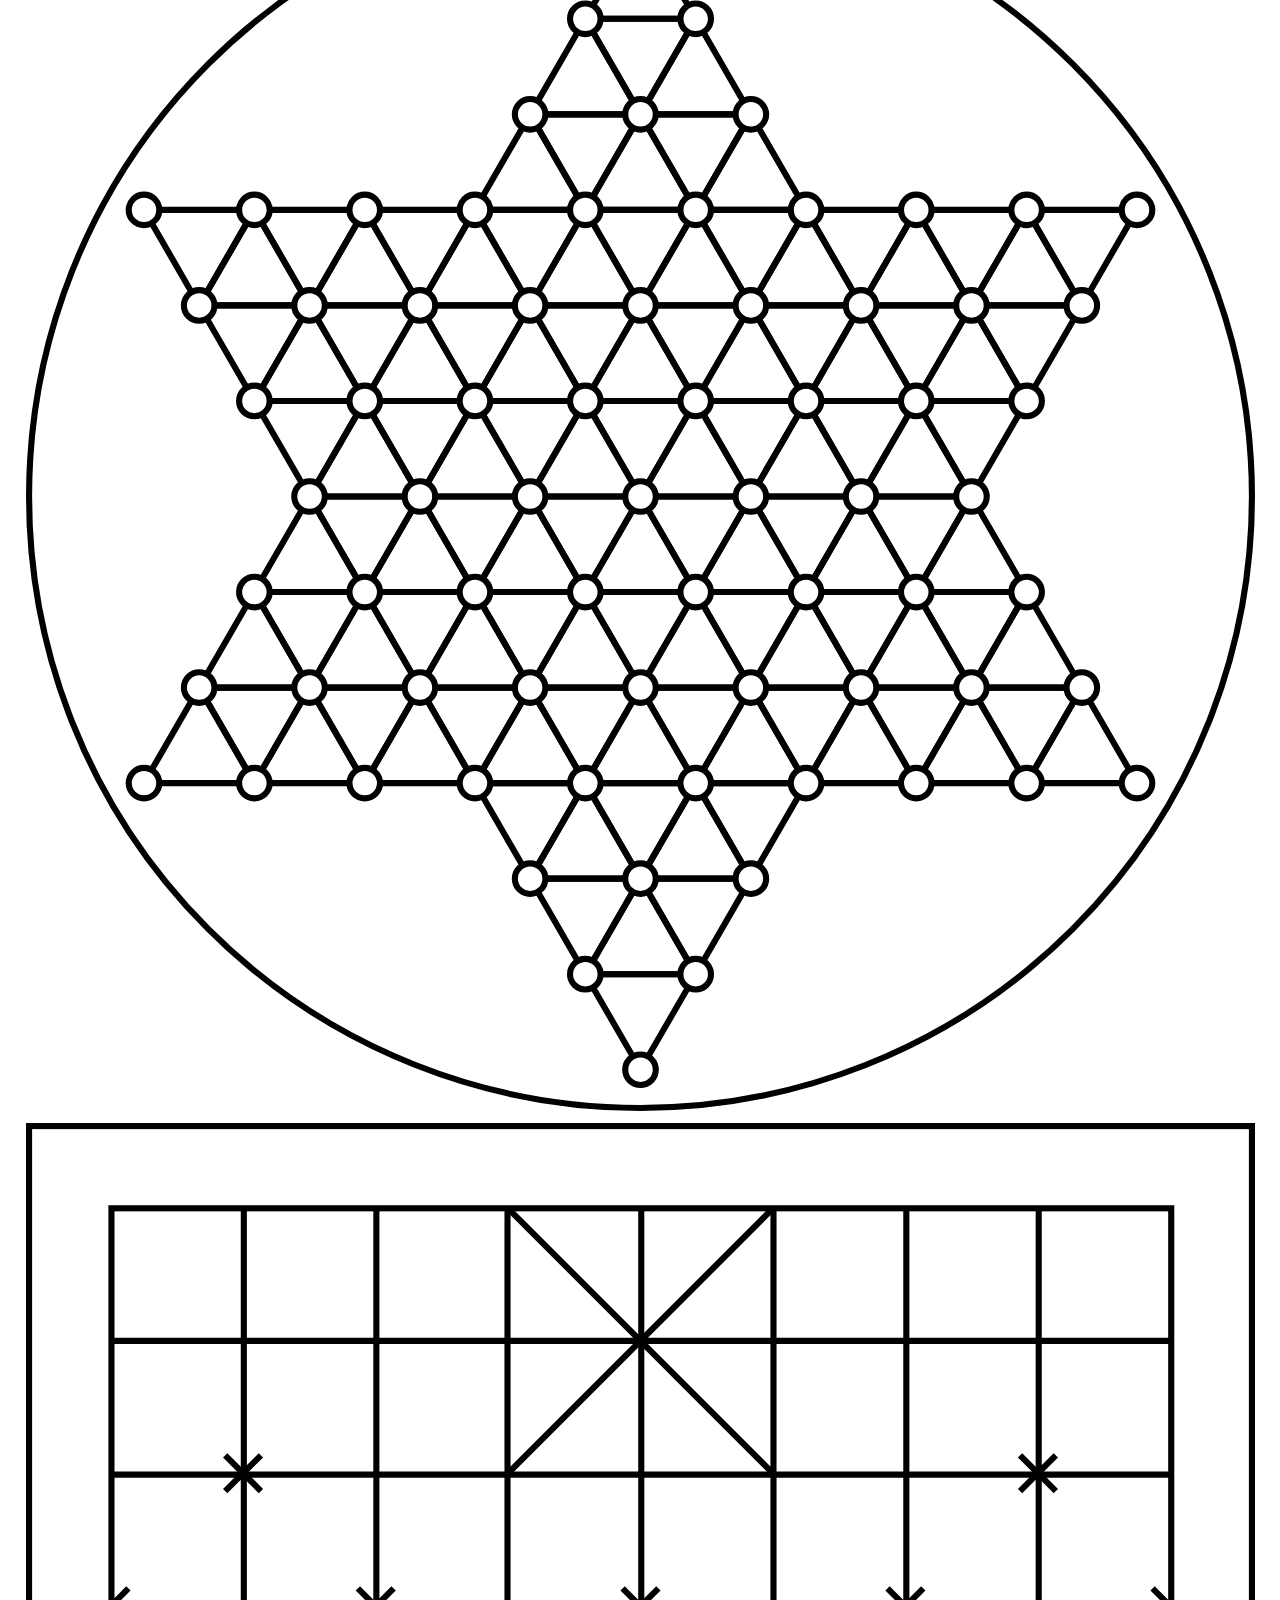
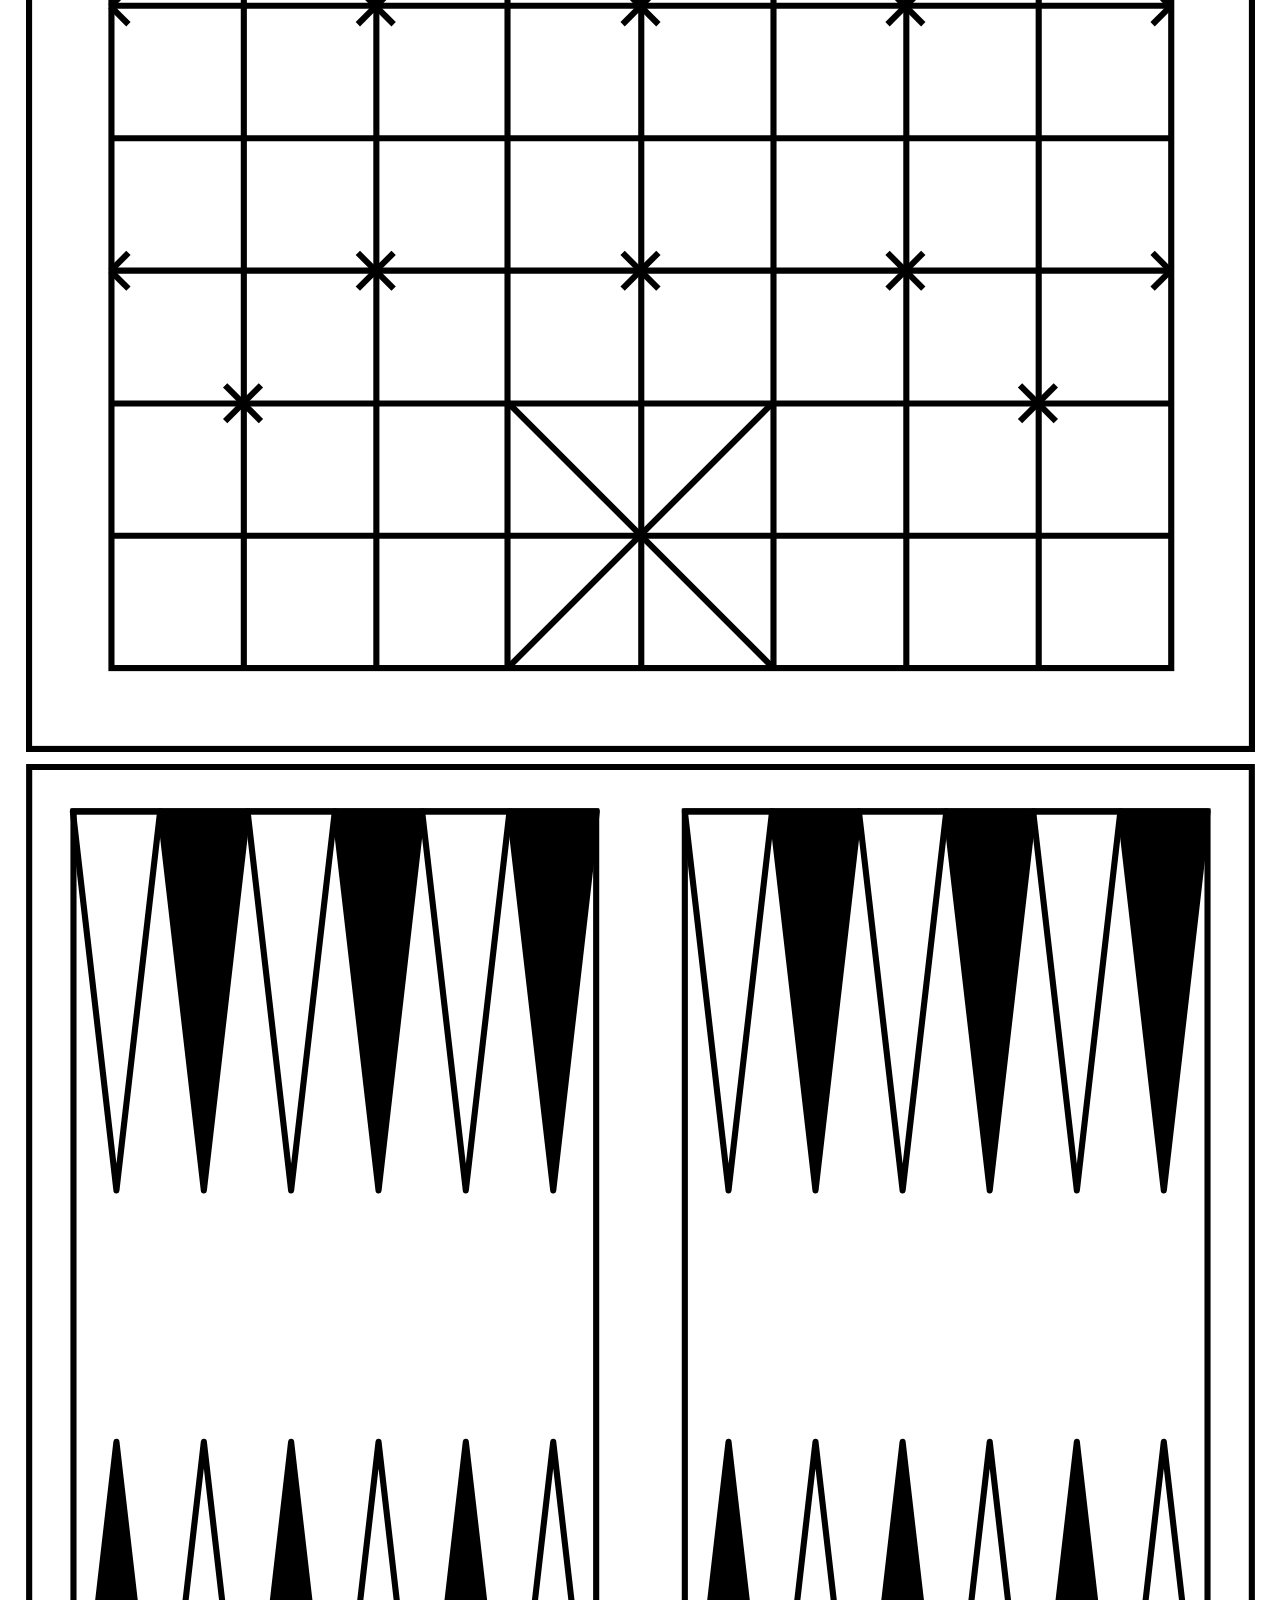
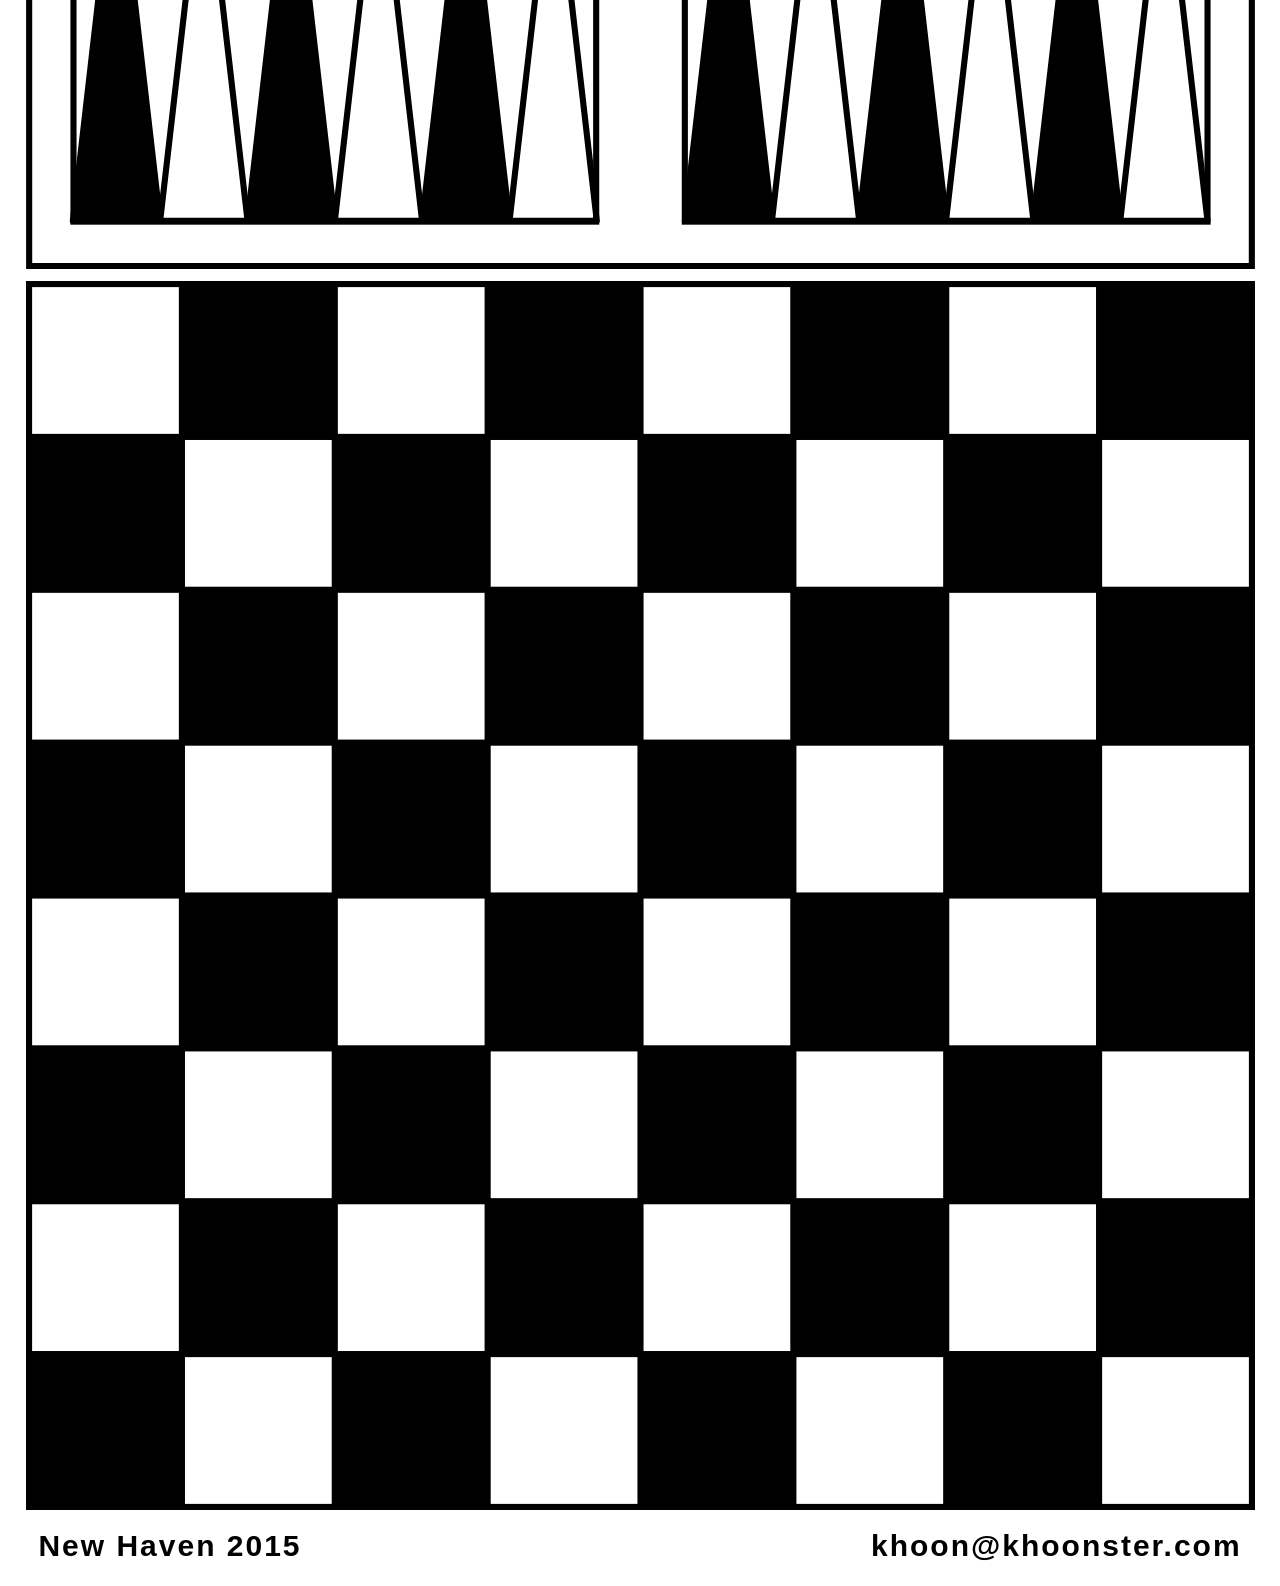
==== commit ca4d033f: "Update index.html" ====
--- a/index.html
+++ b/index.html
@@ -113,7 +113,7 @@
     </div>
 
     <p id="email"><a href="mailto:khoon@khoonster.com">khoon@khoonster.com</a></p>
-    <p id="year">2015 New Haven</p>
+    <p id="year">New Haven 2015</p>
   </div>
 
 
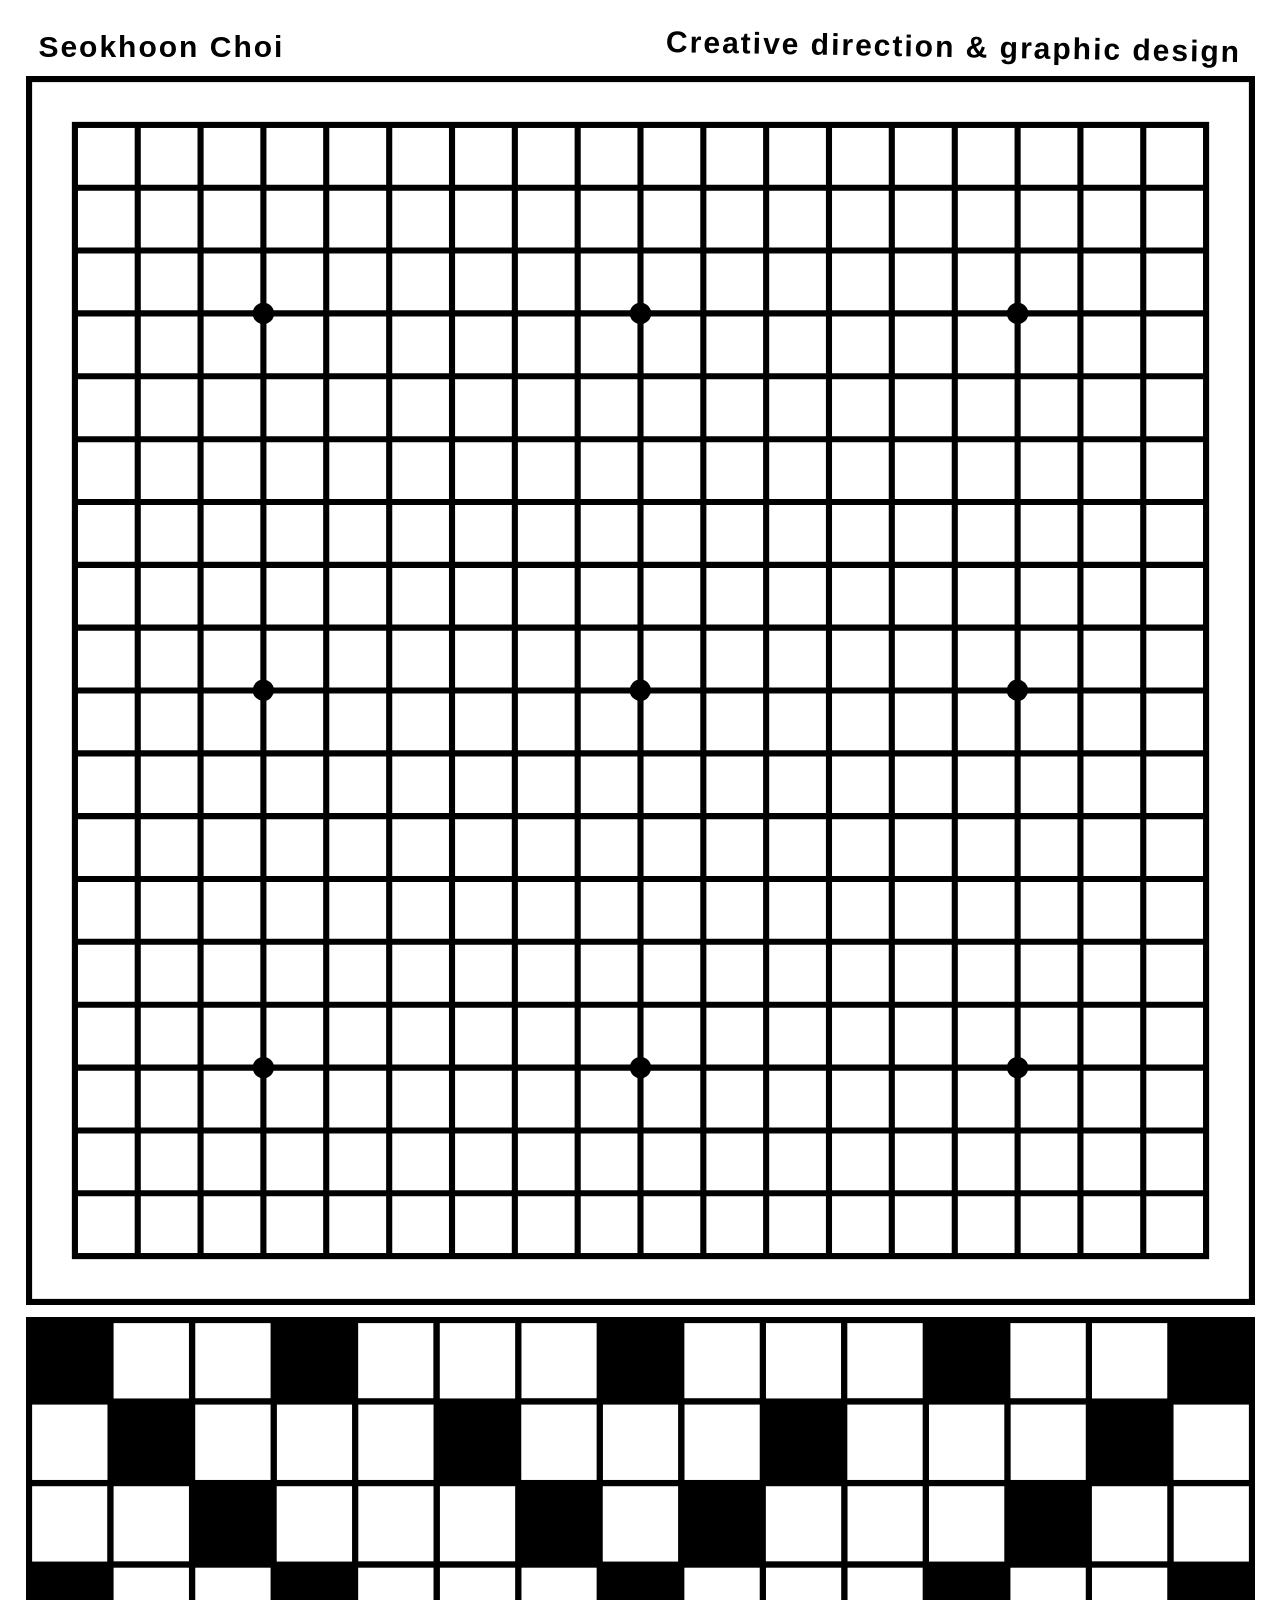
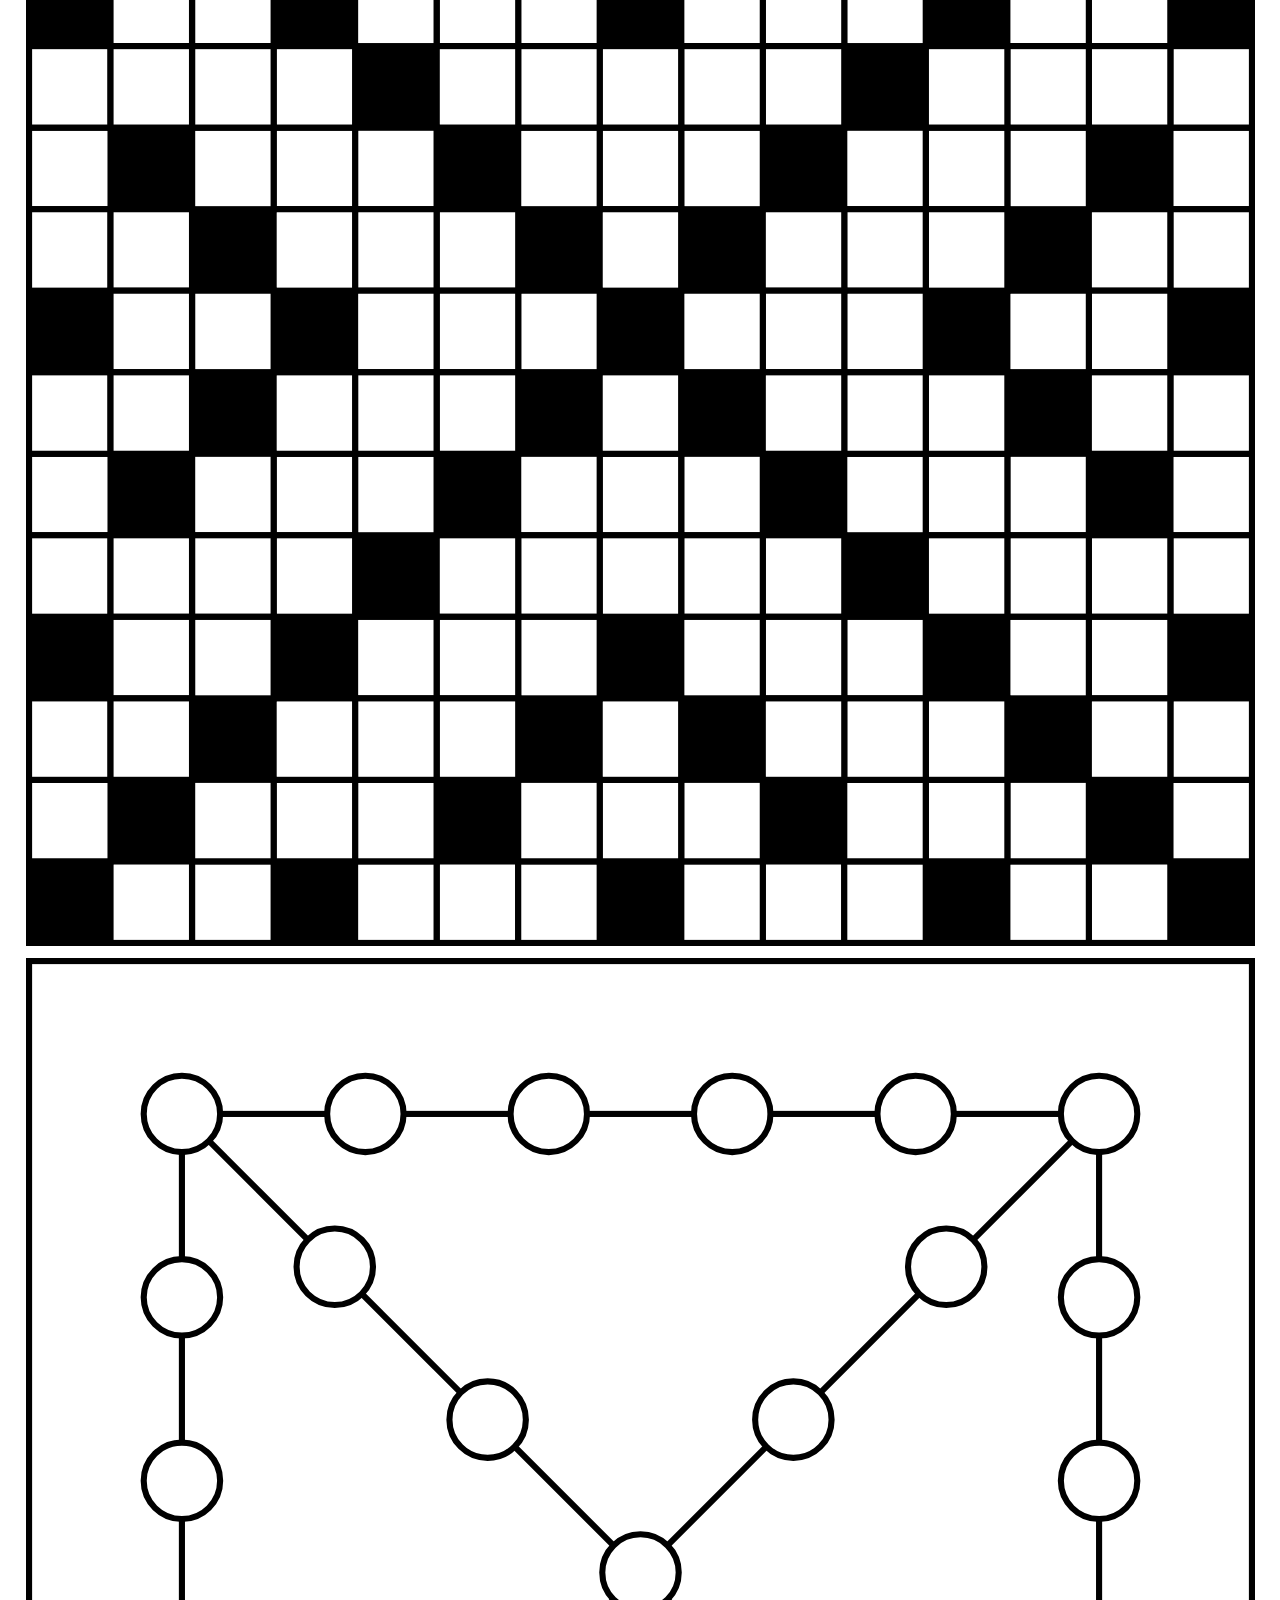
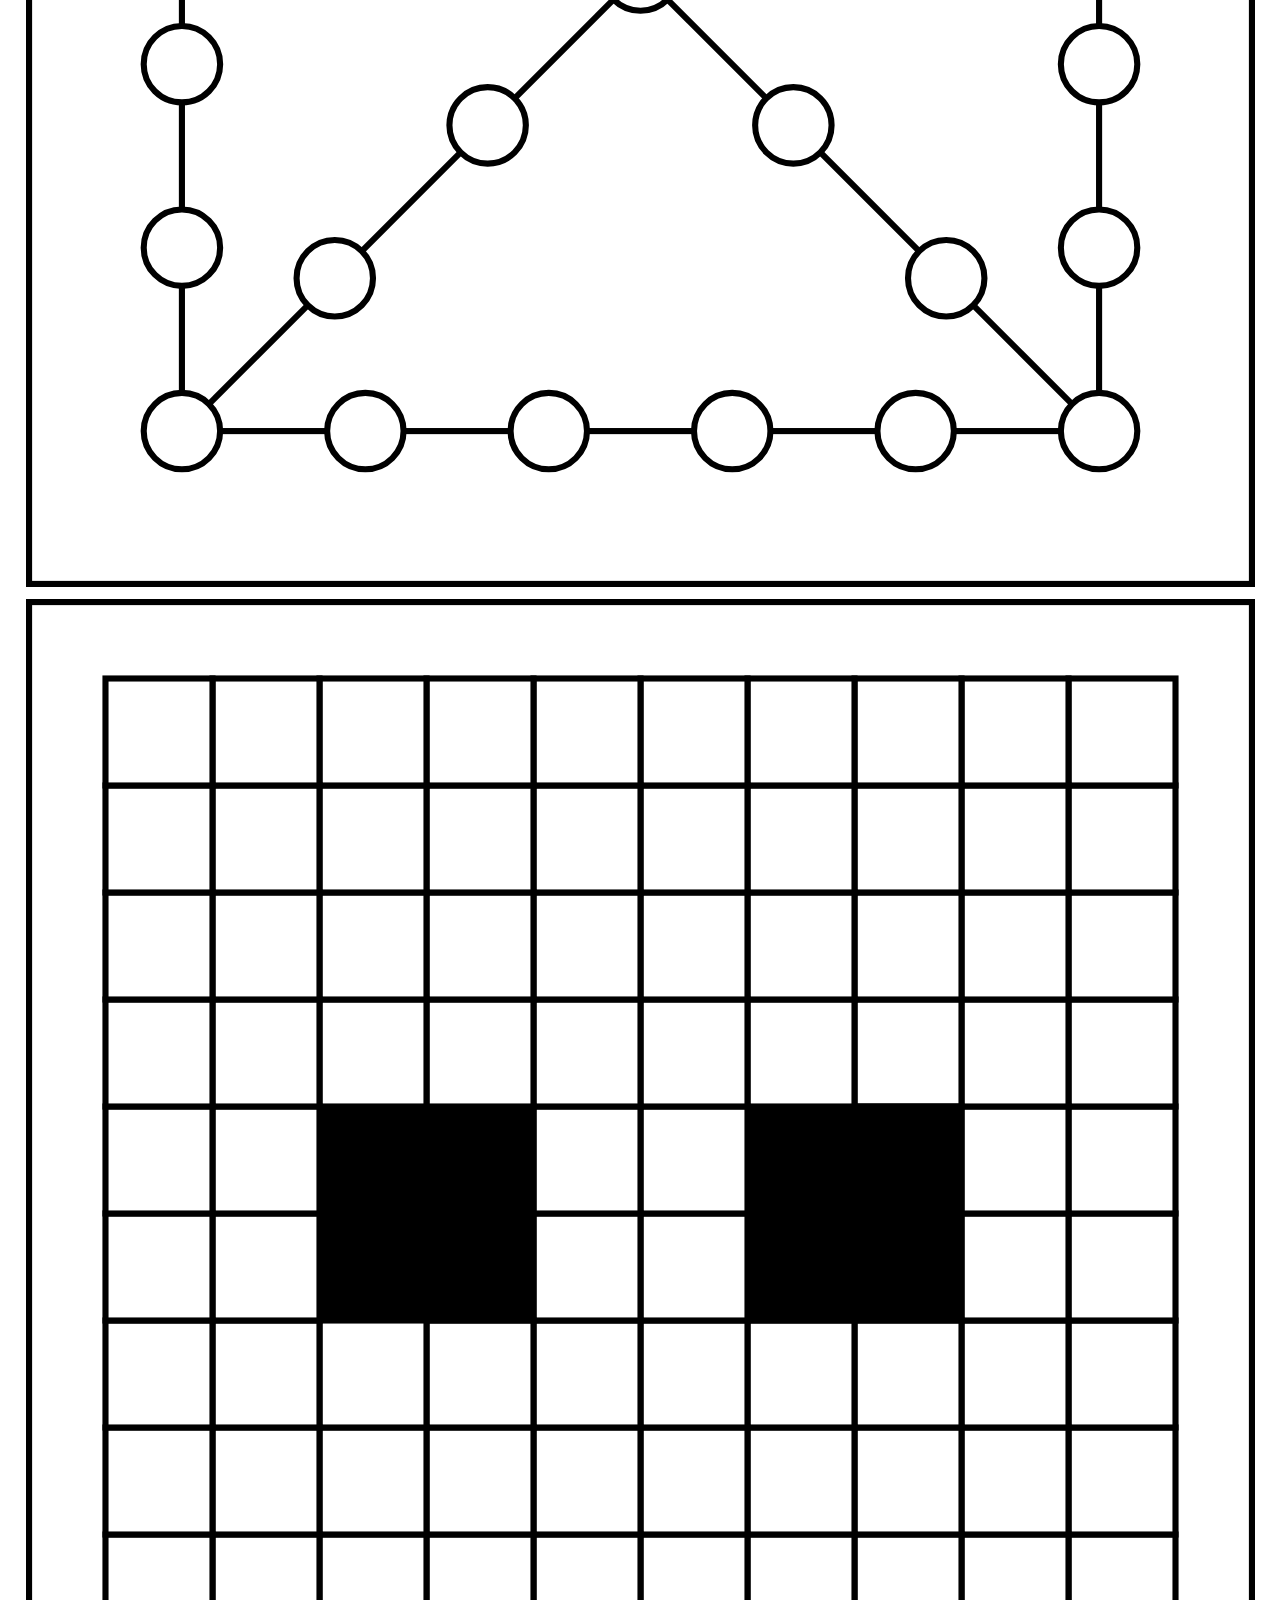
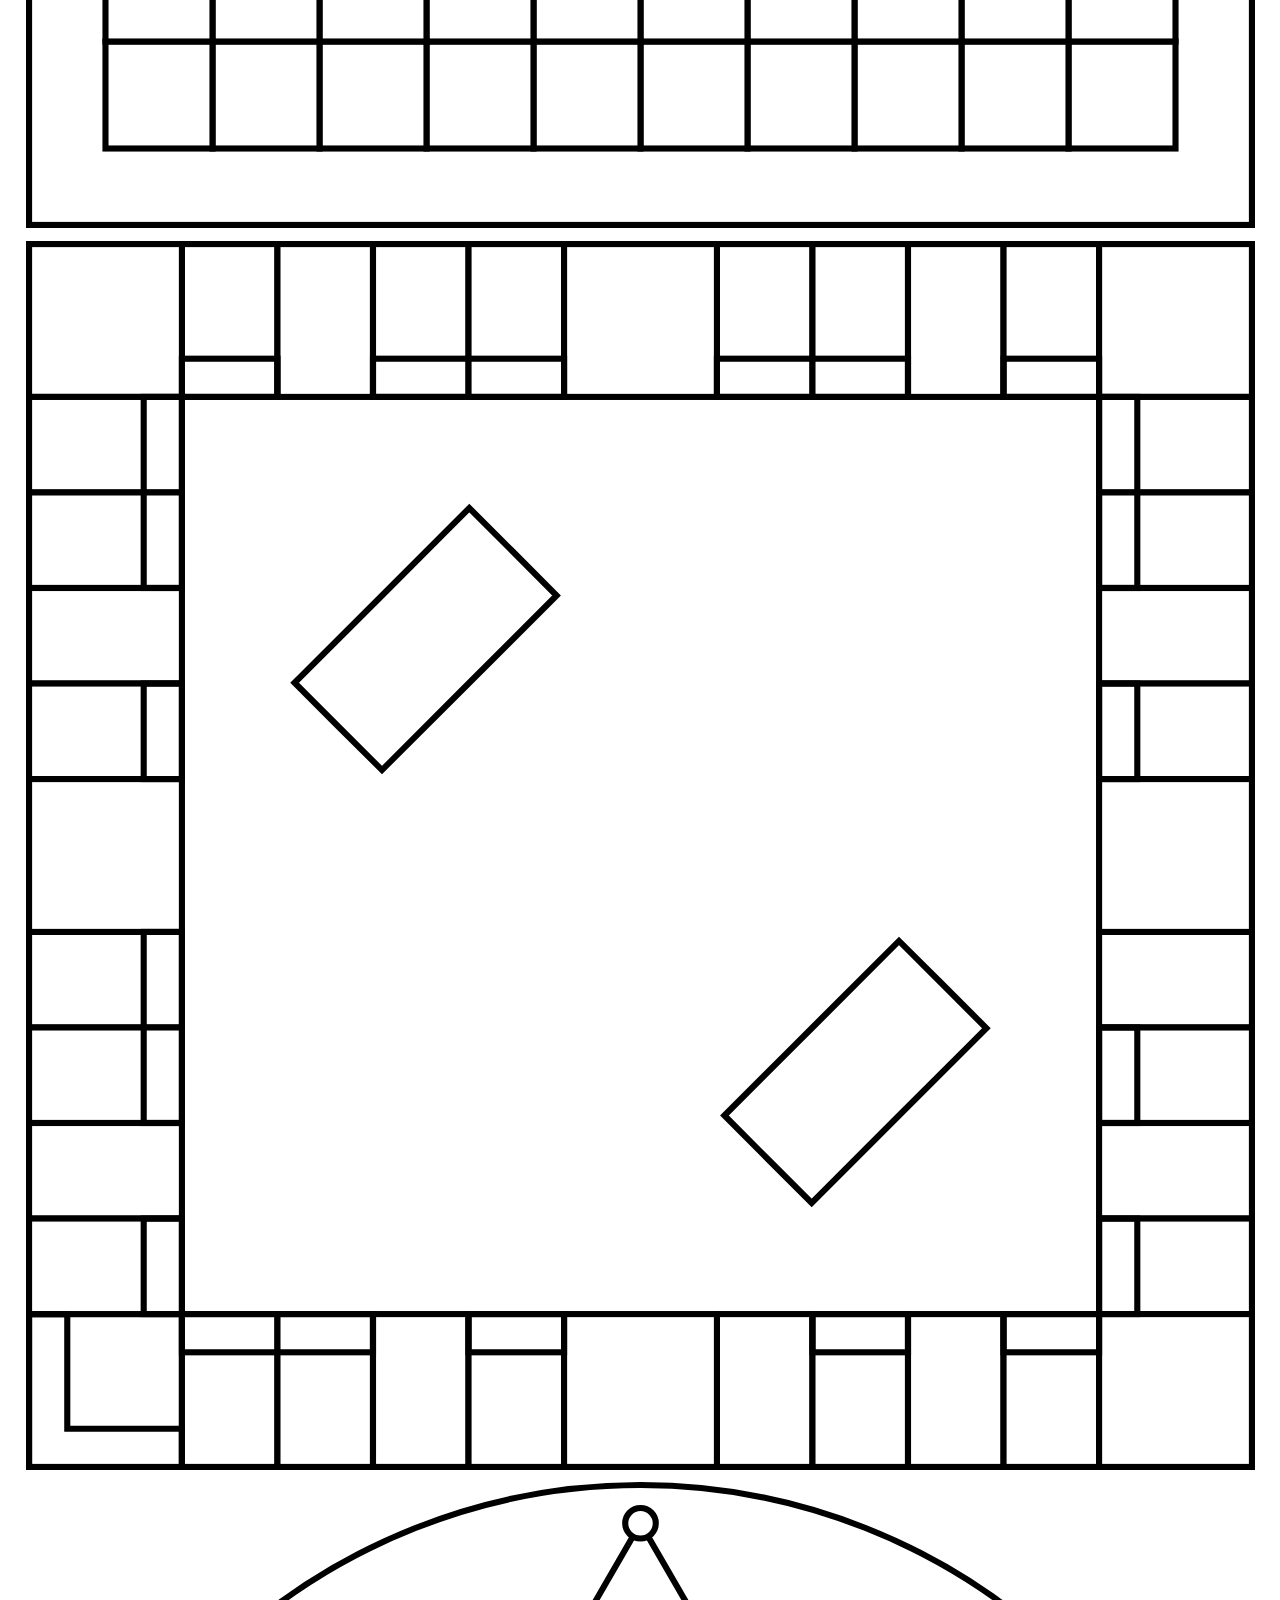
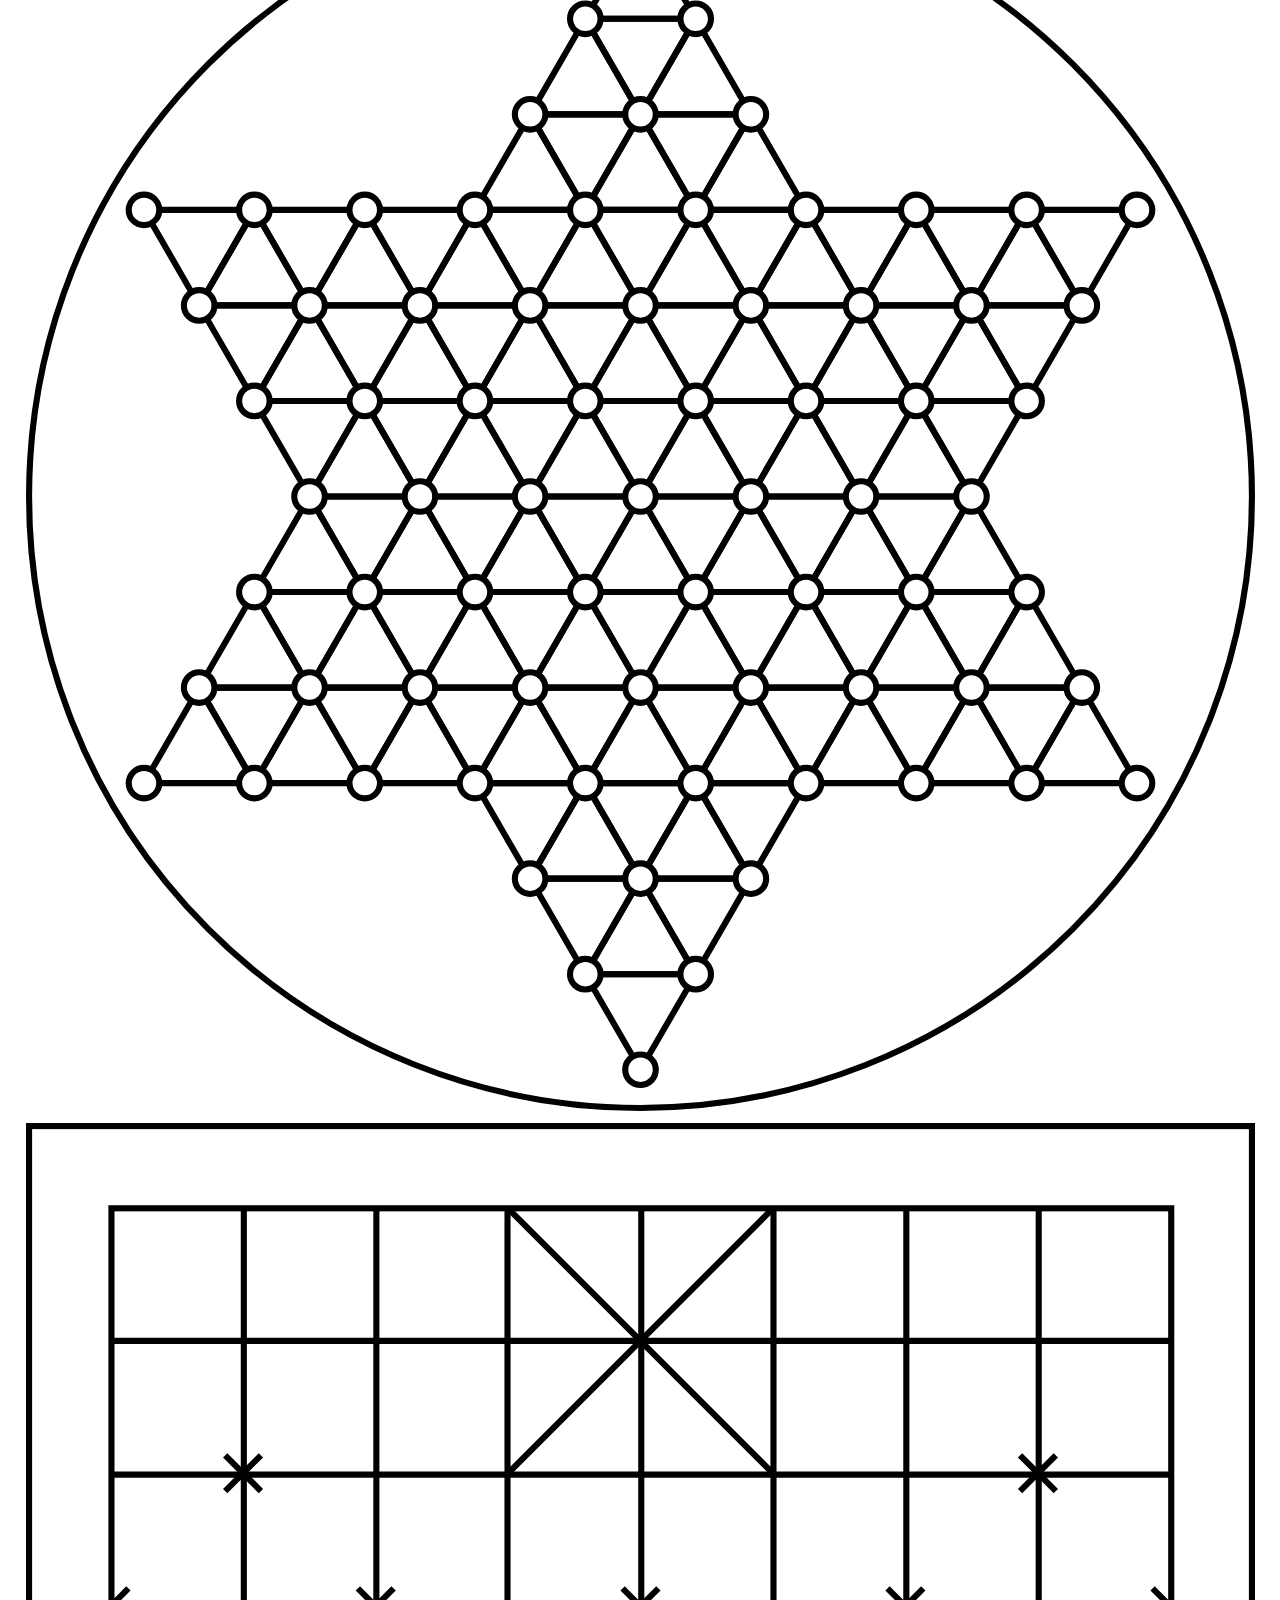
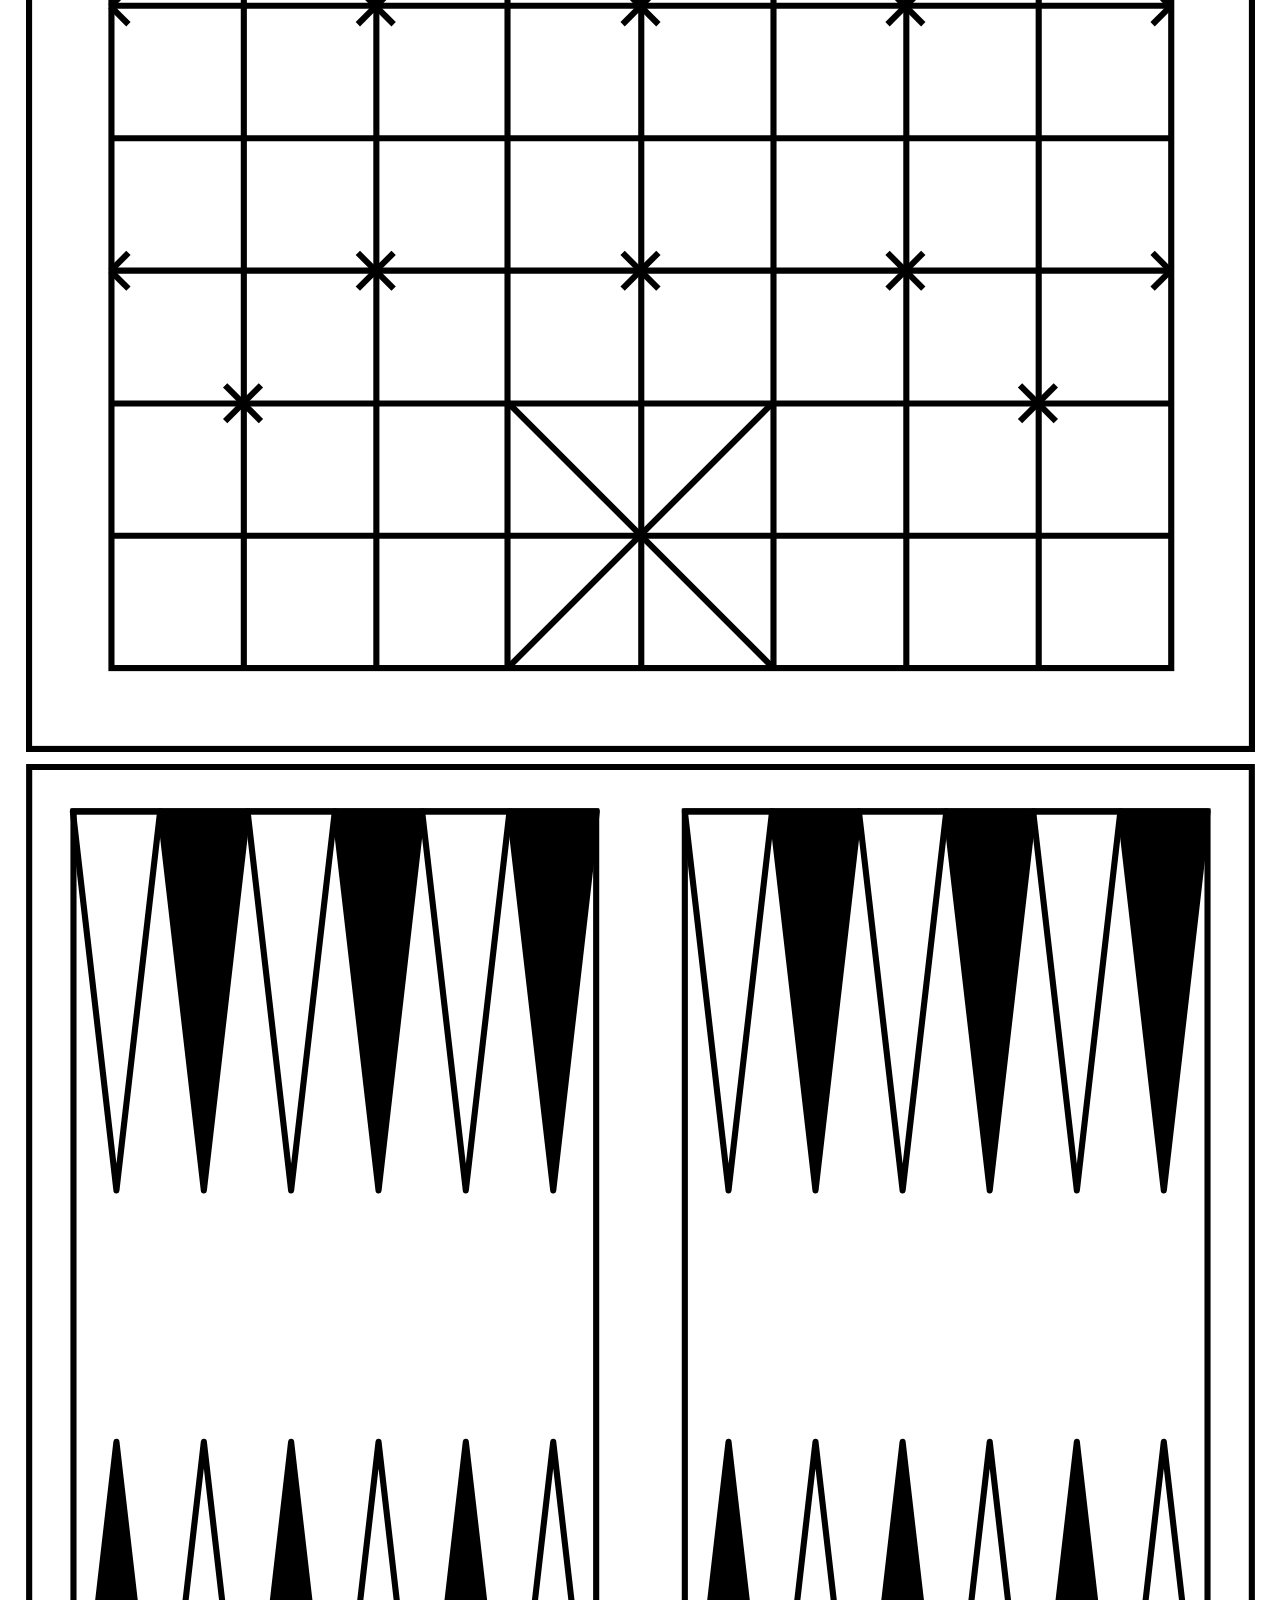
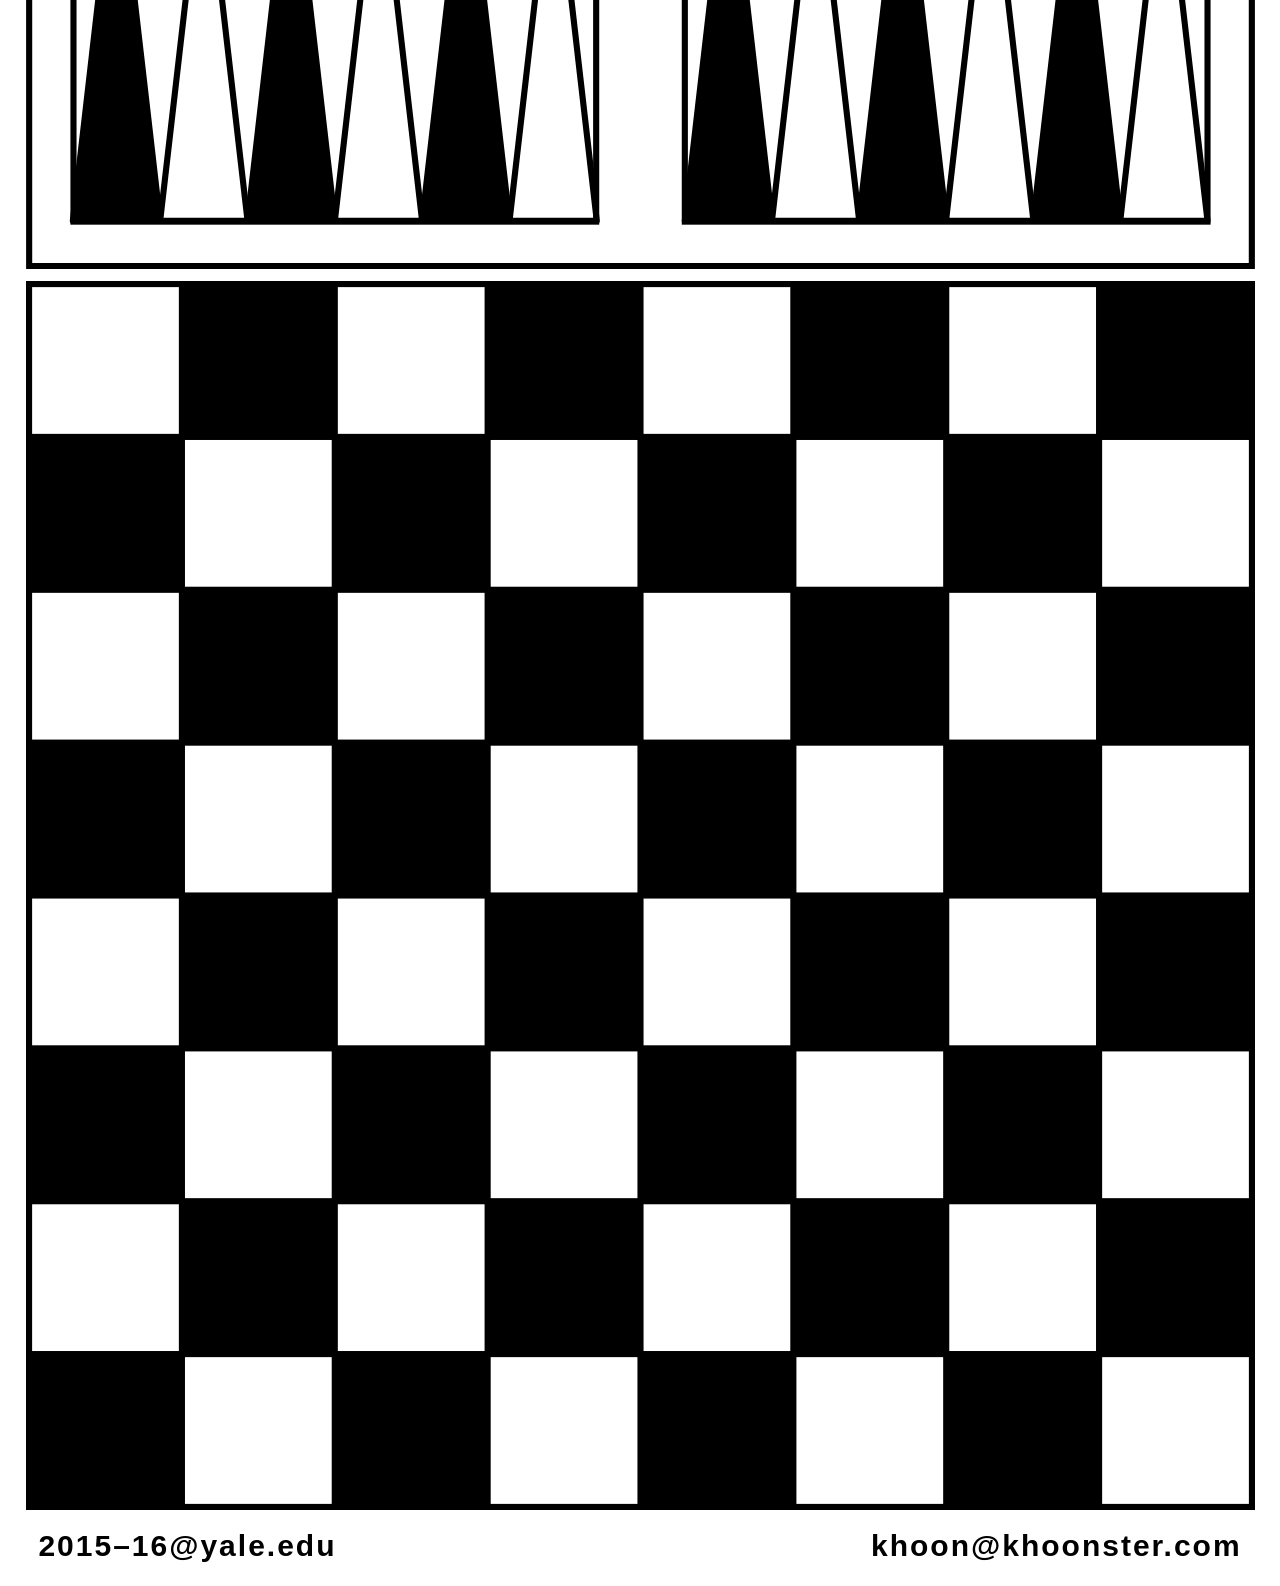
==== commit daecb09a: "Update index.html" ====
--- a/index.html
+++ b/index.html
@@ -113,7 +113,7 @@
     </div>
 
     <p id="email"><a href="mailto:khoon@khoonster.com">khoon@khoonster.com</a></p>
-    <p id="year">New Haven 2015</p>
+    <p id="year">2015&ndash;16@yale.edu</p>
   </div>
 
 
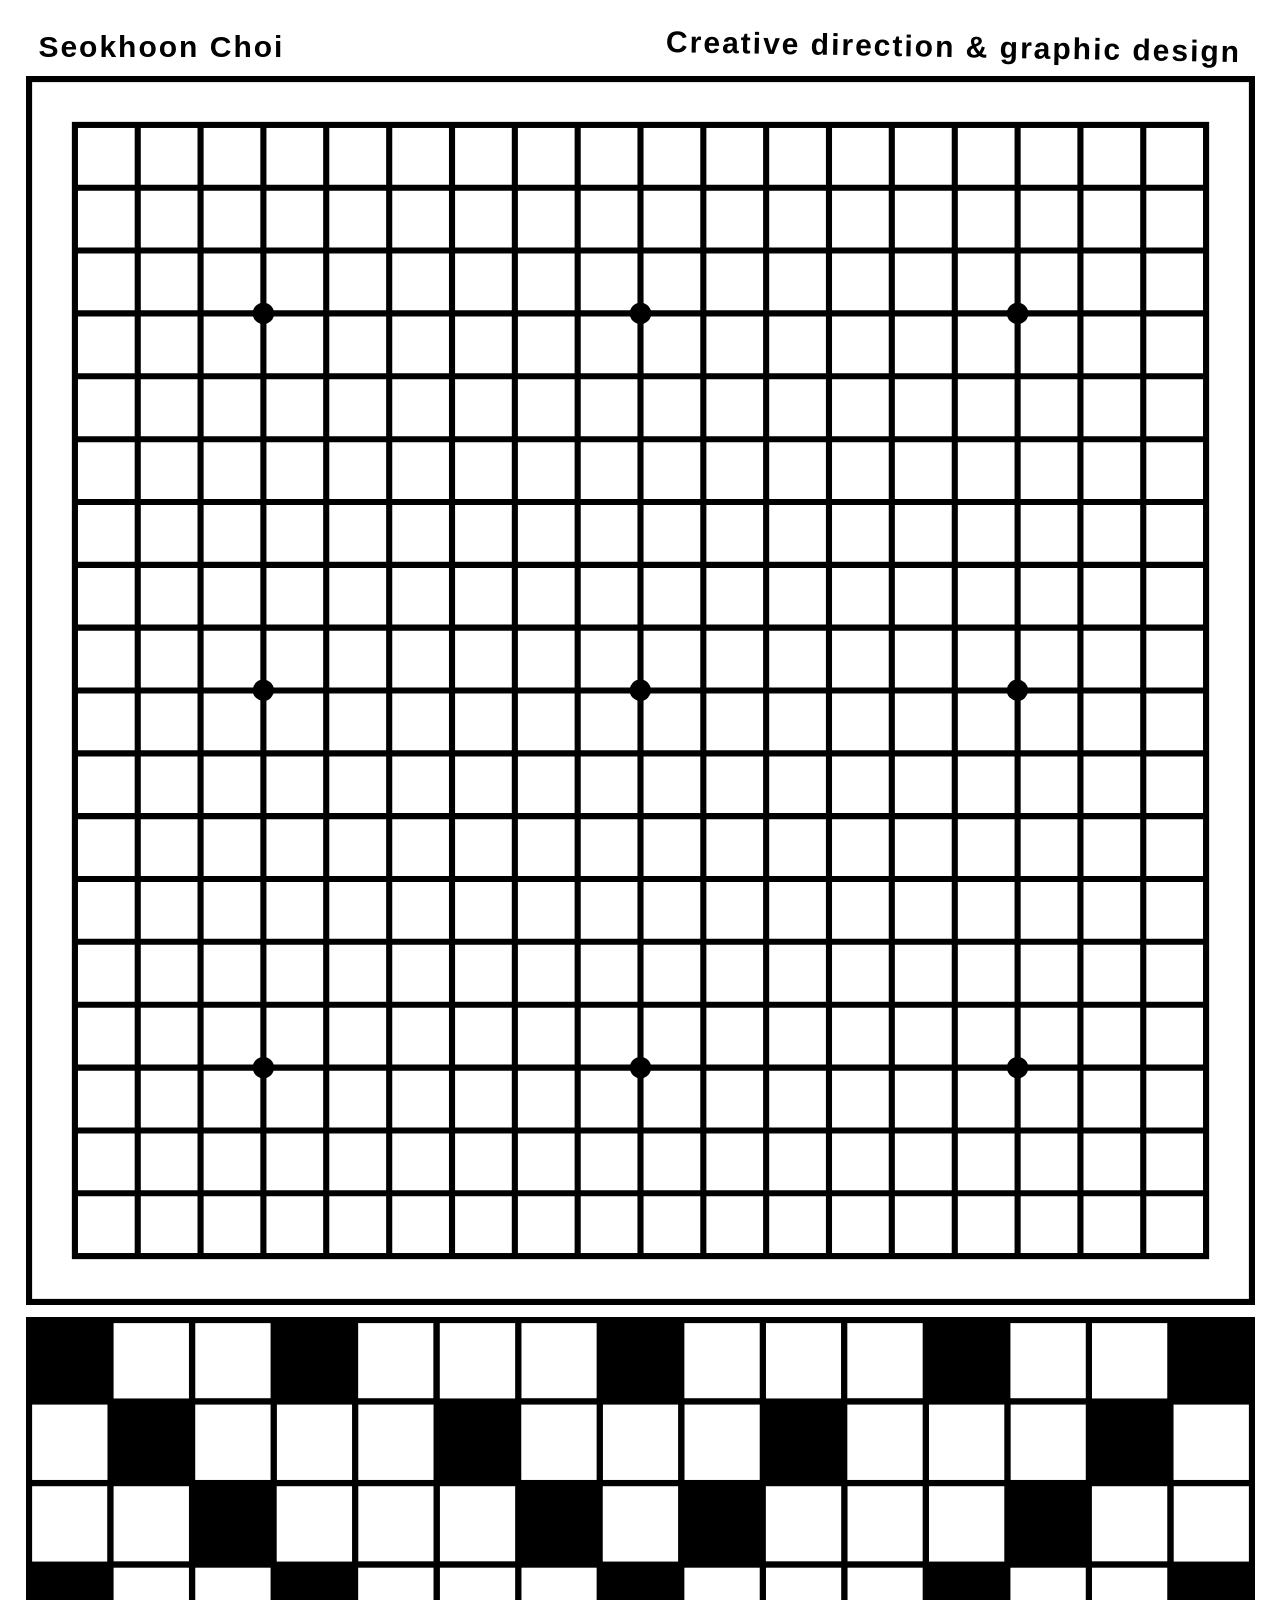
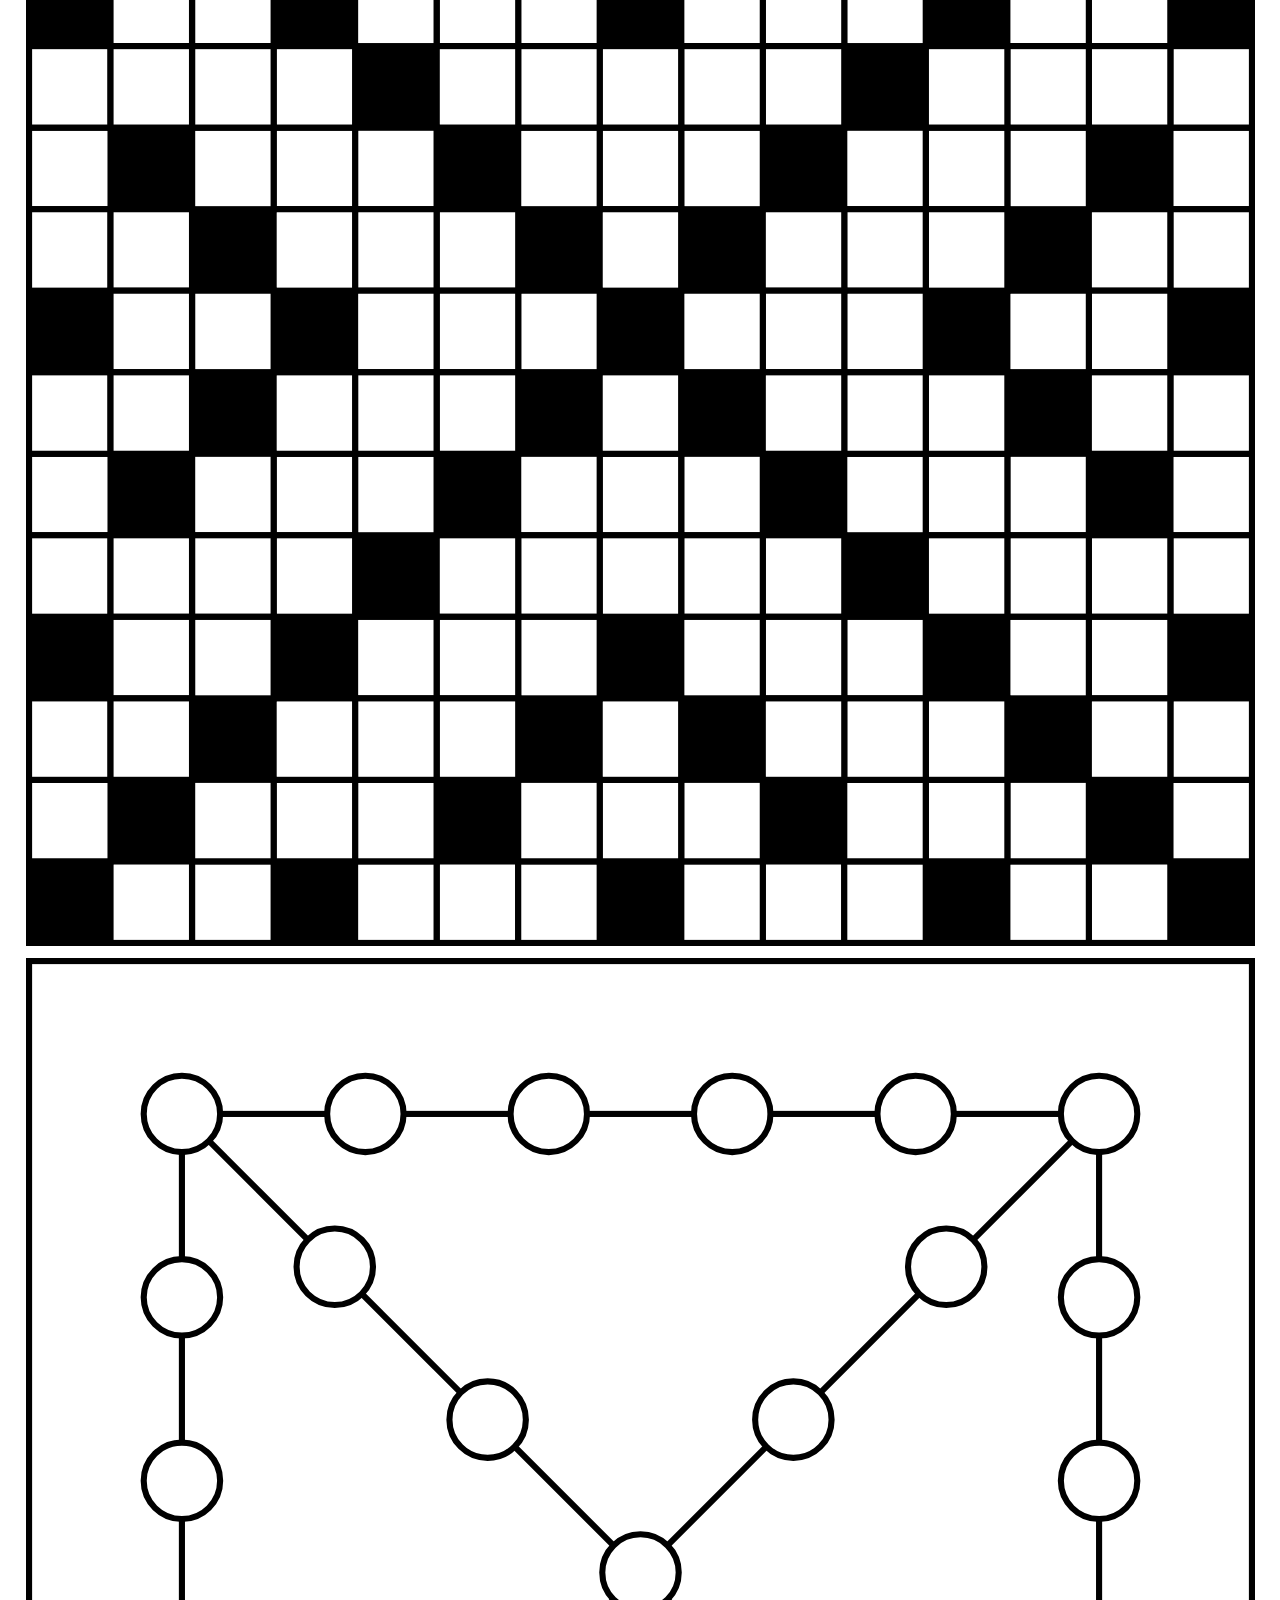
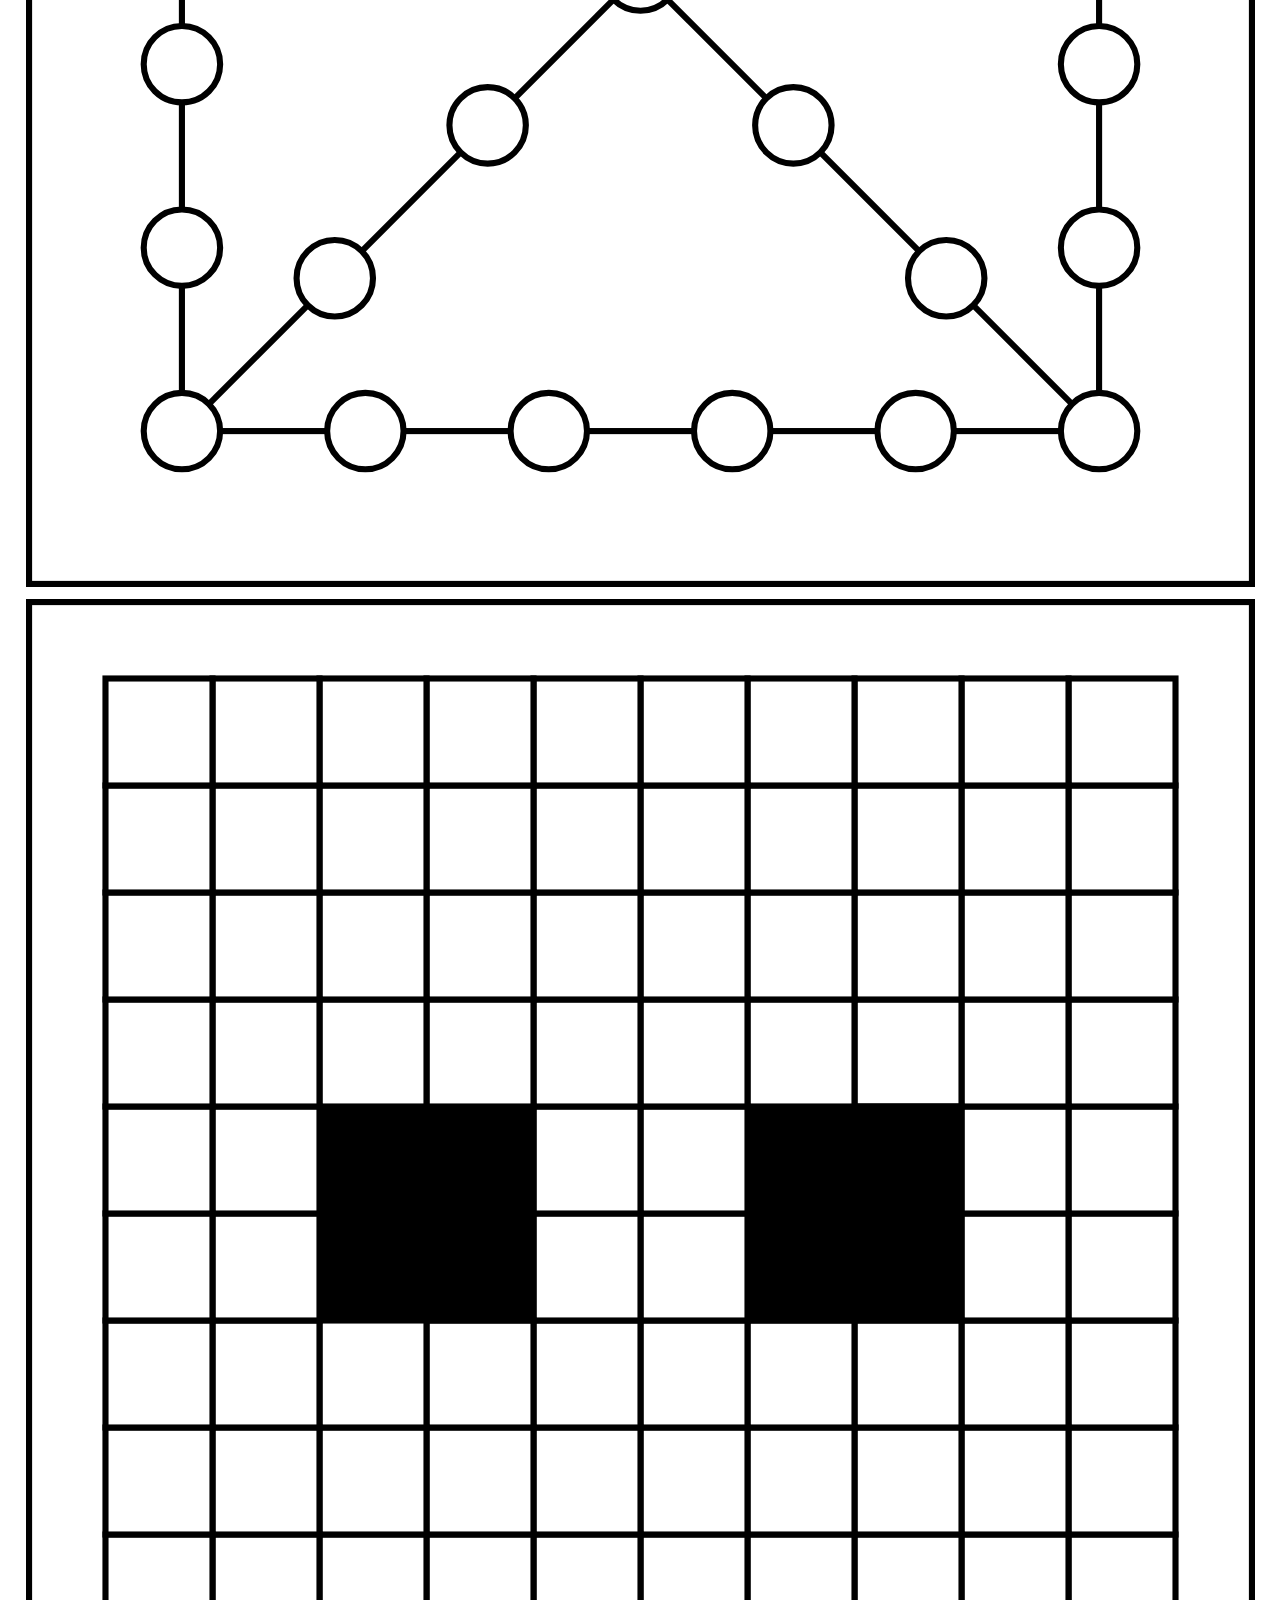
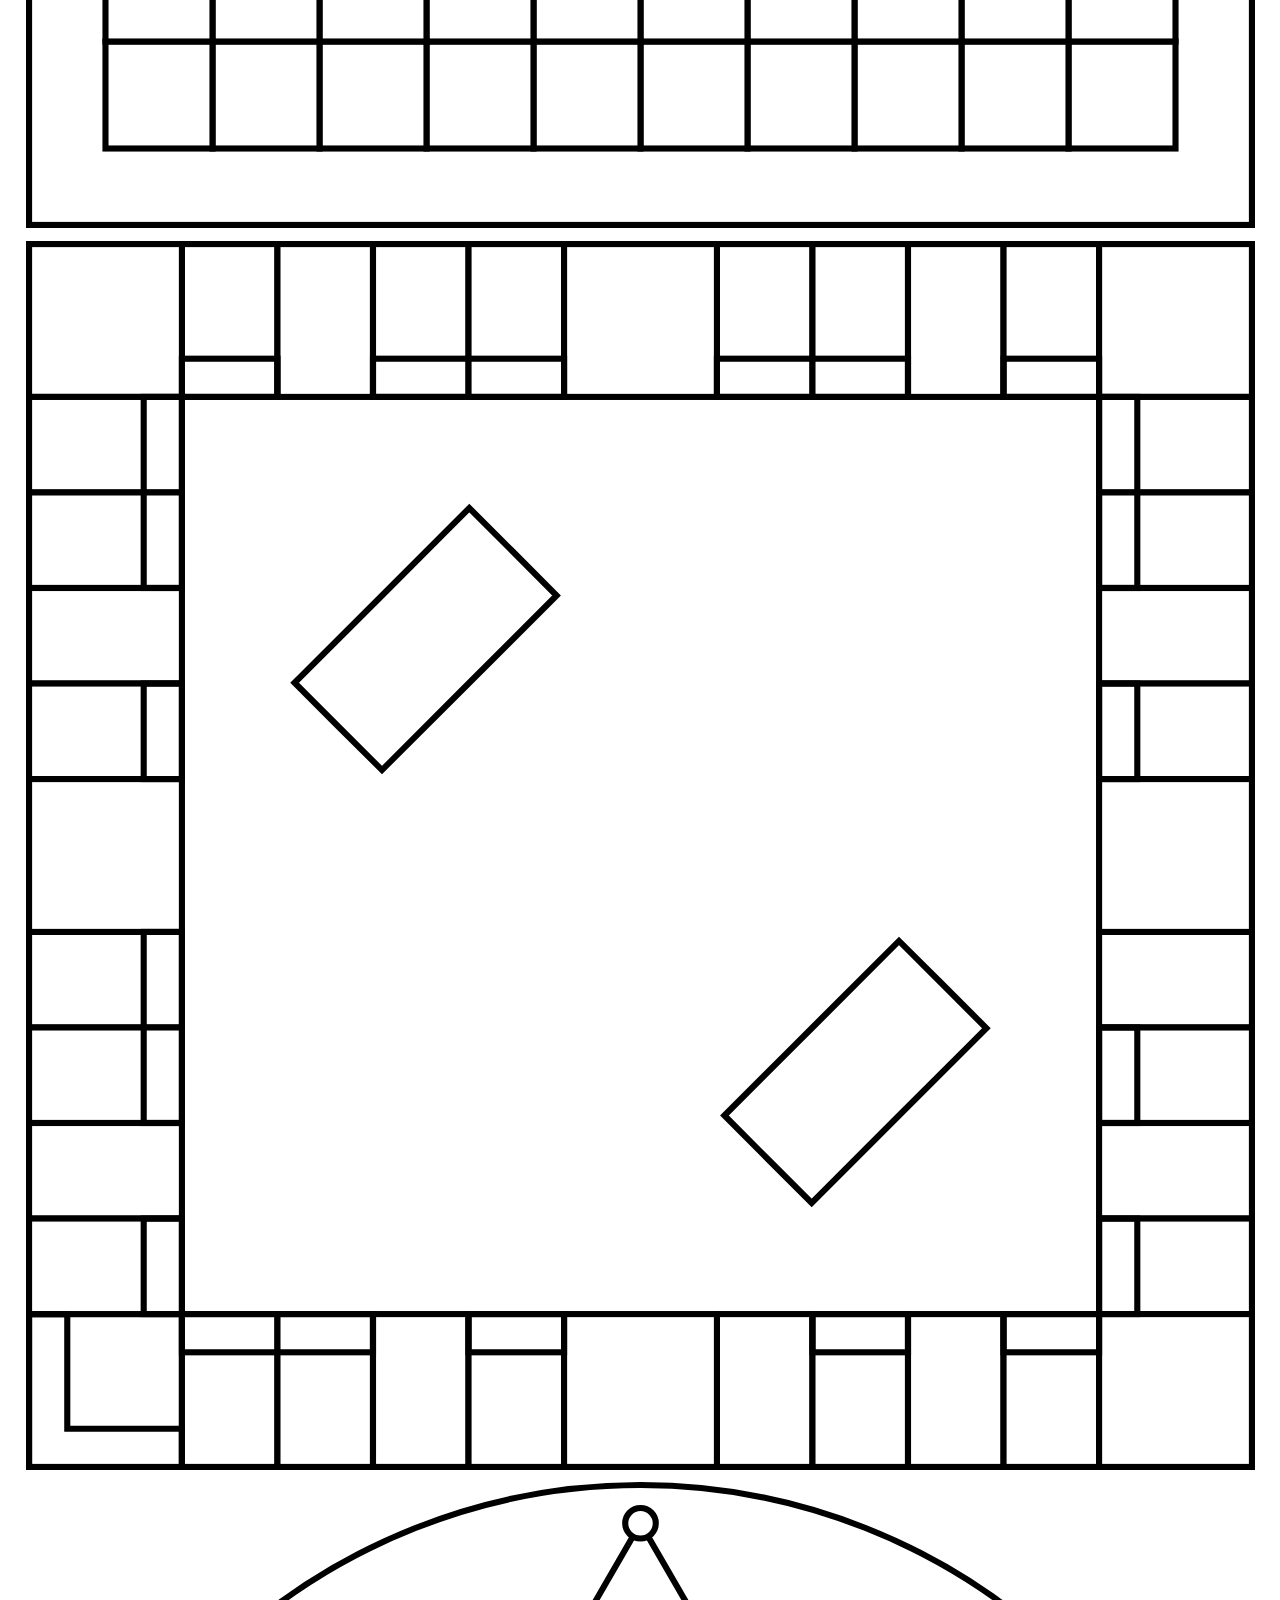
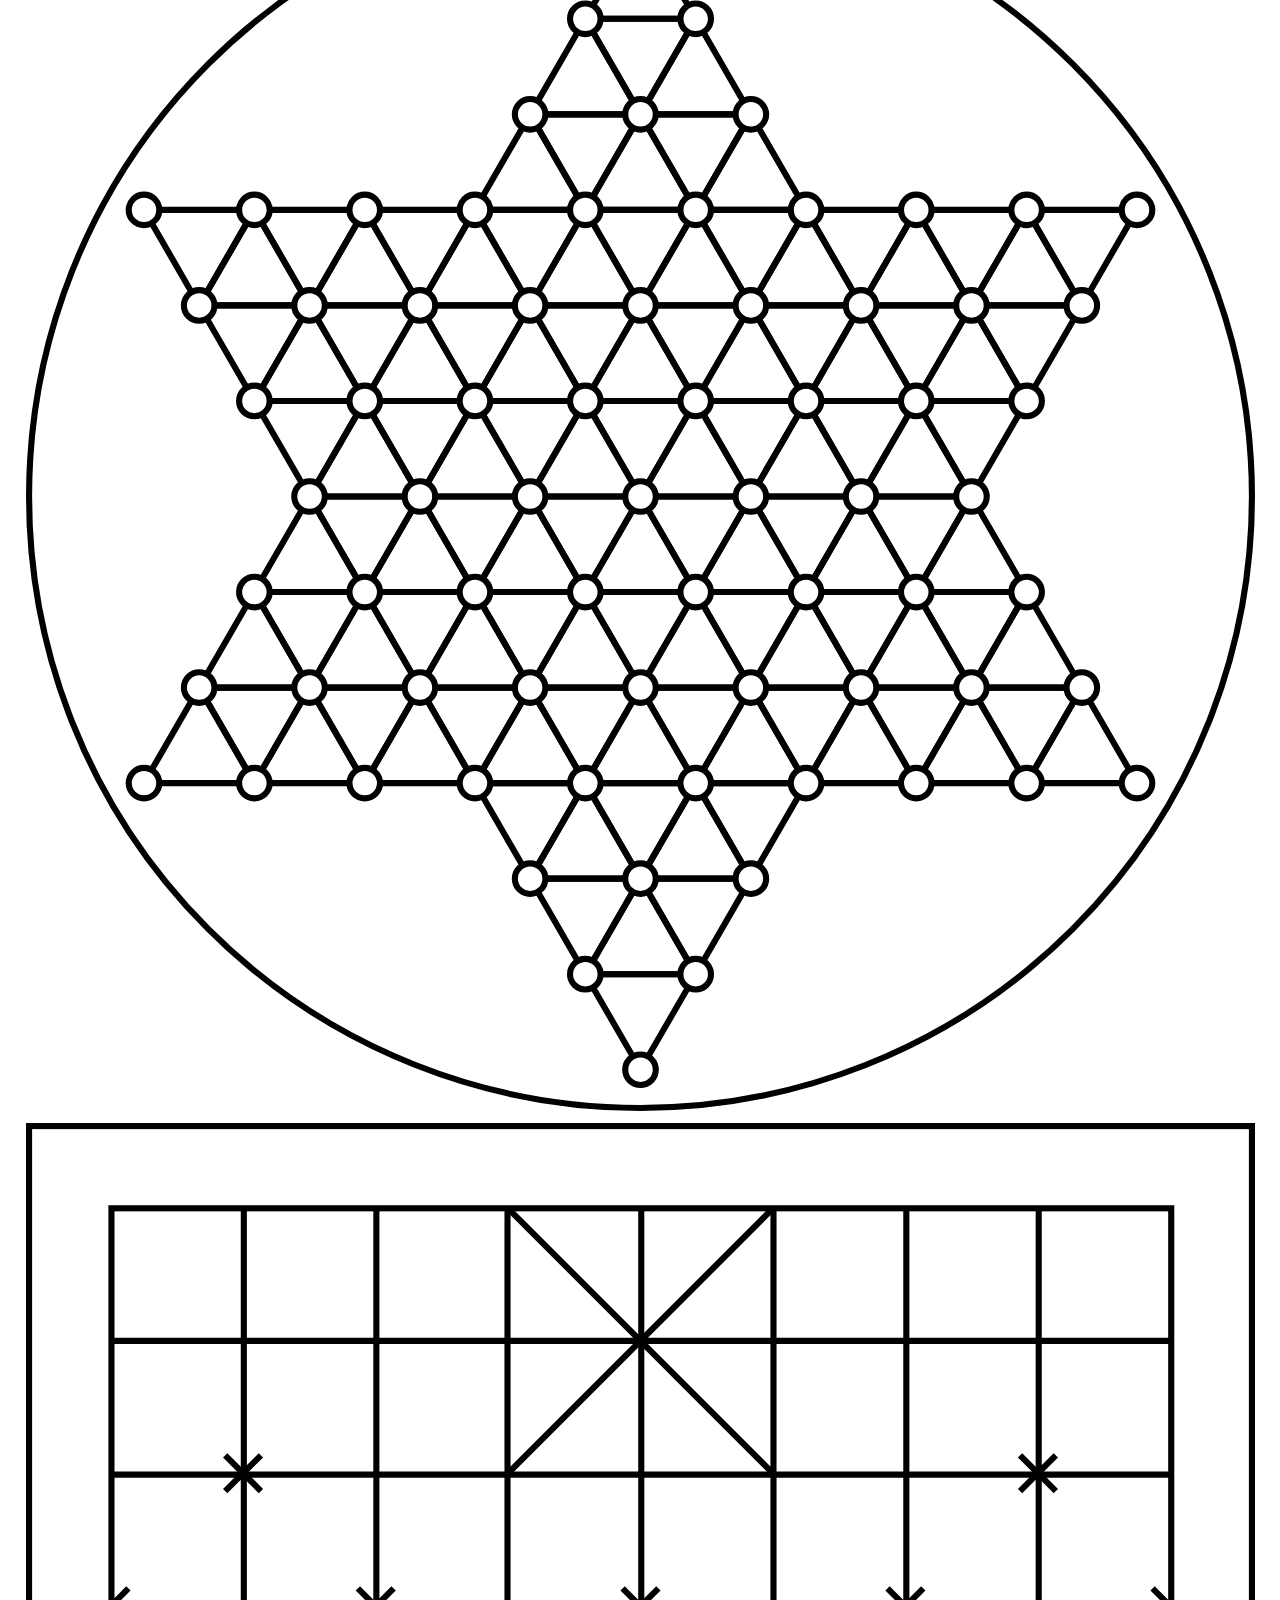
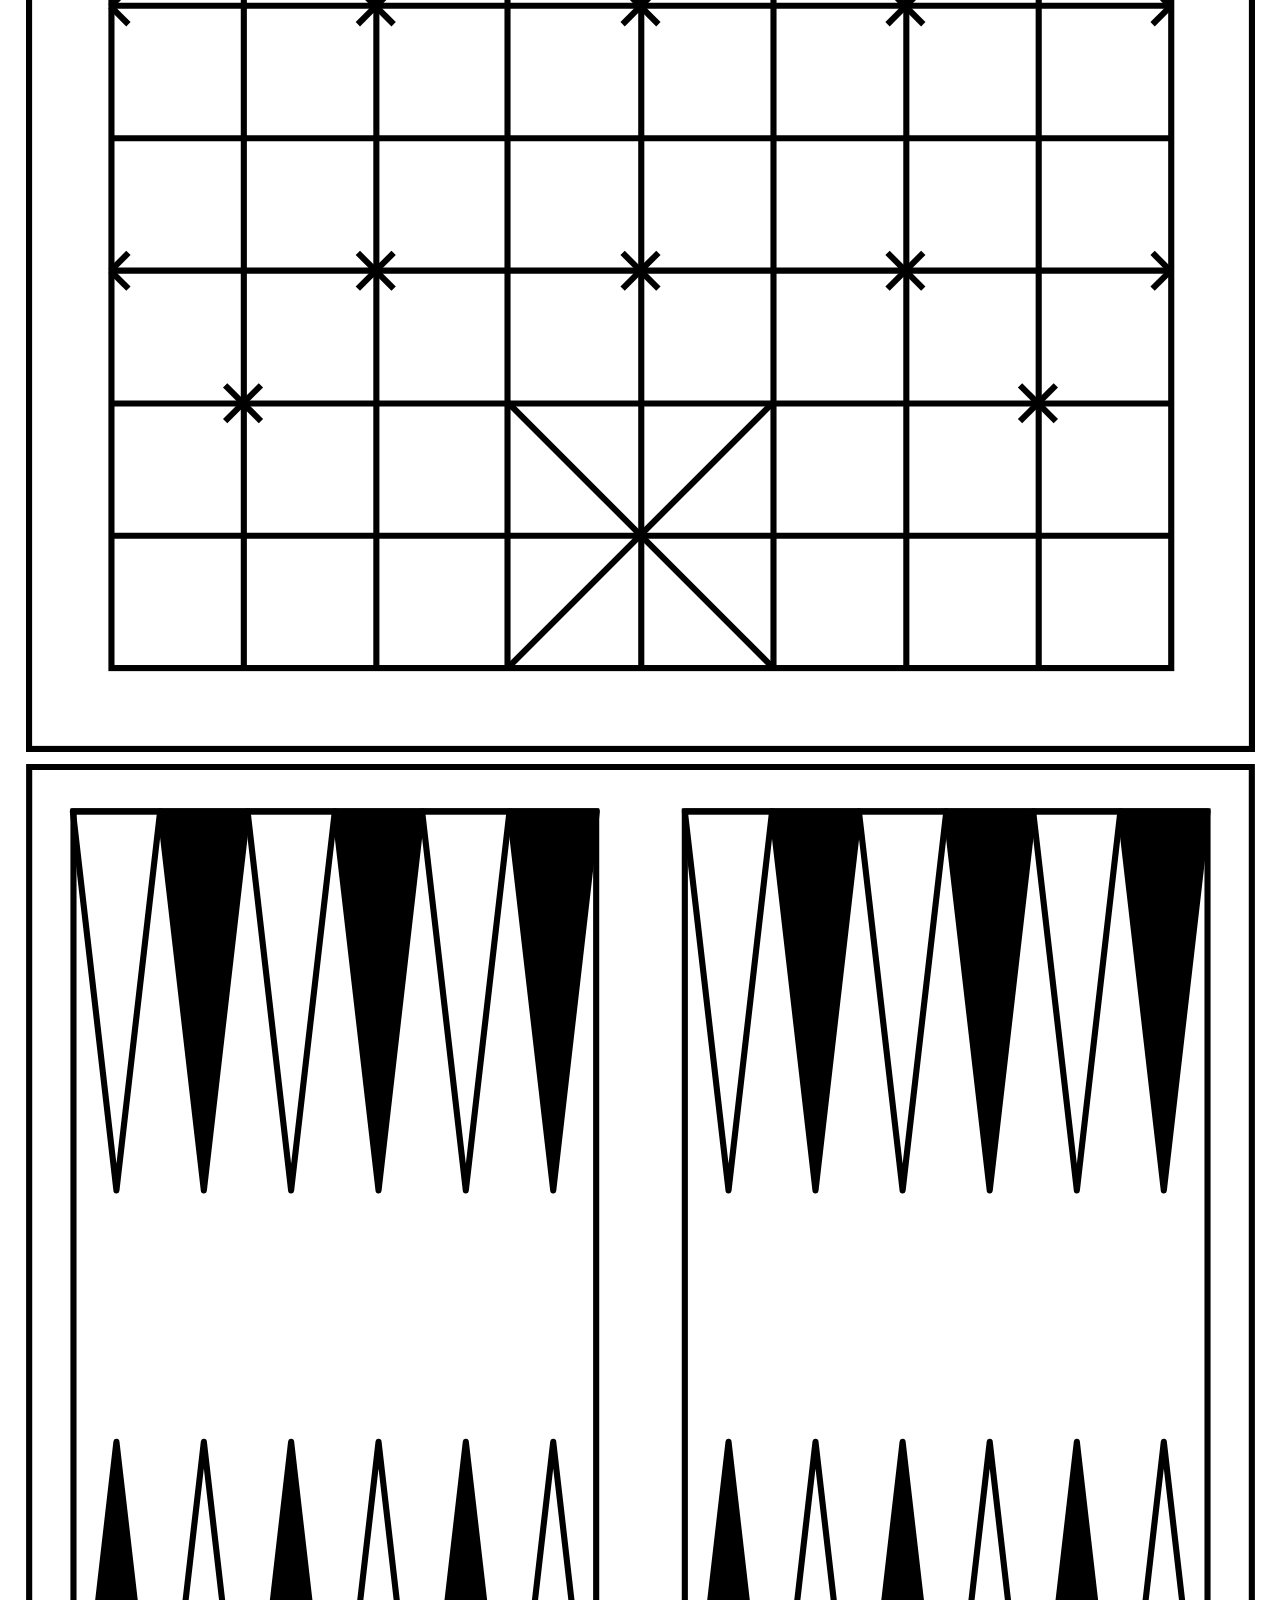
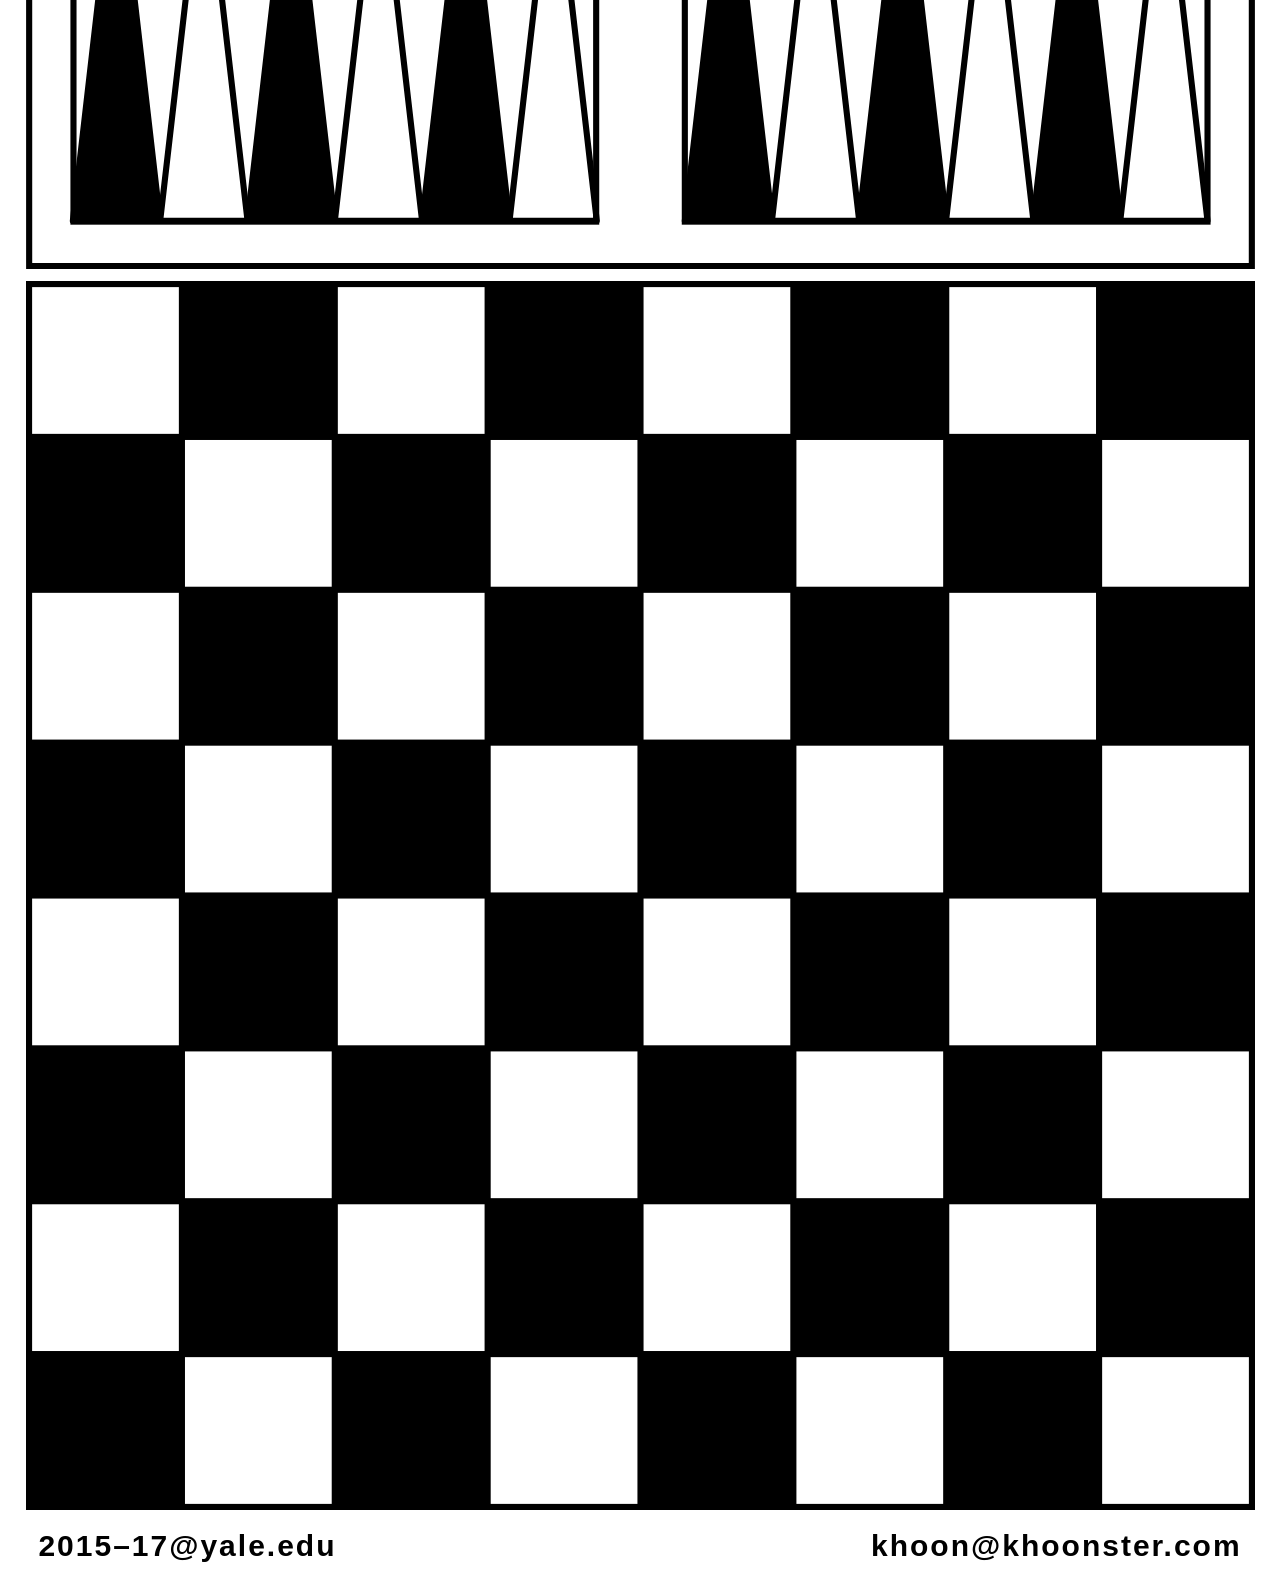
==== commit 2fc891b9: "Update index.html" ====
--- a/index.html
+++ b/index.html
@@ -113,7 +113,7 @@
     </div>
 
     <p id="email"><a href="mailto:khoon@khoonster.com">khoon@khoonster.com</a></p>
-    <p id="year">2015&ndash;16@yale.edu</p>
+    <p id="year">2015&ndash;17@yale.edu</p>
   </div>
 
 
